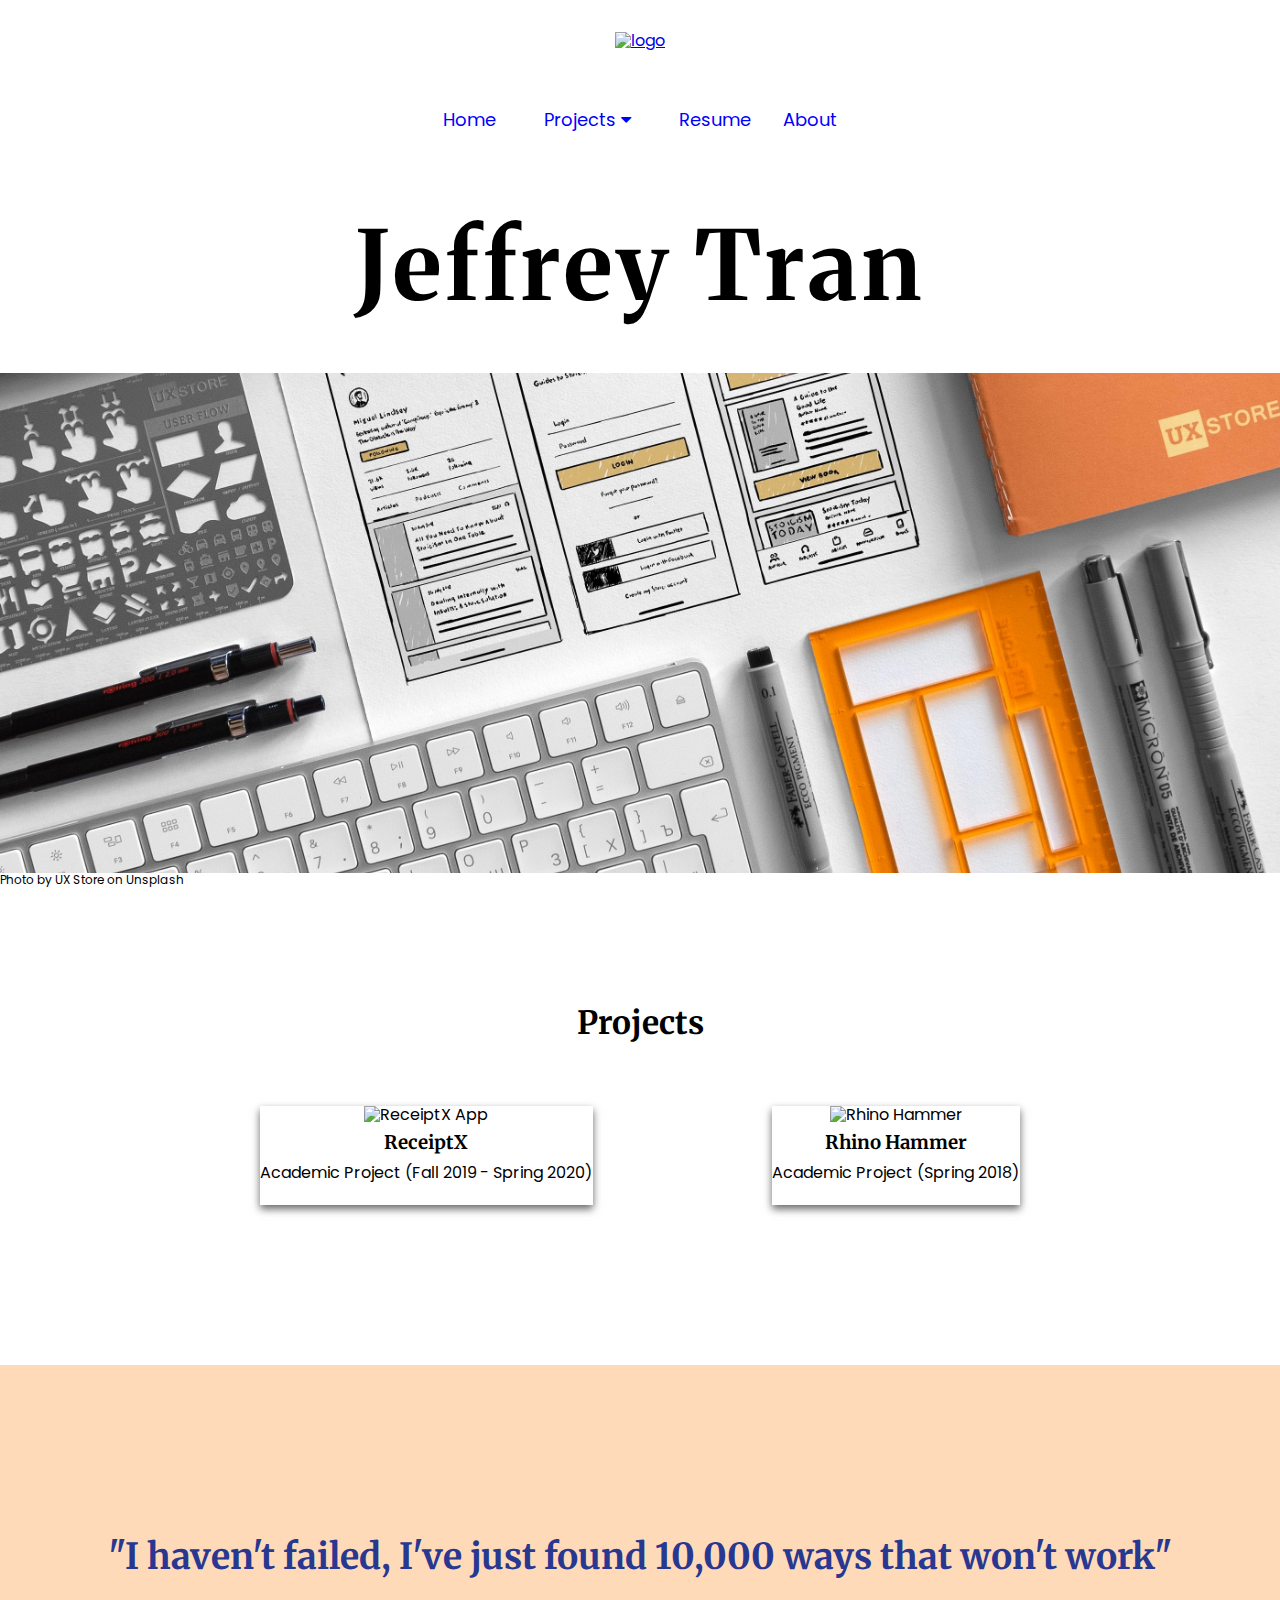
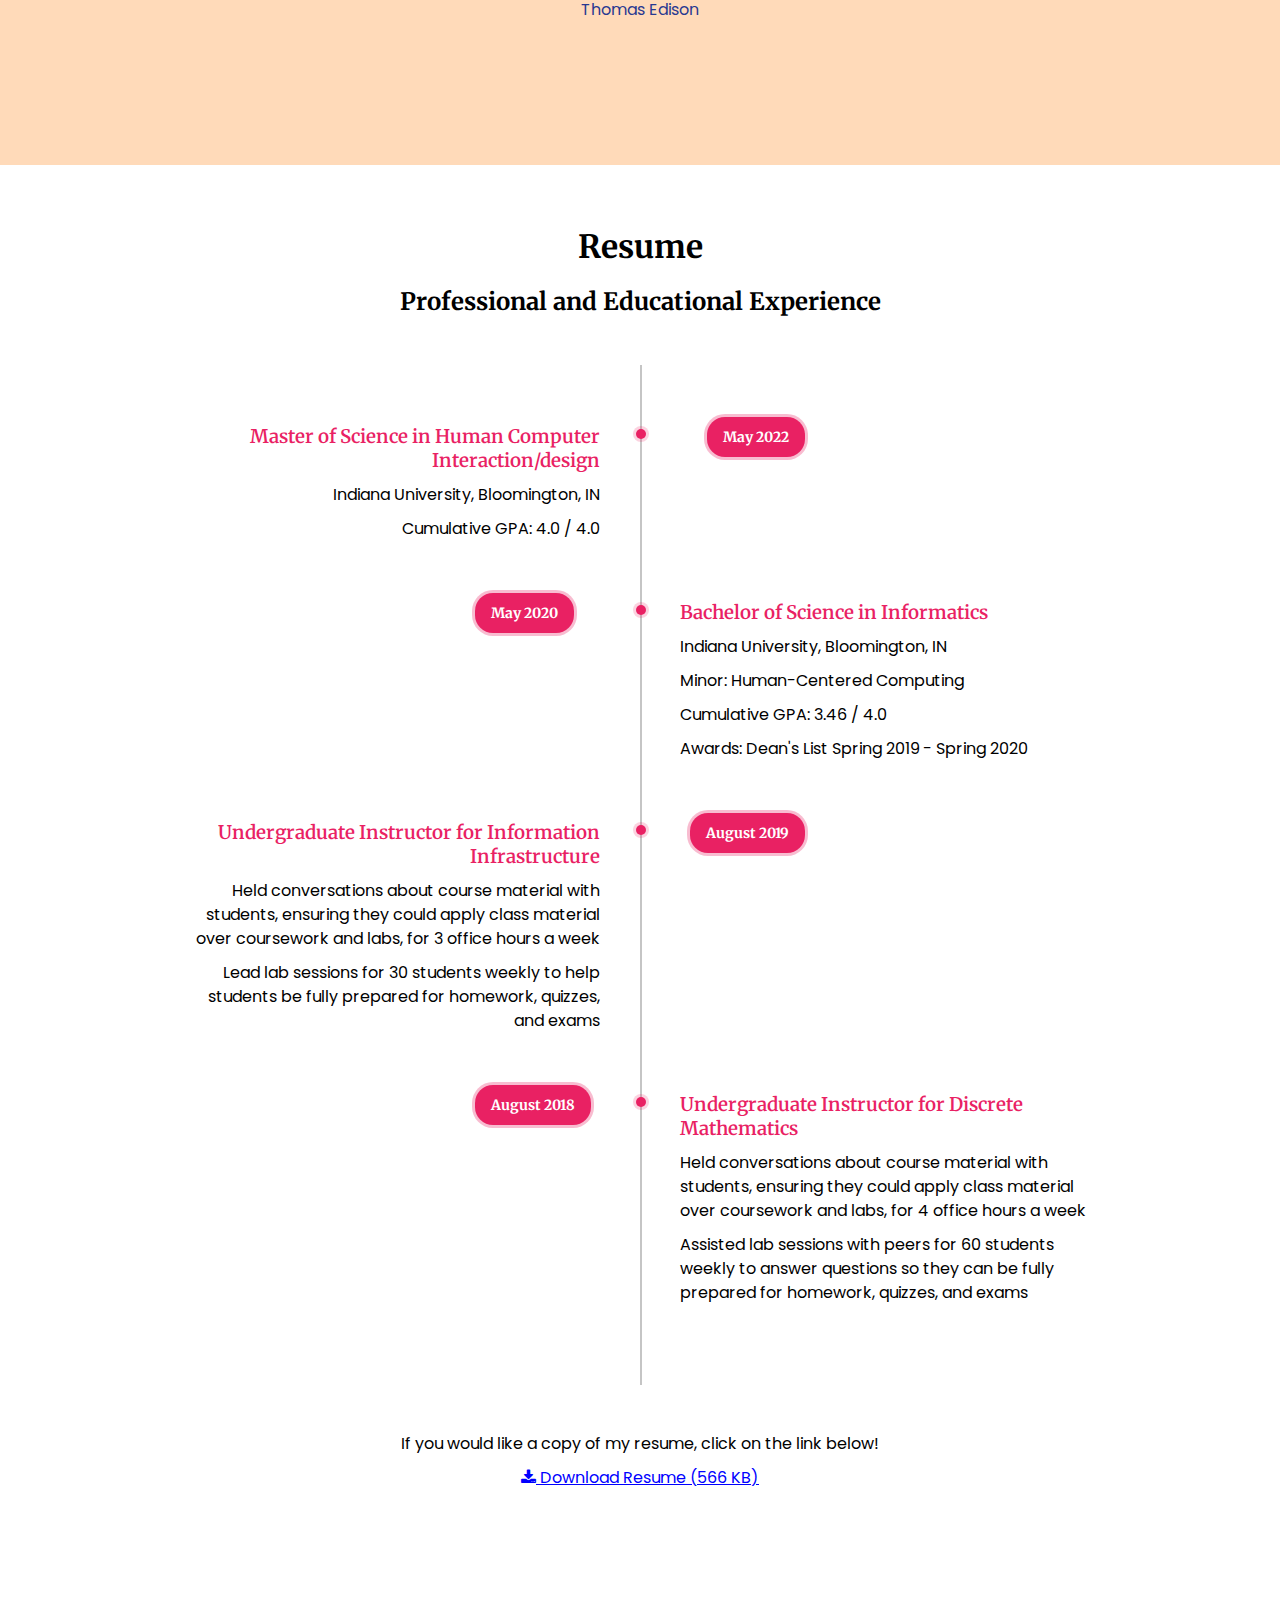
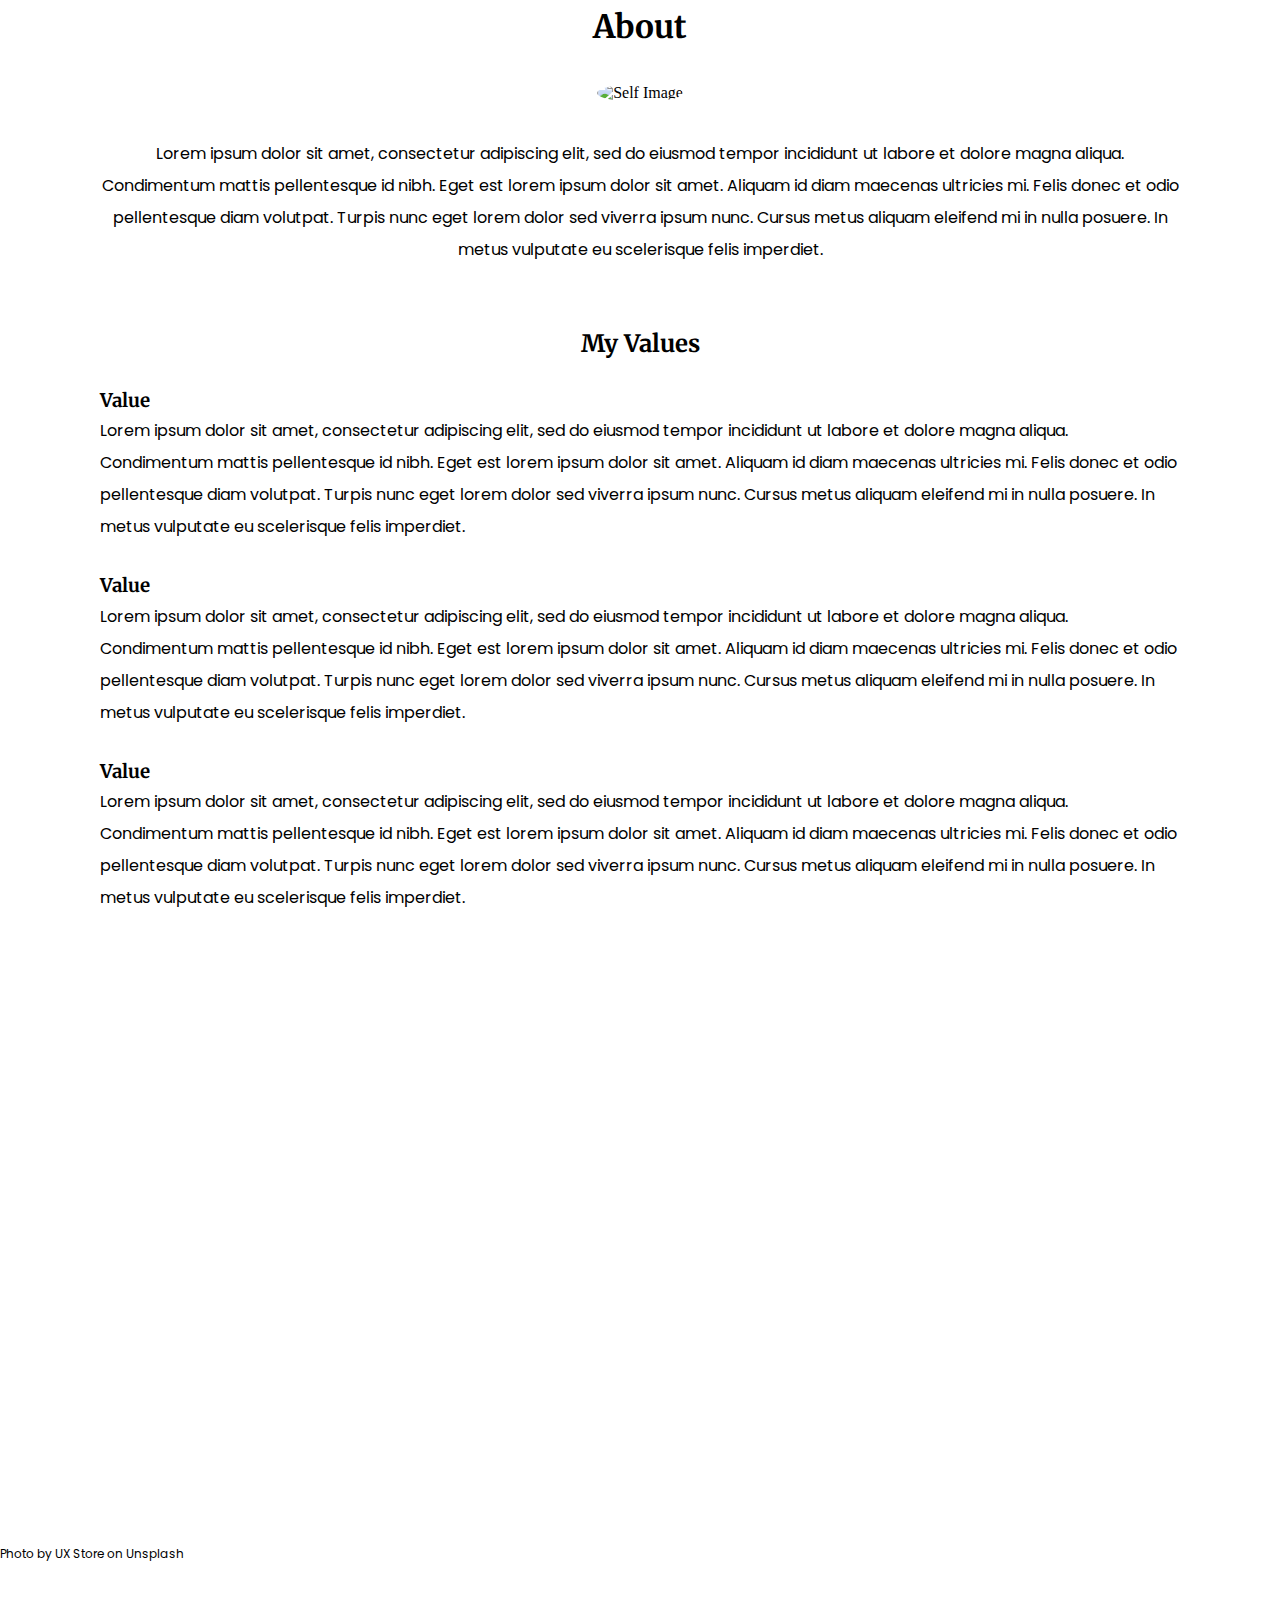
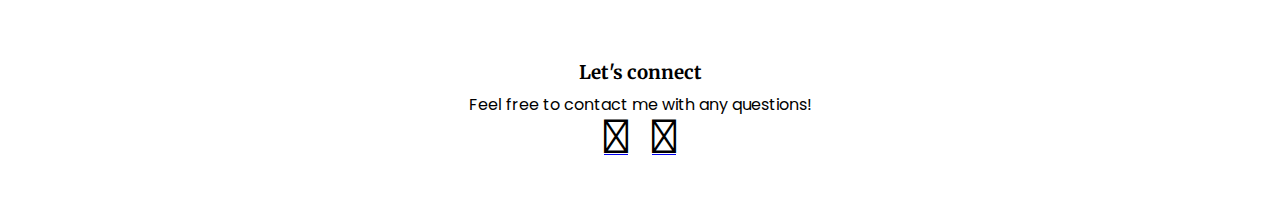
==== index.html @ 5563cbe7 "test" ====
<!DOCTYPE html>
<html lang="en">
<head>
    <meta charset="UTF-8">
    <meta name="viewport" content="width=device-width, initial-scale=1.0">
    
    <title>Home</title>

    <!-- my styles  -->
    <link rel="stylesheet" href="css/index.css">
    <link rel="stylesheet" href="css/normalize.css">

    <!-- W3 Schools -->
    <!-- <link rel="stylesheet" href="https://www.w3schools.com/w3css/4/w3.css"> -->

    <!-- font awesome  -->
    <link rel="stylesheet" href="https://cdnjs.cloudflare.com/ajax/libs/font-awesome/4.7.0/css/font-awesome.min.css">

    <!-- google fonts  -->
    <link href="https://fonts.googleapis.com/css2?family=Merriweather&display=swap" rel="stylesheet">
    <link href="https://fonts.googleapis.com/css?family=Poppins&display=swap" rel="stylesheet">

    <script defer src="https://use.fontawesome.com/releases/v5.3.1/js/all.js" integrity="sha384-kW+oWsYx3YpxvjtZjFXqazFpA7UP/MbiY4jvs+RWZo2+N94PFZ36T6TFkc9O3qoB" crossorigin="anonymous"></script>
</head>

<body>
    	<!-- The overlay -->
	<div id="myNav" class="overlay">
        <!-- Button to close the overlay navigation -->
        <a class="closebtn" onclick="closeNav()">&times;</a>

        <!-- Overlay content -->
        <div class="overlay-content">
            <a href="#header">Home</a>
            <a href="receiptx.html">ReceiptX</a>
            <a href="hammer.html">Rhino Hammer</a>
            <a id="test" href="">Test</a>
            <a href="#resume">Resume</a>
            <a href="#about">About</a>
        </div>
    </div>

    <div id="header">
        <a href="index.html">
            <img src="https://i.imgur.com/E2K4Cpc.png" alt="logo" class="logo">
        </a>

        <!-- navigation bar -->
        <div class="navbar" id="hamburgerNav">
            <a href="index.html">Home</a>
            <div class="dropdown">
                <a>Projects
                    <i class="fa fa-caret-down"></i>
                </a>
                <div class="dropdown-content">
                    <a href="receiptx.html">ReceiptX</a>
                    <a href="hammer.html">Rhino Hammer</a>
                  </div>
            </div>
            <a href="index.html#resume">Resume</a>
            <a href="index.html#about">About</a>
            <a class="icon"><i class="fa fa-bars menu-icon fa-2x"></i></a>
        </div>

        <h1>Jeffrey Tran</h1>
    </div>
    
    <!-- stock image here about ux -->
    <div class="stock-img">
        <div class="uxImg"></div>
        <p>Photo by UX Store on Unsplash</p>
    </div>

    <!-- projects section -->
    <div class="proj-container">
        <div id="projects">
            
            <div class="proj-header">
                <h1>Projects</h1>
            </div>

            <div class="myProjects">

                <!-- RECEIPTX  -->
                <a href="receiptx.html">
                    <div class="project">
                        <img src="https://i.imgur.com/JB3IddA.png" alt="ReceiptX App" class="proj-img">
                        
                        <div class="proj-info">
                            <h3>ReceiptX</h3>
                            <p>Academic Project (Fall 2019 - Spring 2020)</p>
                        </div>
                    </div>
                </a>
                
                <!-- HAMMER  -->
                <a href="hammer.html">
                    <div class="project">
                        <img src="https://i.imgur.com/x7NBpI0.png" alt="Rhino Hammer" class="proj-img">

                        <div class="proj-info">
                            <h3>Rhino Hammer</h3>
                            <p>Academic Project (Spring 2018)</p> 
                        </div>
                    </div>
                </a>
            </div>
        </div>
    </div>
    
    <!-- favorite quote here -->
    <div class="quote">
        <h1>&#34;I haven&#39;t failed&#44; I&#39;ve just found 10&#44;000 ways that won&#39;t work&#34;</h1>
        <p>Thomas Edison</p>
    </div>
    
    <!-- resume section -->
    <div id="resume">
        <div class="resume-header">
            <h1>Resume</h1>
            <h2>Professional and Educational Experience</h2>
        </div>
    
        <div class="timeline">
            <ul>
                <li>
                    <div class="content-tl">
                        <h3>Master of Science in Human Computer Interaction/design</h3>
                        <p>Indiana University&#44; Bloomington&#44; IN</p>
                        <p>Cumulative GPA: 4.0 / 4.0</p>
                    
                        <div class="time-tl">
                            <h4>May 2022</h4>
                        </div>
                    </div>
                </li>

                <li>
                    <div class="content-tl">
                        <h3>Bachelor of Science in Informatics</h3>
                        <p>Indiana University&#44; Bloomington&#44; IN</p>
                        <p>Minor: Human-Centered Computing</p>
                        <p>Cumulative GPA: 3.46 / 4.0</p>
                        <p>Awards: Dean's List Spring 2019 - Spring 2020</p>
                        
                        <div class="time-tl">
                            <h4>May 2020</h4>
                        </div>
                    </div>
                </li>

                <li>
                    <div class="content-tl">
                        <h3>Undergraduate Instructor for Information Infrastructure</h3>
                        <p>Held conversations about course material with students, ensuring they could apply class material
                             over coursework and labs, for 3 office hours a week</p>

                       <p>Lead lab sessions for 30 students weekly to help students be fully prepared for homework, quizzes, and exams</p>
                        
                        <div class="time-tl">
                            <h4>August 2019</h4>
                        </div>
                    </div>
                </li>

                <li>
                    <div class="content-tl">
                        <h3>Undergraduate Instructor for Discrete Mathematics</h3>
                        
                        <p>Held conversations about course material with students&#44;
                             ensuring they could apply class material over coursework and labs, for 4 office hours a week</p>
                        <p>Assisted lab sessions with peers for 60 students weekly to answer questions so they can be fully prepared for
                             homework, quizzes, and exams </p>

                        <div class="time-tl">
                            <h4>August 2018</h4>
                        </div>
                    </div>
                </li>

                <div style="clear: both;"></div>
            </ul>
        </div>

        <!-- Auto width -->
        <div class="res-info">
            <p>If you would like a copy of my resume, click on the link below!</p>            
            <a class="res-dl" href="https://onedrive.live.com/embed?cid=30AC60DB16CAB26B&resid=30AC60DB16CAB26B%2113755&authkey=AN3cb728Ok2FxQs&em=2" target="_blank"><i class="fa fa-download"></i> Download Resume (566 KB)</a>
        </div>
    </div>
    
    <!-- about section -->
    <div class="container">
        <div id="about">
            <h1>About</h1>
            <img src="https://i.imgur.com/nxnXT1r.jpg" alt="Self Image">
    
            <p id="about-desc">Lorem ipsum dolor sit amet, consectetur adipiscing elit, sed do eiusmod tempor incididunt ut labore et dolore magna aliqua. 
                Condimentum mattis pellentesque id nibh. Eget est lorem ipsum dolor sit amet. Aliquam id diam maecenas ultricies mi. Felis donec et 
                odio pellentesque diam volutpat. Turpis nunc eget lorem dolor sed viverra ipsum nunc. Cursus metus aliquam eleifend mi in nulla posuere.
                    In metus vulputate eu scelerisque felis imperdiet.</p>

            <!-- VALUES -->
            <div class="values">
                <h2>My Values</h2>

                <div class="value">
                    <h3>Value</h3>
                    <p>Lorem ipsum dolor sit amet, consectetur adipiscing elit, sed do eiusmod tempor incididunt ut labore et dolore magna aliqua. 
                        Condimentum mattis pellentesque id nibh. Eget est lorem ipsum dolor sit amet. Aliquam id diam maecenas ultricies mi. Felis donec et 
                        odio pellentesque diam volutpat. Turpis nunc eget lorem dolor sed viverra ipsum nunc. Cursus metus aliquam eleifend mi in nulla posuere.
                            In metus vulputate eu scelerisque felis imperdiet.</p>
                </div>

                <div class="value">
                    <h3>Value</h3>
                    <p>Lorem ipsum dolor sit amet, consectetur adipiscing elit, sed do eiusmod tempor incididunt ut labore et dolore magna aliqua. 
                        Condimentum mattis pellentesque id nibh. Eget est lorem ipsum dolor sit amet. Aliquam id diam maecenas ultricies mi. Felis donec et 
                        odio pellentesque diam volutpat. Turpis nunc eget lorem dolor sed viverra ipsum nunc. Cursus metus aliquam eleifend mi in nulla posuere.
                            In metus vulputate eu scelerisque felis imperdiet.</p>
                </div>

                <div class="value">
                    <h3>Value</h3>
                    <p>Lorem ipsum dolor sit amet, consectetur adipiscing elit, sed do eiusmod tempor incididunt ut labore et dolore magna aliqua. 
                        Condimentum mattis pellentesque id nibh. Eget est lorem ipsum dolor sit amet. Aliquam id diam maecenas ultricies mi. Felis donec et 
                        odio pellentesque diam volutpat. Turpis nunc eget lorem dolor sed viverra ipsum nunc. Cursus metus aliquam eleifend mi in nulla posuere.
                            In metus vulputate eu scelerisque felis imperdiet.</p>
                </div>
            </div>
        </div>
    </div>

    <!-- stock image here about ux -->
    <div class="stock-img">
        <div class="uxImg"></div>
        <p>Photo by UX Store on Unsplash</p>
    </div>

    <button id="backTopBtn" title="Back To Top">
        <i class="fas fa-arrow-circle-up"></i>
        <p>Back to Top</p>
    </button>
    
    <!-- FOOTER  -->
    <footer>
        <div class="footer-container">  
            <section>
                <h3>Let's connect</h3>
                <p>Feel free to contact me with any questions!</p>
                <a href="https://www.linkedin.com/in/jeffrey-tran-6547b212b/" target="_blank"><i id="footer-icon" class="fab fa-linkedin fa-3x"></i></a>
                <a href="mailto:tranjeff@live.com"><i id="footer-icon" class="far fa-envelope fa-3x"></i></a>
            </section>
        </div>
    </footer>
    
    <!-- javascript -->
    <script src="js/index.js"></script>
</body>
</html>
---- css/index.css ----
/* natural box model */

/* COLORS 
#283891 - BLUE - rgb(40, 56, 145)
#fff200 - YELLOW - rgb(255, 242, 0) */
html {
    box-sizing: border-box;
  }

*, *:before, *:after {
    box-sizing: inherit;
  }

* {
    margin: 0;
    padding: 0;
    box-sizing: border-box;
  }

  /* Browser Upgrade Prompt */
.browserupgrade {
    margin: 0.2em 0;
    background: #ccc;
    color: #000;
    padding: 0.2em 0;
}

/* hides an element, but not from screen readers */
.sr-only {
    position: absolute;
    width: 1px;
    height: 1px;
    padding: 0;
    margin: -1px;
    overflow: hidden;
    clip: rect(0, 0, 0, 0);
    border: 0;
}

/* ETC  */
/* IMAGE CAPTION  */
figcaption{
    font-size: 12px;
}

  /* general  */
  .container {
    max-width: 1250px;
    display: block;
    margin: 4.0em auto;
    text-align: center;
    padding: 2.0em 5.0em;
  }

  body{
      margin: 0;
      padding: 0;
  }

  h1, h2, h3, h4, h5, h6{
    font-family: 'Merriweather', serif;
  }

  p, a{
    font-family: 'Poppins', sans-serif;
  }

/* images */

/* logo  */
.logo {
    height: 125px;
    width: 125px;
    margin: 2.0em auto 0 auto;
}

/* dividing images sections*/
.uxImg{
    height: 500px;
    background-image: url('../images/general/ux.jpg');
    background-position: center;
    background-repeat: no-repeat;
    background-attachment: fixed;
    background-size: cover;
}

.stock-img p{
    font-size: 12px;
}

/* navgation bar */
.navbar{
    display: flex;
    justify-content: center;
    flex-flow: row nowrap;
    margin: 3.0em 0;
    background-color: white;
}

.navbar .icon{
    color: black;
}

/* links in navigation */
.navbar a, .navbar .dropdown{
    padding: 12px 16px;
    font-size: 18px;
    font-family: 'Poppins', sans-serif;
    text-decoration: none;
    text-align: center;
    color: blue;
}

/* hovering over link  */
.navbar a:hover{
    color: #283891;
    cursor: pointer;
}

/* Hide the link that should open and close the topnav on small screens */
.navbar .icon{
    display: none;
  }

/* The Overlay (background) */
.overlay{
    /* Height & width depends on how you want to reveal the overlay (see JS below) */
    height: 100%;
    width: 0;
    position: fixed; /* Stay in place */
    z-index: 2; /* Sit on top */
    left: 0;
    top: 0;
    background-color: rgb(0,0,0); /* Black fallback color */
    overflow-x: hidden; /* Disable horizontal scroll */
    transition: 0.5s; /* 0.5 second transition effect to slide in or slide down the overlay (height or width, depending on reveal) */
  }
  
  /* Position the content inside the overlay */
  .overlay-content {
    position: relative;
    top: 25%; /* 25% from the top */
    width: 100%; /* 100% width */
    text-align: center; /* Centered text/links */
    margin-top: 30px; /* 30px top margin to avoid conflict with the close button on smaller screens */
  }
  
  /* The navigation links inside the overlay */
  .overlay a {
    padding: 8px;
    text-decoration: none;
    font-size: 36px;
    color: #818181;
    display: block; /* Display block instead of inline */
    transition: 0.3s; /* Transition effects on hover (color) */
  }
  
  /* When you mouse over the navigation links, change their color */
  .overlay a:hover, .overlay a:focus {
    color: #f1f1f1;
    cursor: pointer;
  }
  
  /* Position the close button (top right corner) */
  .overlay .closebtn {
    position: absolute;
    top: 20px;
    right: 45px;
    font-size: 60px;
  }

  /* The dropdown container */
.dropdown {
    /* float: left; */
    overflow: hidden;
  }

  /* Dropdown content (hidden by default) */
.dropdown-content {
    margin-top: 5px;
    display: none;
    position: absolute;
    background-color: #f9f9f9;
    min-width: 160px;
    box-shadow: 0px 8px 16px 0px rgba(0,0,0,0.2);
    z-index: 1;
  }

  /* Links inside the dropdown */
.dropdown-content a {
    float: none;
    display: block;
    text-align: left;
  }

  /* Add a grey background color to dropdown links on hover */
.dropdown-content a:hover {
    background-color: #ddd;
  }
  
  /* Show the dropdown menu on hover */
  .dropdown:hover .dropdown-content {
    display: block;
  }

  /* back to top button */
  #backTopBtn {
    display: none; /* Hidden by default */
    position: fixed; /* Fixed/sticky position */
    bottom: 20px; /* Place the button at the bottom of the page */
    right: 30px; /* Place the button 30px from the right */
    z-index: 99; /* Make sure it does not overlap */
    border: none; /* Remove borders */
    outline: none; /* Remove outline */
    background-color: red; /* Set a background color */
    color: white; /* Text color */
    cursor: pointer; /* Add a mouse pointer on hover */
    padding: 15px; /* Some padding */
    border-radius: 50%; /* Rounded corners */
    font-size: 18px; /* Increase font size */
    width: 70px;
    height: 70px;
    font-size: 12px;
  }
  
  #backTopBtn:hover {
    background-color: #555; /* Add a dark-grey background on hover */
    cursor: pointer;
  }

  /* GENERAL */
  .col{
    flex: 1;
    padding: 1em;
    /* border: solid; */
}

/* header */

#header{
    background-color: white;
    display: flex;
    justify-content: center;
    flex-flow: column nowrap;
    text-align: center;
    margin-bottom: 2.0em;
}

#header h1{
    font-family: 'Merriweather', serif;
    font-weight: bold;
    letter-spacing: 4px;
    font-size: 96px;
    margin: 20px 0;
}

/* home */
#home{
    background-color: red;
}

#projects h2{
    text-decoration: underline;
    font-style: italic;
}

.proj-header{
    margin-bottom: 4.0em;
}

.proj-container {
    display: block;
    margin: 4.0em auto;
    text-align: center;
    padding: 2.0em 5.0em;
}

.project{
    /* Add shadows to create the "card" effect */
  box-shadow: 0 4px 8px 0 rgba(0,0,0,0.6);
  transition: 0.3s;
  padding-bottom: 0.5em;
}

/* On mouse-over, add a deeper shadow */
.project:hover {
    box-shadow: 0 16px 32px 0 rgba(0,0,0,0.6);
}

/* Add some padding inside the card container */
.proj-info {
    margin: 0.5em auto;
}

.myProjects{
    display: flex;
    flex-flow: row nowrap;
    justify-content: space-evenly;
    margin-bottom: 4.0em;
}

.myProjects a{
    text-decoration: none;
    color: black;
}

.proj-img{
    width: 500px;
    height: 500px;
    /* margin: 0 auto 0.5em; */
}

.about-info{
    display: flex;
    flex-flow: row wrap;
    margin-bottom: 2.0em;
}

#projects p, #about p{
    line-height: 2.0em;
    margin-top: 0.25em;
}

.col h3{
    padding-bottom: 0.5em;
}

/* resume */

.res-info{
    text-align: center;
}

#resume{
    margin: 4.0em 0;
    background-color: white;
}

.resume-header{
    text-align: center;
}

.res-dl{
    display: inline-block;
    margin-top: 15px;
    color: blue;
}

.res-dl:hover{
    color: #283891;
    cursor: pointer;
}

/* timeline  itself*/
.timeline{
    position: relative;
    margin: 50px auto;
    padding: 0;
    width: 1000px;
    box-sizing: border-box;
}

/* the line */
.timeline::before{
    content: '';
    position: absolute;
    left: 50%;
    width: 2px;
    height: 100%;
    background: #c5c5c5
}

/* timeline items */
.timeline ul{
    margin: 0;
    padding: 40px 0;
}

/* invidual items */
.timeline ul li{
    list-style: none;
    position: relative;
    width: 50%;
    padding: 20px 40px;
    box-sizing: border-box;
}

/* items on the left side  */
.timeline ul li:nth-child(odd){
    float: left;
    text-align: right;
    clear: both;
}

/* items on the right side  */
.timeline ul li:nth-child(even){
    float: right;
    text-align: left;
    clear: both;
}

/* each timeline item  */
.content-tl{
    padding-bottom: 20px;
    line-height: 1.5em;
}

/* the circles */
.timeline ul li:nth-child(odd)::before{
    content: '';
    position: absolute;
    top: 24px;
    right: -6px;
    width: 10px;
    height: 10px;
    background: rgba(233, 33, 99, 1);
    border-radius: 50%;
    box-shadow: 0 0 0 3px rgba(233, 33, 99, 0.2);
}

/* the circles */
.timeline ul li:nth-child(even)::before{
    content: '';
    position: absolute;
    top: 24px;
    left: -4px;
    width: 10px;
    height: 10px;
    background: rgba(233, 33, 99, 1);
    border-radius: 50%;
    box-shadow: 0 0 0 3px rgba(233, 33, 99, 0.2);
}

/* the title of item in timeline  */
.timeline ul li h3{
    margin: 0;
    padding: 0;
    font-weight: 600;
    color: rgba(233, 33, 99, 1);
}

/* the description of item in timeline  */
.timeline ul li p{
    margin: 10px 0 0;
    padding: 0;
}

/* the year in the timeline  */
.timeline ul li .time-tl h4{
    margin: 0;
    padding: 0;
    font-size: 14px;
}

/* the year in the timeline placed on right */
.timeline ul li:nth-child(odd) .time-tl{
    position: absolute;
    top: 12px;
    right: -165px;
    margin: 0;
    padding: 8px 16px;
    background: rgba(233, 33, 99, 1);
    color: #fff;
    border-radius: 18px;
    box-shadow: 0 0 0 3px rgba(233, 33, 99, 0.3);;
}

/* the year in the timeline placed on left */
.timeline ul li:nth-child(even) .time-tl{
    position: absolute;
    top: 12px;
    left: -165px;
    margin: 0;
    padding: 8px 16px;
    background: rgba(233, 33, 99, 1);
    color: #fff;
    border-radius: 18px;
    box-shadow: 0 0 0 3px rgba(233, 33, 99, 0.3);;
}

/* about */
#about{
    padding: 5px;
}

.values{
    margin: 4.0em 0 2.0em;
}

.value{
    text-align: left;
    margin-top: 2.0em;
}

#about img{
    height: 300px;
    width: 300px;
    border-radius: 50%;
    margin: 1.0em auto 2.0em;
}

/* quote */
.quote{
    text-align: center;
    background-color: peachpuff;
    color: #283891;
    height: 400px;
    display: flex;
    flex-flow: column nowrap;
    justify-content: center;
    align-items: center;
}

.quote h1{
    font-size: 36px;
}

/* footer */
.footer-container {
    display: block;
    margin: 4.0em auto 1.0em;
    text-align: center;
    padding: 2.0em 5.0em;
    background-color: white;
  }

  #footer-icon{
    color: black;
    margin: 0 10px;
  }
  
  section{
    line-height: 2.0em;
  }
  

/* Media queries - responsive web design for specific widths */
/* XXXL */
@media screen and (max-width: 1600px){
    /* PROJECTS  */
    .proj-img{
        width: 400px;
        height: 400px;
    }
}

/* XXL */
@media screen and (max-width: 1400px){
    /* PROJECTS  */
    .proj-img{
        width: 350px;
        height: 350px;
    }
}

/* XL */
@media screen and (max-width: 1200px){
    /* PROJECTS  */
    .proj-img{
        width: 300px;
        height: 300px;
    }

    .myProjects{
        font-size: 14px;
    }
}

/* THE NORMAL  */
@media  screen and (max-width: 1000px){
    .navbar a, .navbar .dropdown{
        font-size: 16px;
    }

    /* timeline width on screen  */
    .timeline{
        width: 100%;
    }

    /* PROJECTS  */
    .proj-img{
        width: 400px;
        height: 400px;
    }

    .myProjects{
        flex-flow: column nowrap;
        justify-content: center;
        margin-bottom: 0;
    }

    .project{
        width: 400px;
        margin: 0 auto;
        margin-bottom: 2.0em;
    }

    .proj-container {
        padding: 2.0em;
    }

    /* QUOTE  */
   
    .quote h1{
        font-size: 32px;
    }

    /* PROCESS  */
    .about-info h3{
        text-align: center;
    }

    .about-info{
        flex-flow: column nowrap;
    }

    /* ETC */
    .footer-container{
        font-size: 14px;
    }
}

/* ADJUSTED SCREEN - MEDIUM*/

@media  screen and (max-width: 800px){
    /* HEADER  */
    /* the header on top of page  */
    #header h1{
        font-size: 72px;
    }

    /* the logo  */
    .logo{
        height: 100px;
        width: 100px;
    }

    /* NAVIGATION  */
    /* nav bar links  */
    .navbar a, .navbar .dropdown{
        font-size: 14px;
    }

    /* PROJECTS */
    #projects p, #about p, .res-info p{
        font-size: 14px;
    }


    /* QUOTE  */
    .quote{
        height: 300px;
    }
    .quote h1{
        font-size: 24px;
    }

    /* PROCESS  */
    
    /* TIMELINE STUFF / RESUME  */
    /* the timeline line  */

    /* timeline width on screen  */
    .timeline{
        width: 100%;
        padding-bottom: 0;
    }

    .timeline::before{
        left: 20px;
    }

    /* the timeline items  */
    .timeline ul li:nth-child(odd),
    .timeline ul li:nth-child(even){
        width: 100%;
        text-align: left;
        padding-left: 50px;
        padding-bottom: 50px;
    }

    /* the circles  */
    .timeline ul li:nth-child(odd)::before,
    .timeline ul li:nth-child(even)::before{
        top: -18px;
        left: 16px;
    }

    /* the month/year on item in timeline */
    .timeline ul li:nth-child(odd) .time-tl,
    .timeline ul li:nth-child(even) .time-tl{
        top: -30px;
        left: 50px;
        right: inherit;
    }

    /* ABOUT  */
    #about img{
        width: 200px;
        height: 200px;
    }

    /* ETC  */
    /* BACK TOP BTN  */
    #backTopBtn{
        width: 65px;
        height: 65px;
        font-size: 10px;
    }

    /* IMAGES */
    .uxImg{
        height: 300px;
    }

    .stock-img{
        font-size: 10px;
    }
}

/* ADJUSTED SCREEN - SMALL*/
@media screen and (max-width: 600px){
    /* HEADER  */

    /* LOGO  */

    /* NAVBAR  */
    /* the nav bar iteself  */
    .navbar{
        text-align: right;
        display: block;
        margin-right: 0.5em;
    }

    /* the nav bar links  */
    .navbar a, .navbar .dropdown{
        display: none;
    }

    /* the hamburger icon  */
    .navbar a.icon {
        display: block;
        position: fixed;
        top: 0;
        z-index: 1;
        right: 0;
        color: #283891;
    }

    .navbar a.icon:hover{
        color: blue;
    }

    /* PROJECTS  */

    .proj-img{
        width: 400px;
        height: 400px;
    }

    .project{
        width: 400px;
    }

    #projects p, #about p, .res-info p{
        font-size: 12px;
    }

    /* QUOTE  */
    .quote{
        height: 200px;
    }

    .quote h1{
        font-size: 18px;
    }

    /* PROCESS  */

    /* RESUME  */

    /* ABOUT  */

    /* ETC  */
}

/* WIDTH SIZE SMALLEST  */
@media screen and (max-width: 500px){
    /* HEADER  */
    #header h1{
        font-size: 48px;
    }

    /* NAVAGATION  */

    /* PROJECTS  */
    #projects p, #about p{
        font-size: 12px;
    }

    .proj-img{
        width: 350px;
        height: 350px;
    }

    .project{
        width: 350px;
    }

    .about-info p{
        text-align: left;
    }

    /* QUOTE  */
    .quote h1{
        font-size: 14px;
    }

    .quote p{
        font-size: 12px;
    }
    
    /* PROCESS  */

    /* RESUME  */
    #resume h1{
        font-size: 36px;
    }

    #resume h2{
        font-size: 18px;
    }

    /* ABOUT  */

    /* ETC  */
    
    /* CONTAINER  */
    .container, .proj-container{
        padding: 2.0em 1.5em;
    }

    /* IMAGES */
    .uxImg{
        height: 200px;
    }

    .stock-img{
        font-size: 10px;
    }
}

/* When the height of the screen is less than 450 pixels, change the font-size of the links and position the close button again, 
so they don't overlap */
@media screen and (max-height: 450px) {
    /* HAMBURGER CLOSE  */
    .overlay a {font-size: 20px}
    .overlay .closebtn {
      font-size: 40px;
      top: 15px;
      right: 35px;
    }
  }

/* MOBILE IPHONE 6/7/8  */
@media  screen and (max-width: 400px){
    /* HEADER  */
    /* the header on top of page  */
    #header h1{
        margin-top: 0;
        font-size: 36px;
    }

    /* the logo  */
    .logo{
        height: 75px;
        width: 75px;
    }

    /* NAVIGATION  */

    /* PROJECTS */
    .proj-img{
        width: 300px;
        height: 300px;
    }

    .project{
        width: 300px;
    }

    /* QUOTE  */
    .quote h1{
        font-size: 12px;
    }

    .quote p{
        font-size: 10px;
    }

    /* PROCESS   */
    
    /* RESUME  */
    #resume h1{
        font-size: 28px;
    }

    #resume h2{
        font-size: 14px;
    }

    .time-tl h4{
        font-size: 14px;
    }

    .content-tl h3{
        font-size: 14px;
    }

    .content-tl p{
        font-size: 12px;
    }

    /* ABOUT  */
    #about-desc{
        text-align: left;
    }
    /* ETC  */

    /* CONTAINER  */
    .container{
        padding: 2.0em 0.5em;
    }

    .footer-container{
        padding: 2.0em 0;
        font-size: 12px;
    }
    
    /* DIVIDING SECTIONS  */
    .uxImg{
        height: 200px;
        background-attachment: scroll;
        background-position: right;
    }

    .stock-img{
        font-size: 10px;
    }  
}
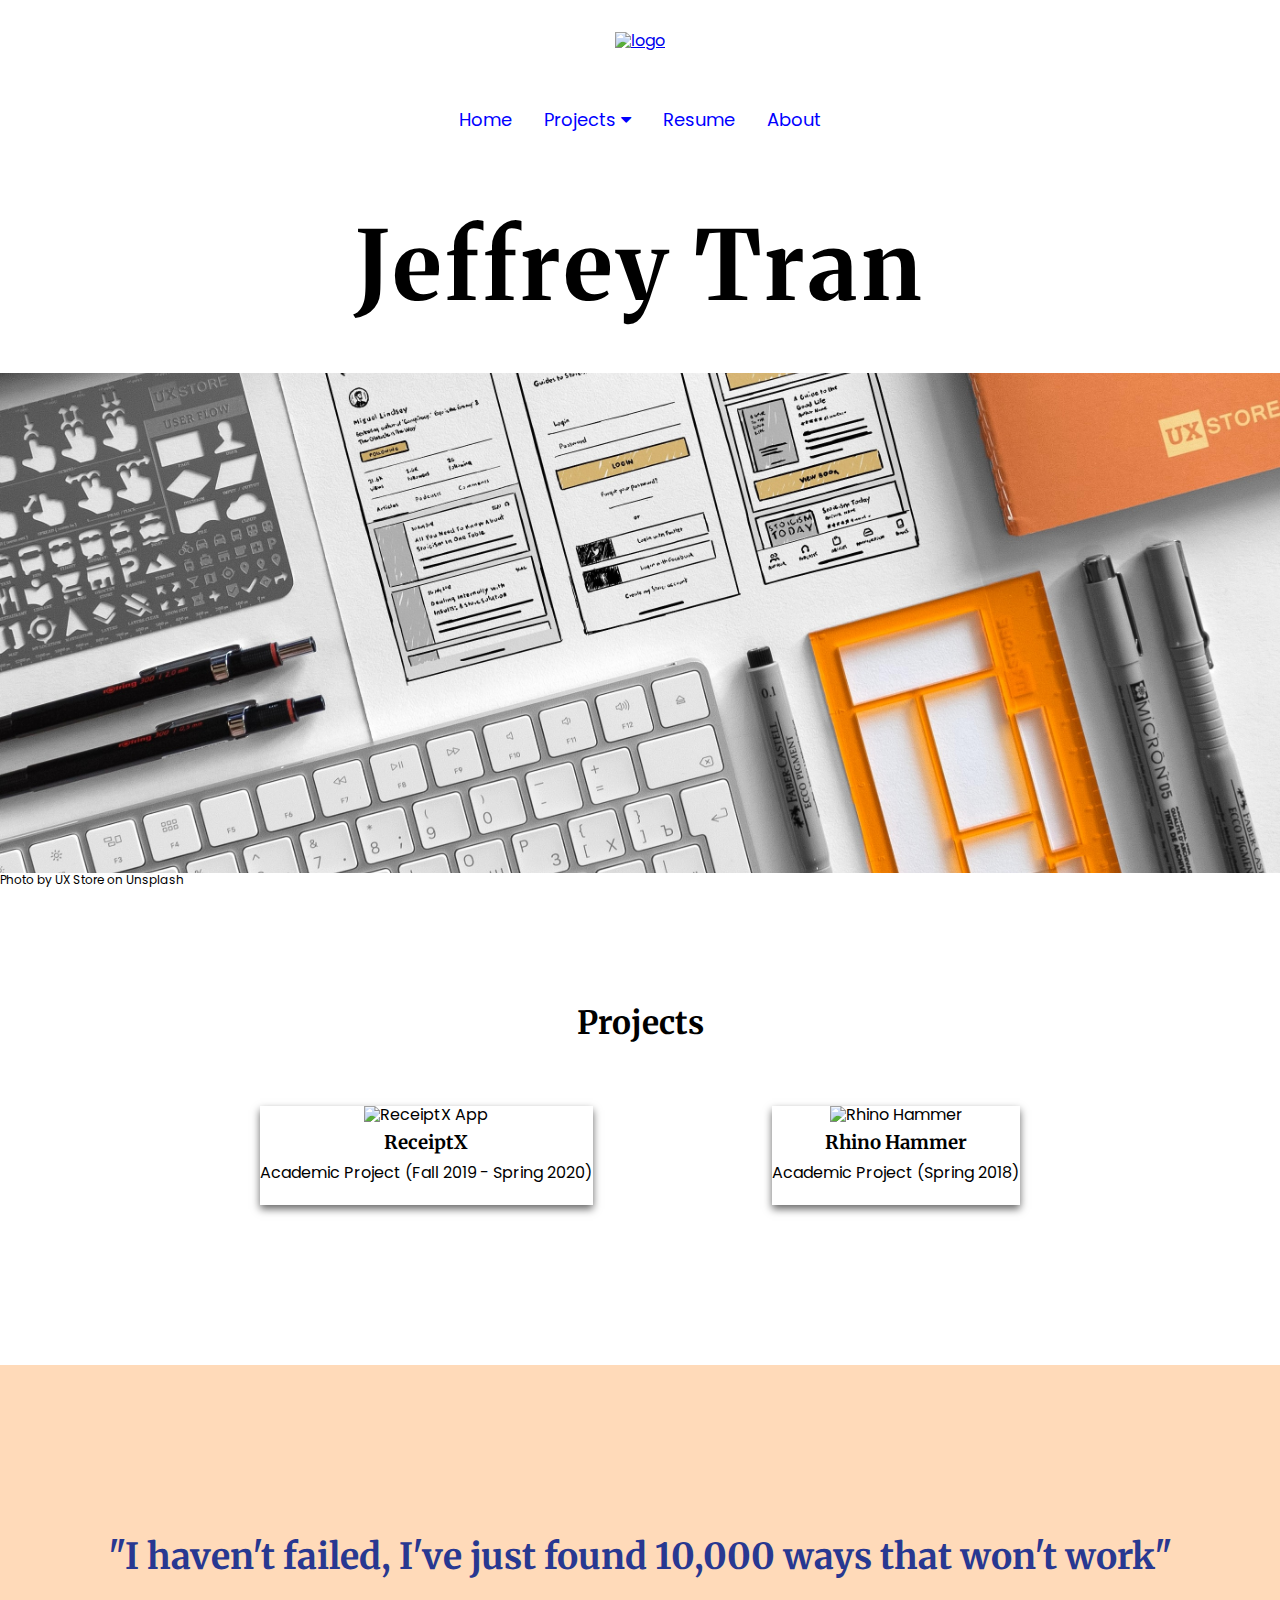
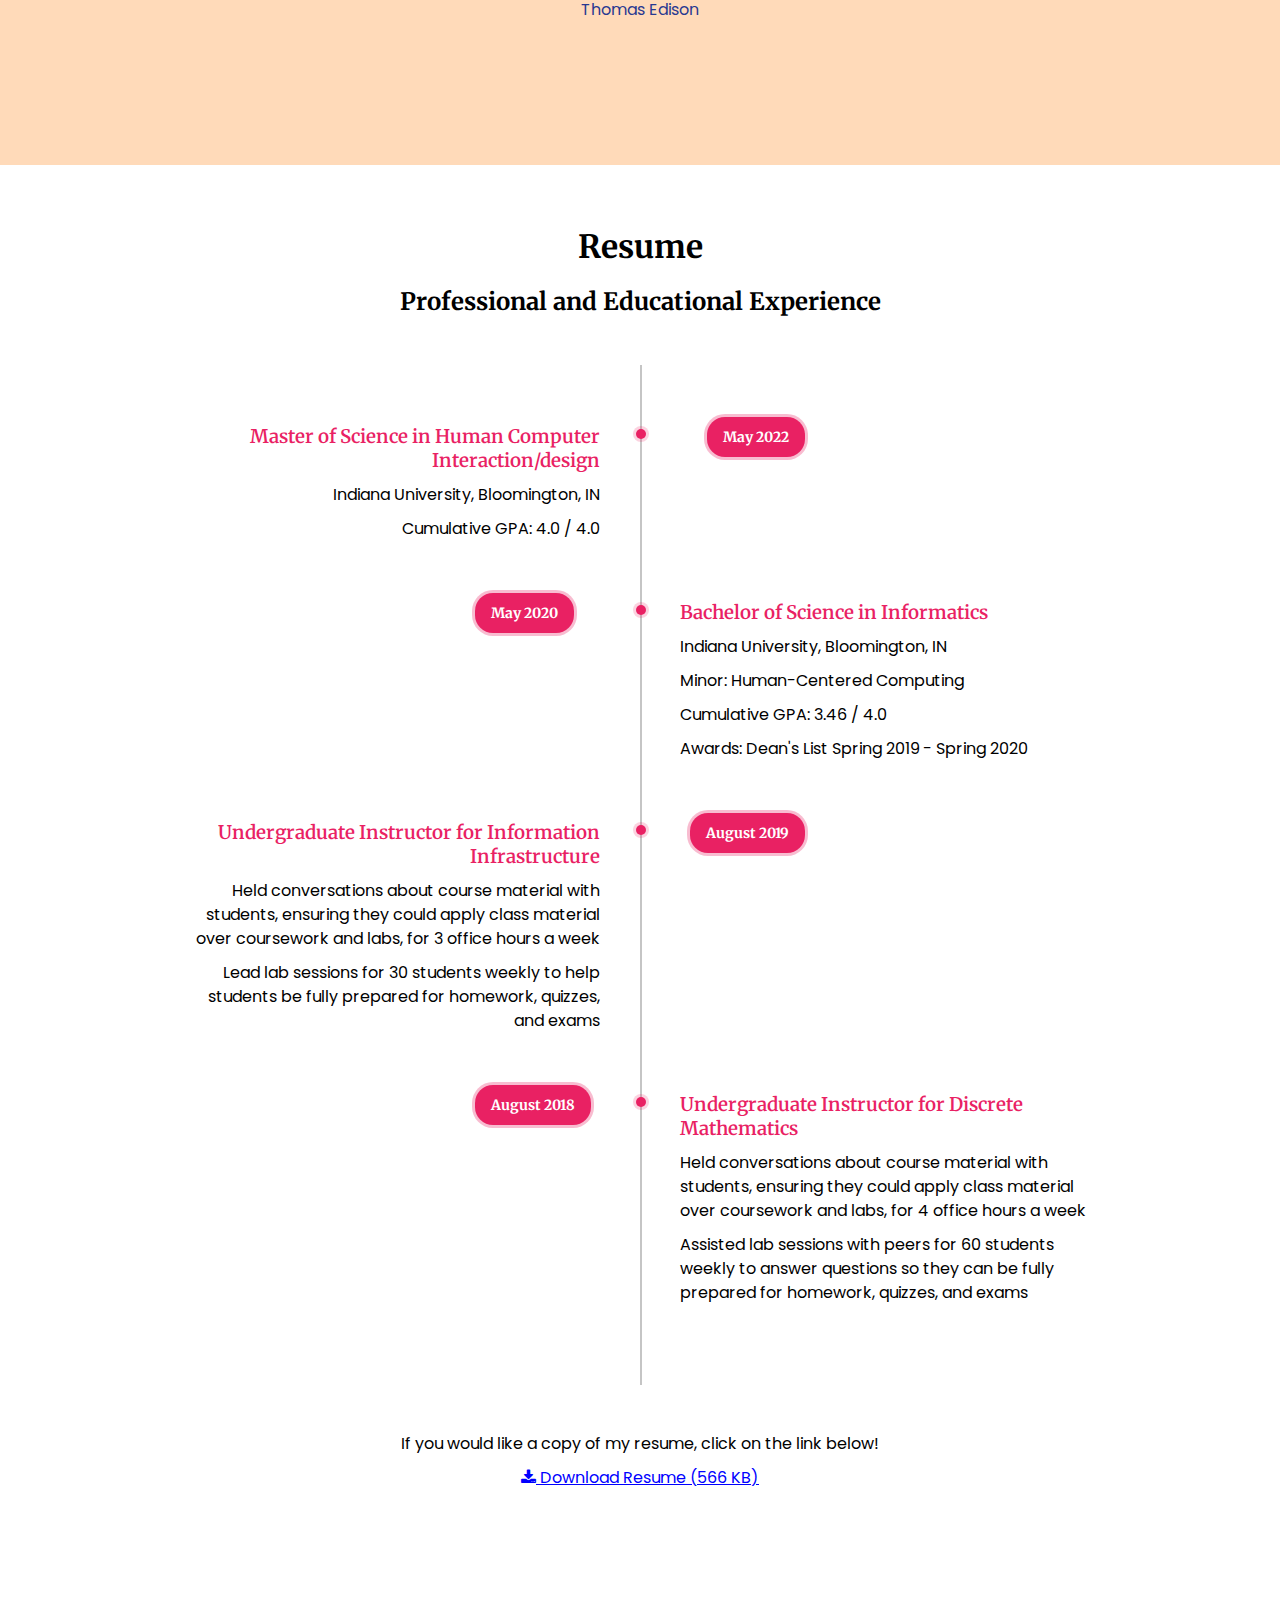
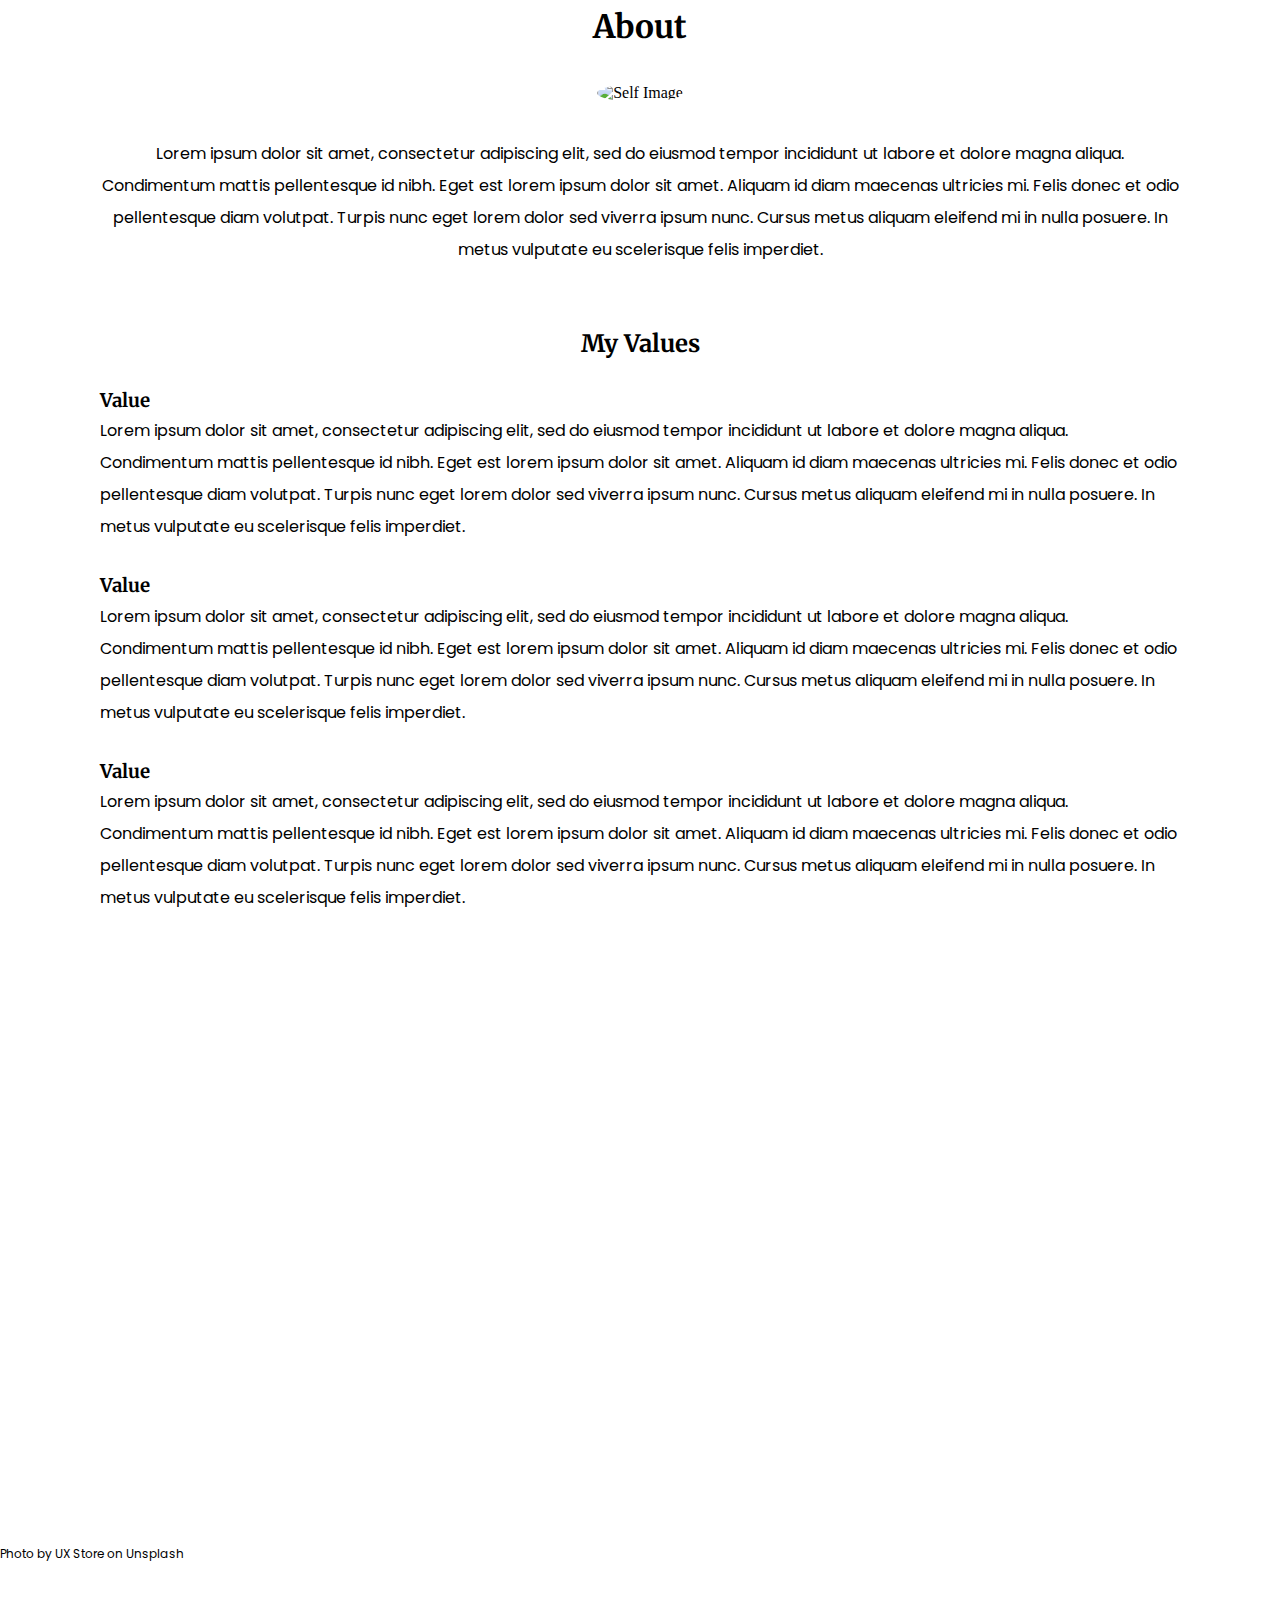
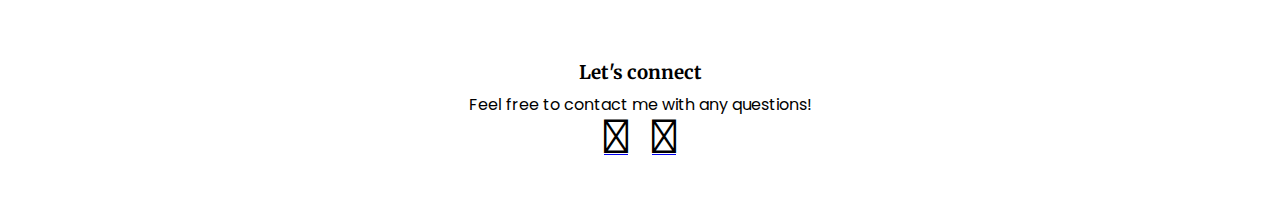
==== commit f0ef1761: "navigation hamburger" ====
--- a/index.html
+++ b/index.html
@@ -32,9 +32,15 @@
         <!-- Overlay content -->
         <div class="overlay-content">
             <a href="#header">Home</a>
-            <a href="receiptx.html">ReceiptX</a>
-            <a href="hammer.html">Rhino Hammer</a>
-            <a id="test" href="">Test</a>
+            <div class="overlay-dropdown">
+                <p id="projects-button">Projects
+                    <i class="fa fa-caret-down"></i>
+                </p>
+                <div class="overlay-dropdown-content">
+                    <a href="receiptx.html">ReceiptX</a>
+                    <a href="hammer.html">Rhino Hammer</a>
+                </div>
+            </div>
             <a href="#resume">Resume</a>
             <a href="#about">About</a>
         </div>
@@ -49,9 +55,9 @@
         <div class="navbar" id="hamburgerNav">
             <a href="index.html">Home</a>
             <div class="dropdown">
-                <a>Projects
+                <p>Projects
                     <i class="fa fa-caret-down"></i>
-                </a>
+                </p>
                 <div class="dropdown-content">
                     <a href="receiptx.html">ReceiptX</a>
                     <a href="hammer.html">Rhino Hammer</a>
--- a/css/index.css
+++ b/css/index.css
@@ -112,7 +112,7 @@
 }
 
 /* hovering over link  */
-.navbar a:hover{
+.navbar a:hover, .navbar .dropdown p:hover{
     color: #283891;
     cursor: pointer;
 }
@@ -146,7 +146,7 @@
   }
   
   /* The navigation links inside the overlay */
-  .overlay a {
+  .overlay a, .overlay-dropdown{
     padding: 8px;
     text-decoration: none;
     font-size: 36px;
@@ -156,7 +156,7 @@
   }
   
   /* When you mouse over the navigation links, change their color */
-  .overlay a:hover, .overlay a:focus {
+  .overlay a:hover, .overlay a:focus{
     color: #f1f1f1;
     cursor: pointer;
   }
@@ -169,9 +169,23 @@
     font-size: 60px;
   }
 
+  /* OVER LAY DROP DOWN  */
+  .overlay-dropdown {
+    overflow: hidden;
+  }
+
+.overlay-dropdown-content {
+    display: none;
+    margin: 5px auto 0;
+  }
+
+  .over-lay-dropdown-content a {
+    float: none;
+    display: block;
+  }
+
   /* The dropdown container */
 .dropdown {
-    /* float: left; */
     overflow: hidden;
   }
 
@@ -854,7 +868,7 @@
 so they don't overlap */
 @media screen and (max-height: 450px) {
     /* HAMBURGER CLOSE  */
-    .overlay a {font-size: 20px}
+    .overlay a, .overlay-dropdown {font-size: 20px}
     .overlay .closebtn {
       font-size: 40px;
       top: 15px;
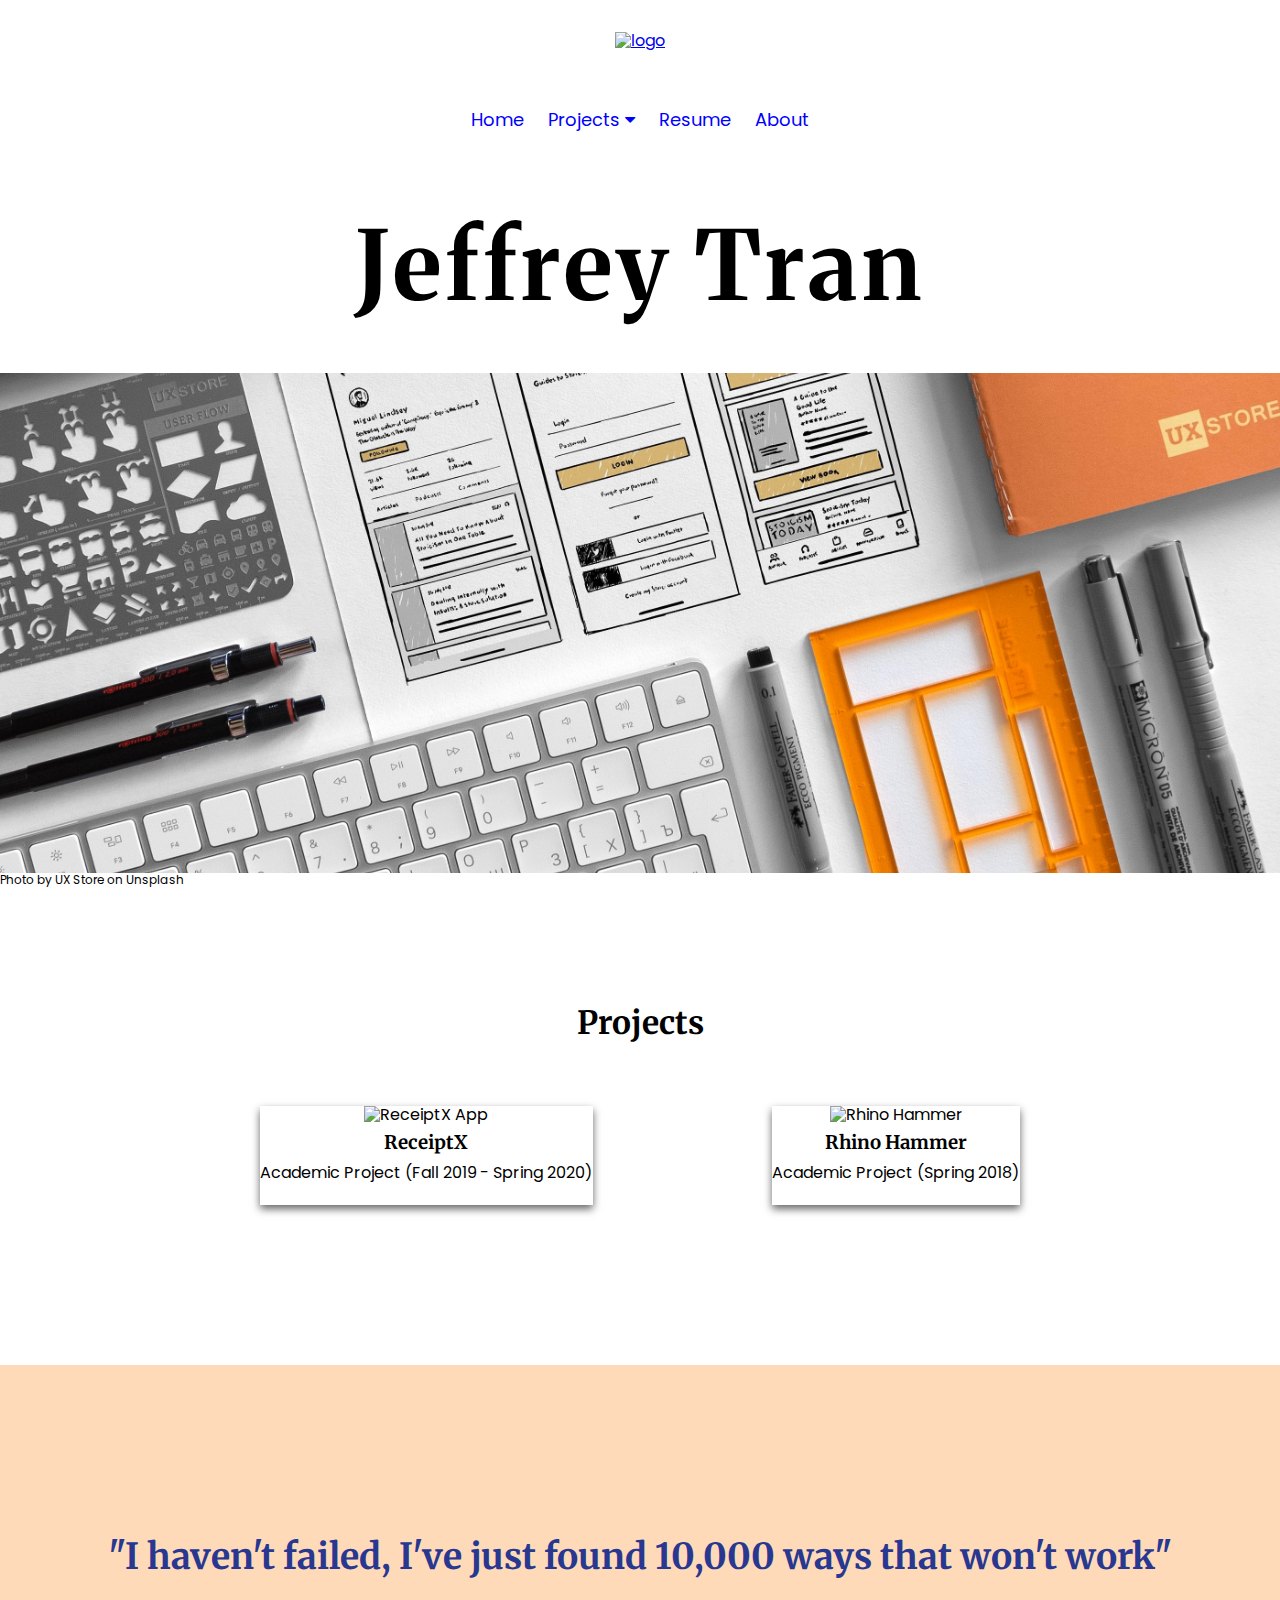
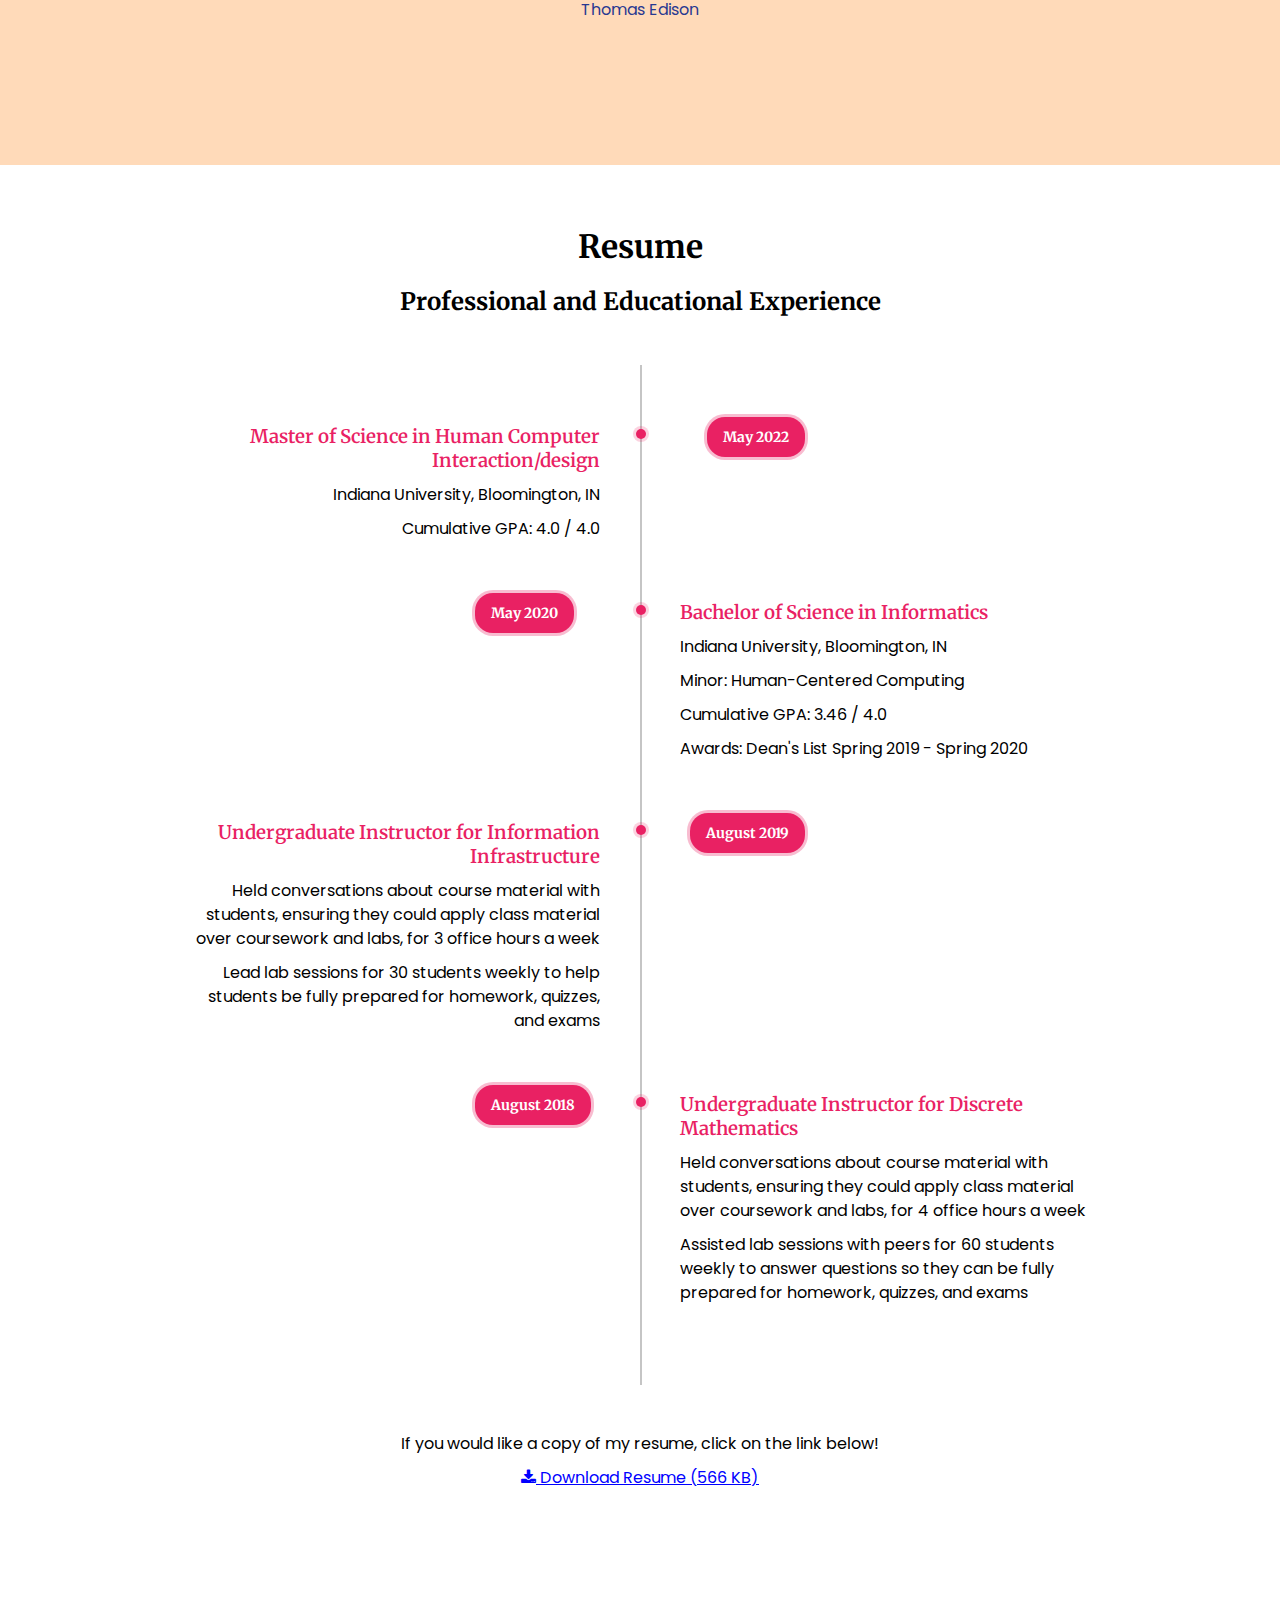
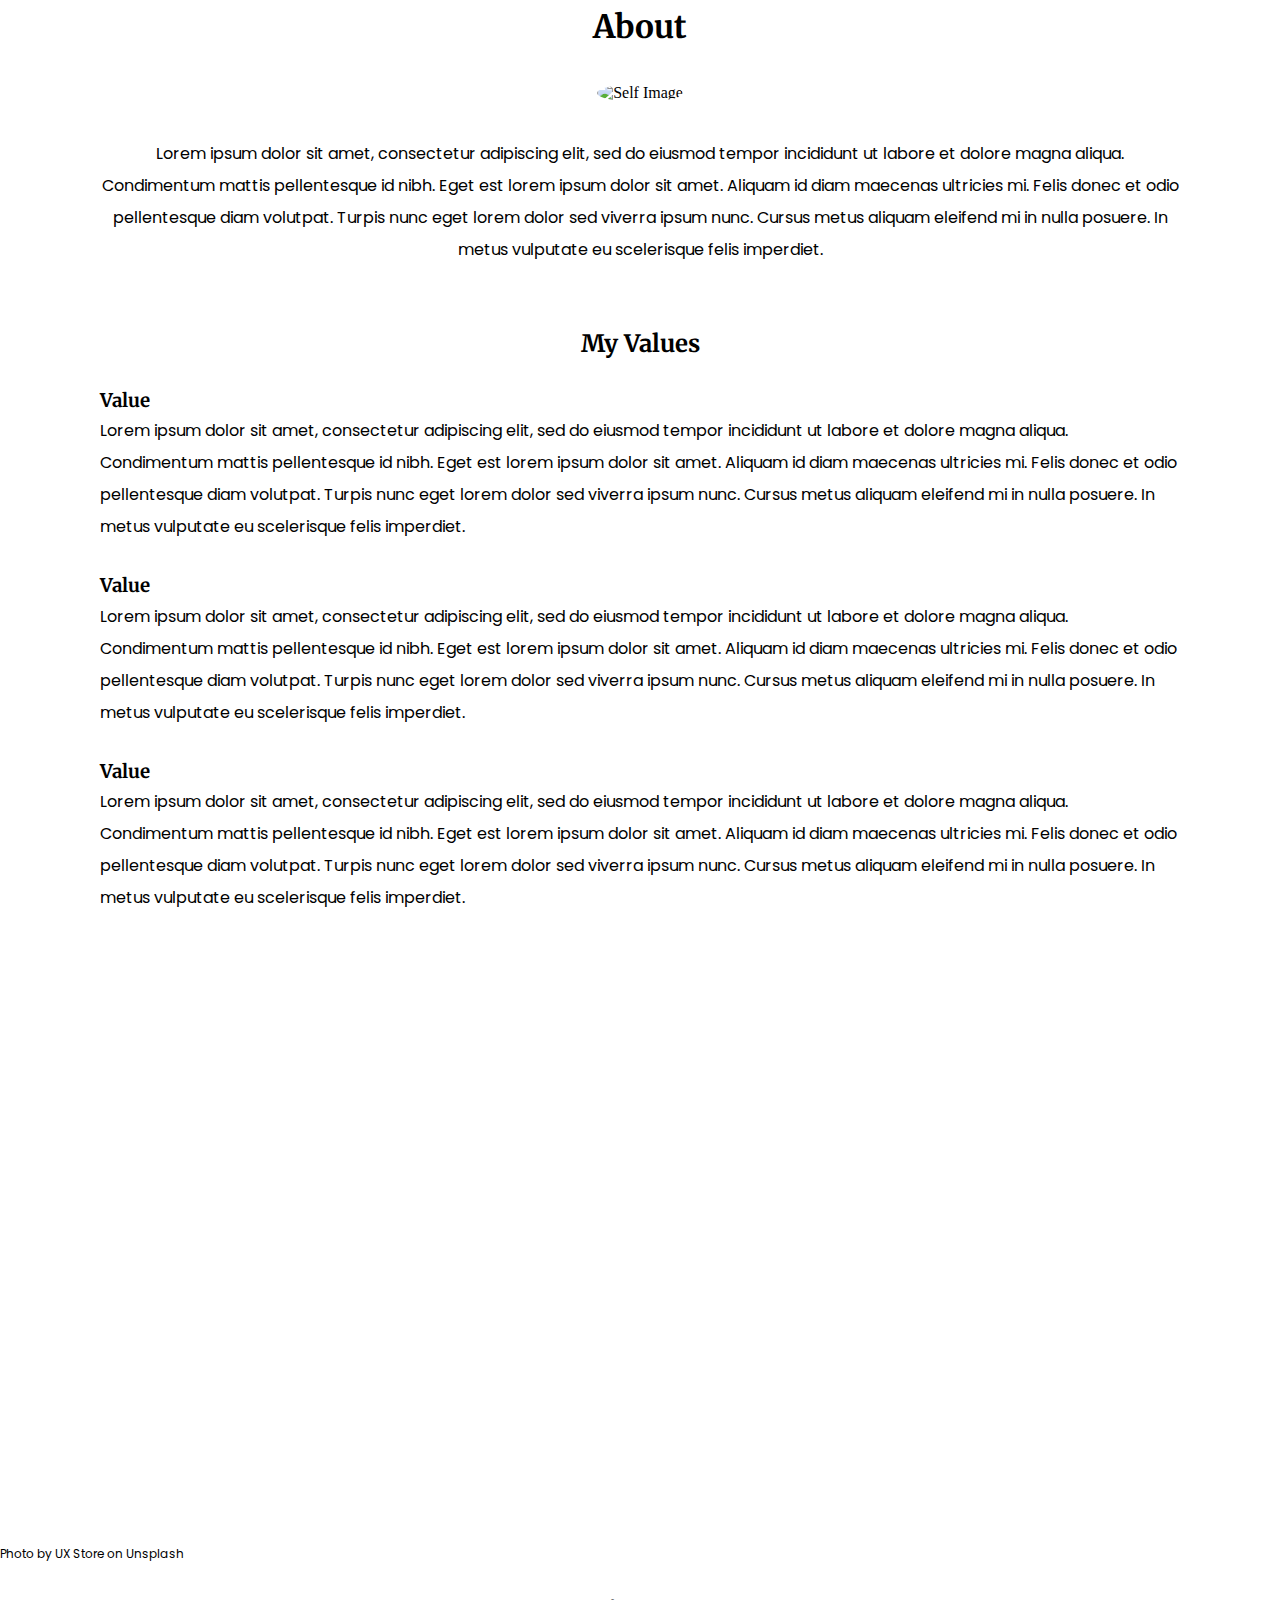
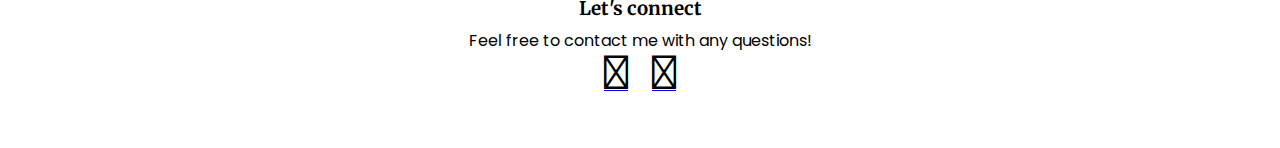
==== commit b2057779: "restructure files" ====
--- a/index.html
+++ b/index.html
@@ -8,10 +8,8 @@
 
     <!-- my styles  -->
     <link rel="stylesheet" href="css/index.css">
+    <link rel="stylesheet" href="css/common.css">
     <link rel="stylesheet" href="css/normalize.css">
-
-    <!-- W3 Schools -->
-    <!-- <link rel="stylesheet" href="https://www.w3schools.com/w3css/4/w3.css"> -->
 
     <!-- font awesome  -->
     <link rel="stylesheet" href="https://cdnjs.cloudflare.com/ajax/libs/font-awesome/4.7.0/css/font-awesome.min.css">
@@ -261,6 +259,6 @@
     </footer>
     
     <!-- javascript -->
-    <script src="js/index.js"></script>
+    <script src="js/common-function.js"></script>
 </body>
 </html>--- a/css/index.css
+++ b/css/index.css
@@ -1,79 +1,19 @@
-/* natural box model */
-
-/* COLORS 
-#283891 - BLUE - rgb(40, 56, 145)
-#fff200 - YELLOW - rgb(255, 242, 0) */
-html {
-    box-sizing: border-box;
-  }
-
-*, *:before, *:after {
-    box-sizing: inherit;
-  }
-
-* {
-    margin: 0;
-    padding: 0;
-    box-sizing: border-box;
-  }
-
-  /* Browser Upgrade Prompt */
-.browserupgrade {
-    margin: 0.2em 0;
-    background: #ccc;
-    color: #000;
-    padding: 0.2em 0;
-}
-
-/* hides an element, but not from screen readers */
-.sr-only {
-    position: absolute;
-    width: 1px;
-    height: 1px;
-    padding: 0;
-    margin: -1px;
-    overflow: hidden;
-    clip: rect(0, 0, 0, 0);
-    border: 0;
-}
-
 /* ETC  */
 /* IMAGE CAPTION  */
 figcaption{
     font-size: 12px;
 }
 
-  /* general  */
-  .container {
-    max-width: 1250px;
-    display: block;
-    margin: 4.0em auto;
-    text-align: center;
-    padding: 2.0em 5.0em;
-  }
-
-  body{
-      margin: 0;
-      padding: 0;
-  }
-
-  h1, h2, h3, h4, h5, h6{
-    font-family: 'Merriweather', serif;
-  }
-
-  p, a{
-    font-family: 'Poppins', sans-serif;
-  }
+/* general  */
+.container {
+max-width: 1250px;
+display: block;
+margin: 4.0em auto;
+text-align: center;
+padding: 2.0em 5.0em;
+}
 
 /* images */
-
-/* logo  */
-.logo {
-    height: 125px;
-    width: 125px;
-    margin: 2.0em auto 0 auto;
-}
-
 /* dividing images sections*/
 .uxImg{
     height: 500px;
@@ -88,160 +28,6 @@
     font-size: 12px;
 }
 
-/* navgation bar */
-.navbar{
-    display: flex;
-    justify-content: center;
-    flex-flow: row nowrap;
-    margin: 3.0em 0;
-    background-color: white;
-}
-
-.navbar .icon{
-    color: black;
-}
-
-/* links in navigation */
-.navbar a, .navbar .dropdown{
-    padding: 12px 16px;
-    font-size: 18px;
-    font-family: 'Poppins', sans-serif;
-    text-decoration: none;
-    text-align: center;
-    color: blue;
-}
-
-/* hovering over link  */
-.navbar a:hover, .navbar .dropdown p:hover{
-    color: #283891;
-    cursor: pointer;
-}
-
-/* Hide the link that should open and close the topnav on small screens */
-.navbar .icon{
-    display: none;
-  }
-
-/* The Overlay (background) */
-.overlay{
-    /* Height & width depends on how you want to reveal the overlay (see JS below) */
-    height: 100%;
-    width: 0;
-    position: fixed; /* Stay in place */
-    z-index: 2; /* Sit on top */
-    left: 0;
-    top: 0;
-    background-color: rgb(0,0,0); /* Black fallback color */
-    overflow-x: hidden; /* Disable horizontal scroll */
-    transition: 0.5s; /* 0.5 second transition effect to slide in or slide down the overlay (height or width, depending on reveal) */
-  }
-  
-  /* Position the content inside the overlay */
-  .overlay-content {
-    position: relative;
-    top: 25%; /* 25% from the top */
-    width: 100%; /* 100% width */
-    text-align: center; /* Centered text/links */
-    margin-top: 30px; /* 30px top margin to avoid conflict with the close button on smaller screens */
-  }
-  
-  /* The navigation links inside the overlay */
-  .overlay a, .overlay-dropdown{
-    padding: 8px;
-    text-decoration: none;
-    font-size: 36px;
-    color: #818181;
-    display: block; /* Display block instead of inline */
-    transition: 0.3s; /* Transition effects on hover (color) */
-  }
-  
-  /* When you mouse over the navigation links, change their color */
-  .overlay a:hover, .overlay a:focus{
-    color: #f1f1f1;
-    cursor: pointer;
-  }
-  
-  /* Position the close button (top right corner) */
-  .overlay .closebtn {
-    position: absolute;
-    top: 20px;
-    right: 45px;
-    font-size: 60px;
-  }
-
-  /* OVER LAY DROP DOWN  */
-  .overlay-dropdown {
-    overflow: hidden;
-  }
-
-.overlay-dropdown-content {
-    display: none;
-    margin: 5px auto 0;
-  }
-
-  .over-lay-dropdown-content a {
-    float: none;
-    display: block;
-  }
-
-  /* The dropdown container */
-.dropdown {
-    overflow: hidden;
-  }
-
-  /* Dropdown content (hidden by default) */
-.dropdown-content {
-    margin-top: 5px;
-    display: none;
-    position: absolute;
-    background-color: #f9f9f9;
-    min-width: 160px;
-    box-shadow: 0px 8px 16px 0px rgba(0,0,0,0.2);
-    z-index: 1;
-  }
-
-  /* Links inside the dropdown */
-.dropdown-content a {
-    float: none;
-    display: block;
-    text-align: left;
-  }
-
-  /* Add a grey background color to dropdown links on hover */
-.dropdown-content a:hover {
-    background-color: #ddd;
-  }
-  
-  /* Show the dropdown menu on hover */
-  .dropdown:hover .dropdown-content {
-    display: block;
-  }
-
-  /* back to top button */
-  #backTopBtn {
-    display: none; /* Hidden by default */
-    position: fixed; /* Fixed/sticky position */
-    bottom: 20px; /* Place the button at the bottom of the page */
-    right: 30px; /* Place the button 30px from the right */
-    z-index: 99; /* Make sure it does not overlap */
-    border: none; /* Remove borders */
-    outline: none; /* Remove outline */
-    background-color: red; /* Set a background color */
-    color: white; /* Text color */
-    cursor: pointer; /* Add a mouse pointer on hover */
-    padding: 15px; /* Some padding */
-    border-radius: 50%; /* Rounded corners */
-    font-size: 18px; /* Increase font size */
-    width: 70px;
-    height: 70px;
-    font-size: 12px;
-  }
-  
-  #backTopBtn:hover {
-    background-color: #555; /* Add a dark-grey background on hover */
-    cursor: pointer;
-  }
-
   /* GENERAL */
   .col{
     flex: 1;
@@ -249,30 +35,7 @@
     /* border: solid; */
 }
 
-/* header */
-
-#header{
-    background-color: white;
-    display: flex;
-    justify-content: center;
-    flex-flow: column nowrap;
-    text-align: center;
-    margin-bottom: 2.0em;
-}
-
-#header h1{
-    font-family: 'Merriweather', serif;
-    font-weight: bold;
-    letter-spacing: 4px;
-    font-size: 96px;
-    margin: 20px 0;
-}
-
-/* home */
-#home{
-    background-color: red;
-}
-
+/* projects  */
 #projects h2{
     text-decoration: underline;
     font-style: italic;
@@ -528,26 +291,7 @@
 .quote h1{
     font-size: 36px;
 }
-
-/* footer */
-.footer-container {
-    display: block;
-    margin: 4.0em auto 1.0em;
-    text-align: center;
-    padding: 2.0em 5.0em;
-    background-color: white;
-  }
-
-  #footer-icon{
-    color: black;
-    margin: 0 10px;
-  }
   
-  section{
-    line-height: 2.0em;
-  }
-  
-
 /* Media queries - responsive web design for specific widths */
 /* XXXL */
 @media screen and (max-width: 1600px){
@@ -582,10 +326,6 @@
 
 /* THE NORMAL  */
 @media  screen and (max-width: 1000px){
-    .navbar a, .navbar .dropdown{
-        font-size: 16px;
-    }
-
     /* timeline width on screen  */
     .timeline{
         width: 100%;
@@ -627,40 +367,16 @@
     .about-info{
         flex-flow: column nowrap;
     }
-
-    /* ETC */
-    .footer-container{
-        font-size: 14px;
-    }
 }
 
 /* ADJUSTED SCREEN - MEDIUM*/
 
 @media  screen and (max-width: 800px){
-    /* HEADER  */
-    /* the header on top of page  */
-    #header h1{
-        font-size: 72px;
-    }
-
-    /* the logo  */
-    .logo{
-        height: 100px;
-        width: 100px;
-    }
-
-    /* NAVIGATION  */
-    /* nav bar links  */
-    .navbar a, .navbar .dropdown{
-        font-size: 14px;
-    }
-
     /* PROJECTS */
     #projects p, #about p, .res-info p{
         font-size: 14px;
     }
 
-
     /* QUOTE  */
     .quote{
         height: 300px;
@@ -668,8 +384,6 @@
     .quote h1{
         font-size: 24px;
     }
-
-    /* PROCESS  */
     
     /* TIMELINE STUFF / RESUME  */
     /* the timeline line  */
@@ -715,13 +429,6 @@
     }
 
     /* ETC  */
-    /* BACK TOP BTN  */
-    #backTopBtn{
-        width: 65px;
-        height: 65px;
-        font-size: 10px;
-    }
-
     /* IMAGES */
     .uxImg{
         height: 300px;
@@ -734,37 +441,6 @@
 
 /* ADJUSTED SCREEN - SMALL*/
 @media screen and (max-width: 600px){
-    /* HEADER  */
-
-    /* LOGO  */
-
-    /* NAVBAR  */
-    /* the nav bar iteself  */
-    .navbar{
-        text-align: right;
-        display: block;
-        margin-right: 0.5em;
-    }
-
-    /* the nav bar links  */
-    .navbar a, .navbar .dropdown{
-        display: none;
-    }
-
-    /* the hamburger icon  */
-    .navbar a.icon {
-        display: block;
-        position: fixed;
-        top: 0;
-        z-index: 1;
-        right: 0;
-        color: #283891;
-    }
-
-    .navbar a.icon:hover{
-        color: blue;
-    }
-
     /* PROJECTS  */
 
     .proj-img{
@@ -788,25 +464,10 @@
     .quote h1{
         font-size: 18px;
     }
-
-    /* PROCESS  */
-
-    /* RESUME  */
-
-    /* ABOUT  */
-
-    /* ETC  */
 }
 
 /* WIDTH SIZE SMALLEST  */
 @media screen and (max-width: 500px){
-    /* HEADER  */
-    #header h1{
-        font-size: 48px;
-    }
-
-    /* NAVAGATION  */
-
     /* PROJECTS  */
     #projects p, #about p{
         font-size: 12px;
@@ -864,35 +525,8 @@
     }
 }
 
-/* When the height of the screen is less than 450 pixels, change the font-size of the links and position the close button again, 
-so they don't overlap */
-@media screen and (max-height: 450px) {
-    /* HAMBURGER CLOSE  */
-    .overlay a, .overlay-dropdown {font-size: 20px}
-    .overlay .closebtn {
-      font-size: 40px;
-      top: 15px;
-      right: 35px;
-    }
-  }
-
 /* MOBILE IPHONE 6/7/8  */
 @media  screen and (max-width: 400px){
-    /* HEADER  */
-    /* the header on top of page  */
-    #header h1{
-        margin-top: 0;
-        font-size: 36px;
-    }
-
-    /* the logo  */
-    .logo{
-        height: 75px;
-        width: 75px;
-    }
-
-    /* NAVIGATION  */
-
     /* PROJECTS */
     .proj-img{
         width: 300px;
@@ -911,8 +545,6 @@
     .quote p{
         font-size: 10px;
     }
-
-    /* PROCESS   */
     
     /* RESUME  */
     #resume h1{
@@ -944,11 +576,6 @@
     /* CONTAINER  */
     .container{
         padding: 2.0em 0.5em;
-    }
-
-    .footer-container{
-        padding: 2.0em 0;
-        font-size: 12px;
     }
     
     /* DIVIDING SECTIONS  */
--- a/css/common.css
+++ b/css/common.css
@@ -0,0 +1,361 @@
+/* natural box model */
+html {
+    box-sizing: border-box;
+  }
+
+*, *:before, *:after {
+    box-sizing: inherit;
+  }
+
+* {
+    margin: 0;
+    padding: 0;
+    box-sizing: border-box;
+  }
+
+  /* Browser Upgrade Prompt */
+.browserupgrade {
+    margin: 0.2em 0;
+    background: #ccc;
+    color: #000;
+    padding: 0.2em 0;
+}
+
+/* hides an element, but not from screen readers */
+.sr-only {
+    position: absolute;
+    width: 1px;
+    height: 1px;
+    padding: 0;
+    margin: -1px;
+    overflow: hidden;
+    clip: rect(0, 0, 0, 0);
+    border: 0;
+}
+
+/* BODY  */
+body{
+    margin: 0;
+    padding: 0;
+    background-color: white;
+}
+
+/* FONTS  */
+h1, h2, h3, h4, h5, h6{
+  font-family: 'Merriweather', serif;
+}
+
+p, a, li, figcaption{
+  font-family: 'Poppins', sans-serif;
+}
+
+/* NAVIGATION  */
+/* ------------------------------------------------------------------------------------------------------------------------------------------------------------------------- */
+.navbar{
+    display: flex;
+    justify-content: center;
+    margin: 3.0em 0;
+    background-color: white;
+  }
+  
+  .navbar .icon{
+    color: black;
+  }
+  
+  /* links in navigation */
+  .navbar a, .navbar .dropdown{
+    padding: 12px;
+    font-size: 18px;
+    font-family: 'Poppins', sans-serif;
+    text-decoration: none;
+    color: blue;
+  }
+  
+  /* hovering over link  */
+  .navbar a:hover {
+    color: #283891;
+    cursor: pointer;
+  }
+  
+  /* Hide the link that should open and close the topnav on small screens */
+  .navbar .icon {
+    display: none;
+  }
+  
+  /* The Overlay (background) */
+  .overlay {
+    /* Height & width depends on how you want to reveal the overlay (see JS below) */
+    height: 100%;
+    width: 0;
+    position: fixed; /* Stay in place */
+    z-index: 2; /* Sit on top */
+    left: 0;
+    top: 0;
+    background-color: rgb(0,0,0); /* Black fallback color */
+    overflow-x: hidden; /* Disable horizontal scroll */
+    transition: 0.5s; /* 0.5 second transition effect to slide in or slide down the overlay (height or width, depending on reveal) */
+  }
+  
+  /* Position the content inside the overlay */
+  .overlay-content {
+    position: relative;
+    top: 25%; /* 25% from the top */
+    width: 100%; /* 100% width */
+    text-align: center; /* Centered text/links */
+    margin-top: 30px; /* 30px top margin to avoid conflict with the close button on smaller screens */
+  }
+  
+  /* The navigation links inside the overlay */
+  .overlay a, .overlay-dropdown{
+    padding: 8px;
+    text-decoration: none;
+    font-size: 36px;
+    color: #818181;
+    display: block; /* Display block instead of inline */
+    transition: 0.3s; /* Transition effects on hover (color) */
+  }
+  
+  /* When you mouse over the navigation links, change their color */
+  .overlay a:hover, .overlay a:focus{
+    color: #f1f1f1;
+    cursor: pointer;
+  }
+  
+  /* Position the close button (top right corner) */
+  .overlay .closebtn {
+    position: absolute;
+    top: 20px;
+    right: 45px;
+    font-size: 60px;
+  }
+  
+  /* OVER LAY DROP DOWN  */
+  .overlay-dropdown {
+    overflow: hidden;
+  }
+  
+  .overlay-dropdown-content {
+    display: none;
+    margin: 5px auto 0;
+  }
+  
+  .over-lay-dropdown-content a {
+    float: none;
+    display: block;
+  }
+  
+   /* The dropdown container */
+   .dropdown {
+    /* float: left; */
+    overflow: hidden;
+  }
+  
+  /* Dropdown content (hidden by default) */
+  .dropdown-content {
+    margin-top: 5px;
+    display: none;
+    position: absolute;
+    background-color: #f9f9f9;
+    min-width: 160px;
+    box-shadow: 0px 8px 16px 0px rgba(0,0,0,0.2);
+    z-index: 1;
+  }
+  
+  /* Links inside the dropdown */
+  .dropdown-content a {
+    float: none;
+    display: block;
+    text-align: left;
+  }
+  
+  /* Add a grey background color to dropdown links on hover */
+  .dropdown-content a:hover {
+    background-color: #ddd;
+  }
+  
+  /* Show the dropdown menu on hover */
+  .dropdown:hover .dropdown-content {
+    display: block;
+  }
+
+  /* back to top button */
+#backTopBtn {
+    display: none; /* Hidden by default */
+    position: fixed; /* Fixed/sticky position */
+    bottom: 20px; /* Place the button at the bottom of the page */
+    right: 30px; /* Place the button 30px from the right */
+    z-index: 99; /* Make sure it does not overlap */
+    border: none; /* Remove borders */
+    outline: none; /* Remove outline */
+    background-color: red; /* Set a background color */
+    color: white; /* Text color */
+    cursor: pointer; /* Add a mouse pointer on hover */
+    padding: 15px; /* Some padding */
+    border-radius: 50%; /* Rounded corners */
+    font-size: 18px; /* Increase font size */
+    width: 70px;
+    height: 70px;
+    font-size: 12px;
+  }
+  
+  #backTopBtn:hover {
+    background-color: #555; /* Add a dark-grey background on hover */
+    cursor: pointer;
+  }
+
+/* IMAGES  */
+/* logo  */
+.logo {
+    height: 125px;
+    width: 125px;
+    margin: 2.0em auto 0 auto;
+}
+
+/* header */
+#header{
+    background-color: white;
+    display: flex;
+    justify-content: center;
+    flex-flow: column nowrap;
+    text-align: center;
+    margin-bottom: 2.0em;
+}
+
+#header h1{
+    font-weight: bold;
+    letter-spacing: 4px;
+    font-size: 96px;
+    margin: 20px 0;
+}
+
+  /* footer  */
+.footer-container {
+    display: block;
+    margin: 0 auto 1.0em;
+    text-align: center;
+    padding: 2.0em 5.0em;
+    background-color: white;
+   
+  }
+  
+  #footer-icon{
+    color: black;
+    margin: 0 10px;
+  }
+  
+  section{
+    line-height: 2.0em;
+  }
+
+  /* THE NORMAL  */
+@media  screen and (max-width: 1000px){
+    .navbar a, .navbar .dropdown{
+        font-size: 16px;
+    }
+
+    /* ETC */
+    .footer-container{
+        font-size: 14px;
+    }
+}
+
+/* ADJUSTED SCREEN - MEDIUM*/
+
+@media  screen and (max-width: 800px){
+    /* HEADER  */
+    /* the header on top of page  */
+    #header h1{
+        font-size: 72px;
+    }
+
+    /* the logo  */
+    .logo{
+        height: 100px;
+        width: 100px;
+    }
+
+    /* NAVIGATION  */
+    /* nav bar links  */
+    .navbar a, .navbar .dropdown{
+        font-size: 14px;
+    }
+
+    /* ETC  */
+    /* BACK TOP BTN  */
+    #backTopBtn{
+        width: 65px;
+        height: 65px;
+        font-size: 10px;
+    }
+}
+
+/* ADJUSTED SCREEN - SMALL*/
+@media screen and (max-width: 600px){
+    /* NAVBAR  */
+    /* the nav bar iteself  */
+    .navbar{
+        text-align: right;
+        display: block;
+        margin-right: 0.5em;
+    }
+
+    /* the nav bar links  */
+    .navbar a, .navbar .dropdown{
+        display: none;
+    }
+
+    /* the hamburger icon  */
+    .navbar a.icon {
+        display: block;
+        position: fixed;
+        top: 0;
+        z-index: 1;
+        right: 0;
+        color: #283891;
+    }
+
+    .navbar a.icon:hover{
+        color: blue;
+    }
+}
+
+/* WIDTH SIZE SMALLEST  */
+@media screen and (max-width: 500px){
+    /* HEADER  */
+    #header h1{
+        font-size: 48px;
+    }
+}
+
+/* When the height of the screen is less than 450 pixels, change the font-size of the links and position the close button again, 
+so they don't overlap */
+@media screen and (max-height: 450px) {
+    /* HAMBURGER CLOSE  */
+    .overlay a, .overlay-dropdown {font-size: 20px}
+    .overlay .closebtn {
+      font-size: 40px;
+      top: 15px;
+      right: 35px;
+    }
+  }
+
+/* MOBILE IPHONE 6/7/8  */
+@media  screen and (max-width: 400px){
+    /* HEADER  */
+    /* the header on top of page  */
+    #header h1{
+        margin-top: 0;
+        font-size: 36px;
+    }
+
+    /* the logo  */
+    .logo{
+        height: 75px;
+        width: 75px;
+    }
+
+    .footer-container{
+        padding: 2.0em 0;
+        font-size: 12px;
+    }
+}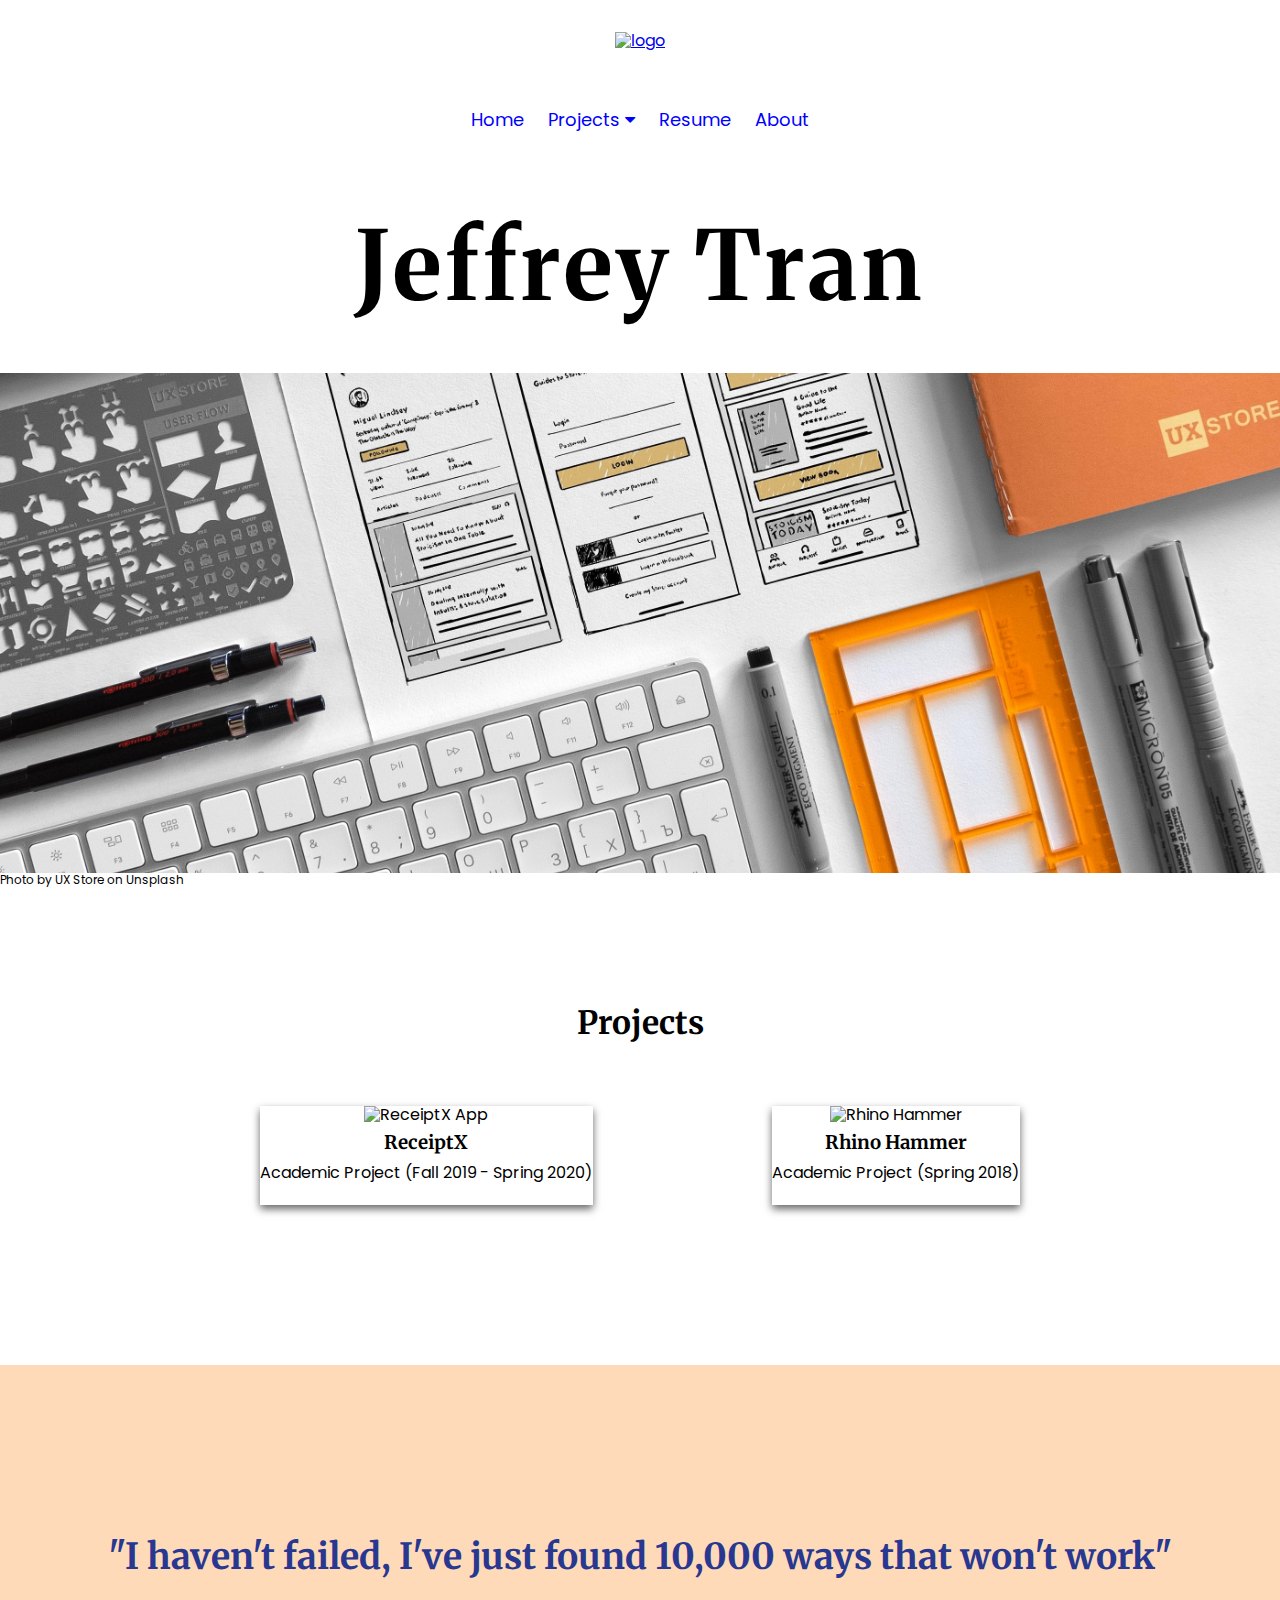
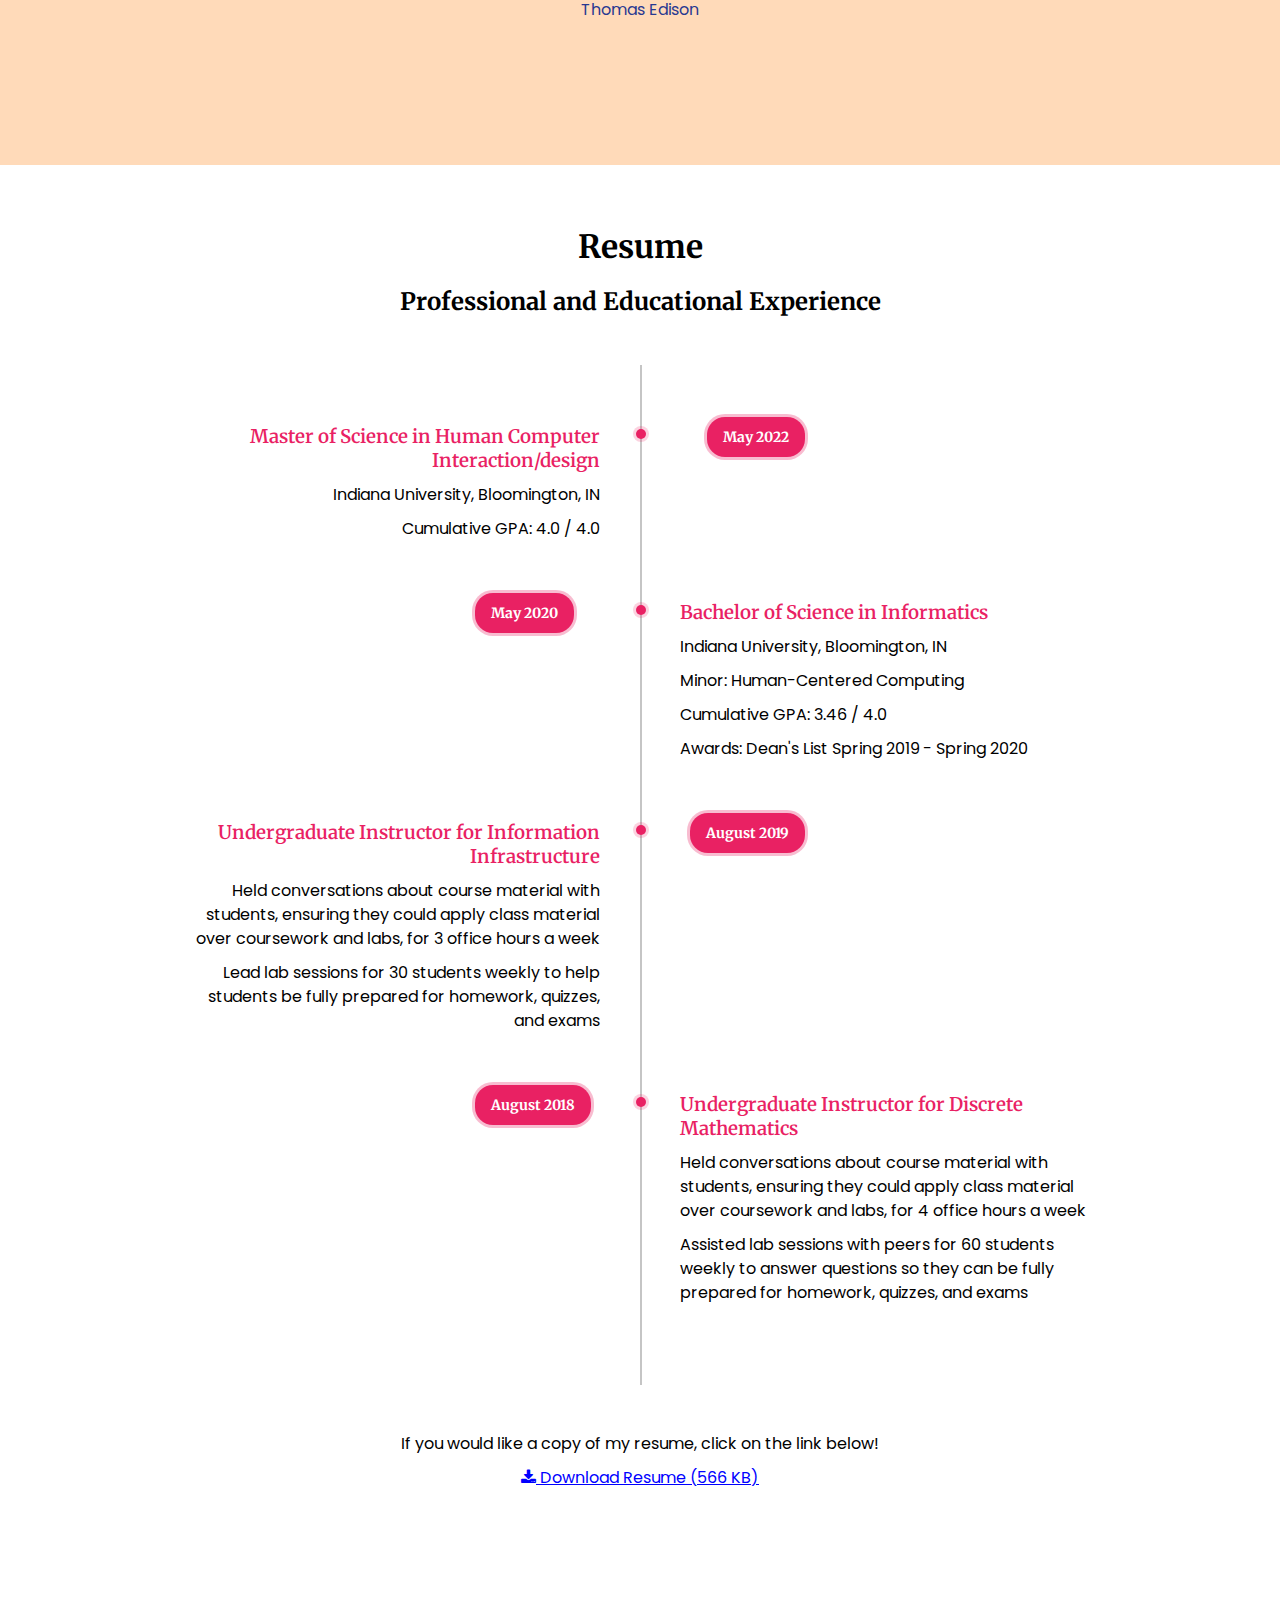
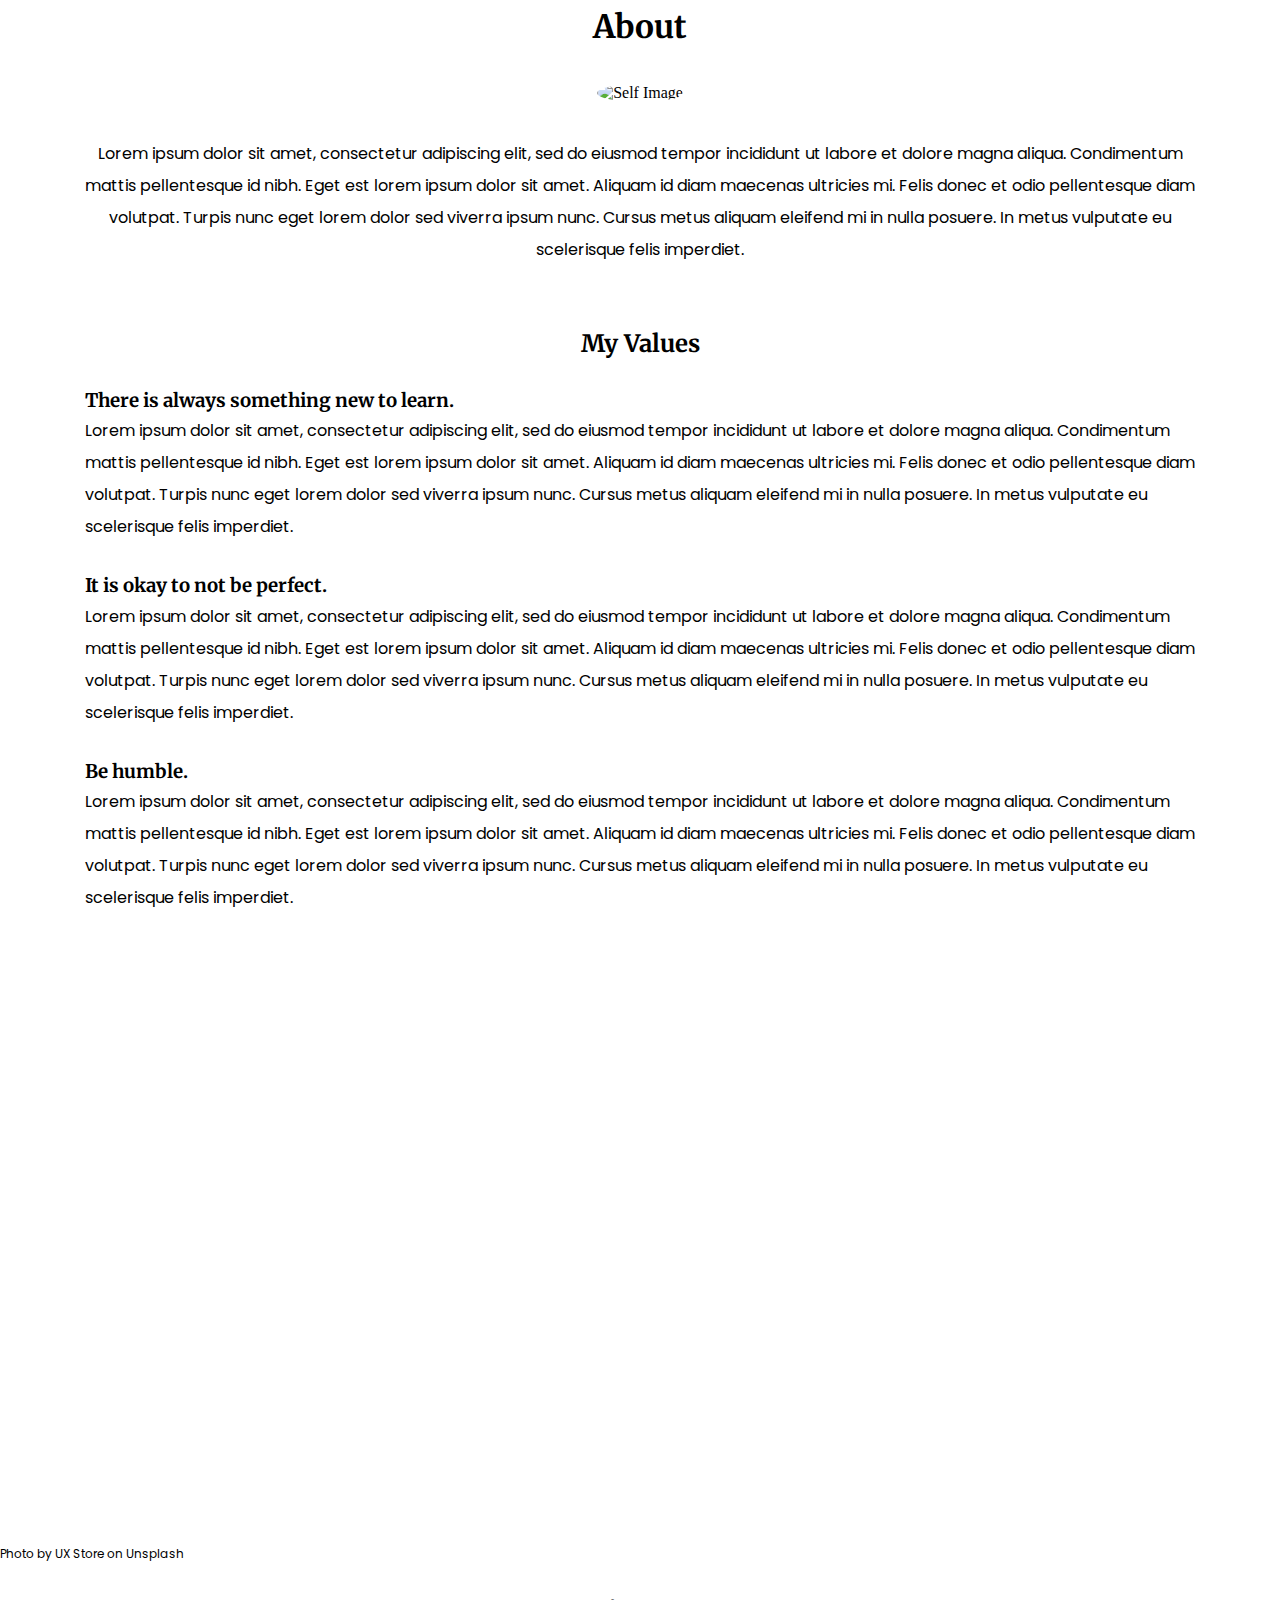
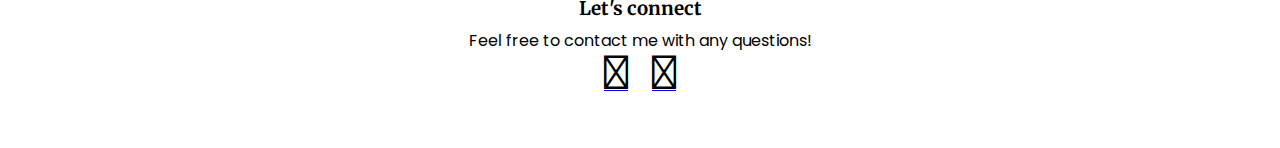
==== commit f47b000a: "text" ====
--- a/index.html
+++ b/index.html
@@ -209,7 +209,7 @@
                 <h2>My Values</h2>
 
                 <div class="value">
-                    <h3>Value</h3>
+                    <h3>There is always something new to learn.</h3>
                     <p>Lorem ipsum dolor sit amet, consectetur adipiscing elit, sed do eiusmod tempor incididunt ut labore et dolore magna aliqua. 
                         Condimentum mattis pellentesque id nibh. Eget est lorem ipsum dolor sit amet. Aliquam id diam maecenas ultricies mi. Felis donec et 
                         odio pellentesque diam volutpat. Turpis nunc eget lorem dolor sed viverra ipsum nunc. Cursus metus aliquam eleifend mi in nulla posuere.
@@ -217,7 +217,7 @@
                 </div>
 
                 <div class="value">
-                    <h3>Value</h3>
+                    <h3>It is okay to not be perfect.</h3>
                     <p>Lorem ipsum dolor sit amet, consectetur adipiscing elit, sed do eiusmod tempor incididunt ut labore et dolore magna aliqua. 
                         Condimentum mattis pellentesque id nibh. Eget est lorem ipsum dolor sit amet. Aliquam id diam maecenas ultricies mi. Felis donec et 
                         odio pellentesque diam volutpat. Turpis nunc eget lorem dolor sed viverra ipsum nunc. Cursus metus aliquam eleifend mi in nulla posuere.
@@ -225,7 +225,7 @@
                 </div>
 
                 <div class="value">
-                    <h3>Value</h3>
+                    <h3>Be humble.</h3>
                     <p>Lorem ipsum dolor sit amet, consectetur adipiscing elit, sed do eiusmod tempor incididunt ut labore et dolore magna aliqua. 
                         Condimentum mattis pellentesque id nibh. Eget est lorem ipsum dolor sit amet. Aliquam id diam maecenas ultricies mi. Felis donec et 
                         odio pellentesque diam volutpat. Turpis nunc eget lorem dolor sed viverra ipsum nunc. Cursus metus aliquam eleifend mi in nulla posuere.
--- a/css/index.css
+++ b/css/index.css
@@ -6,7 +6,7 @@
 
 /* general  */
 .container {
-max-width: 1250px;
+max-width: 1500px;
 display: block;
 margin: 4.0em auto;
 text-align: center;
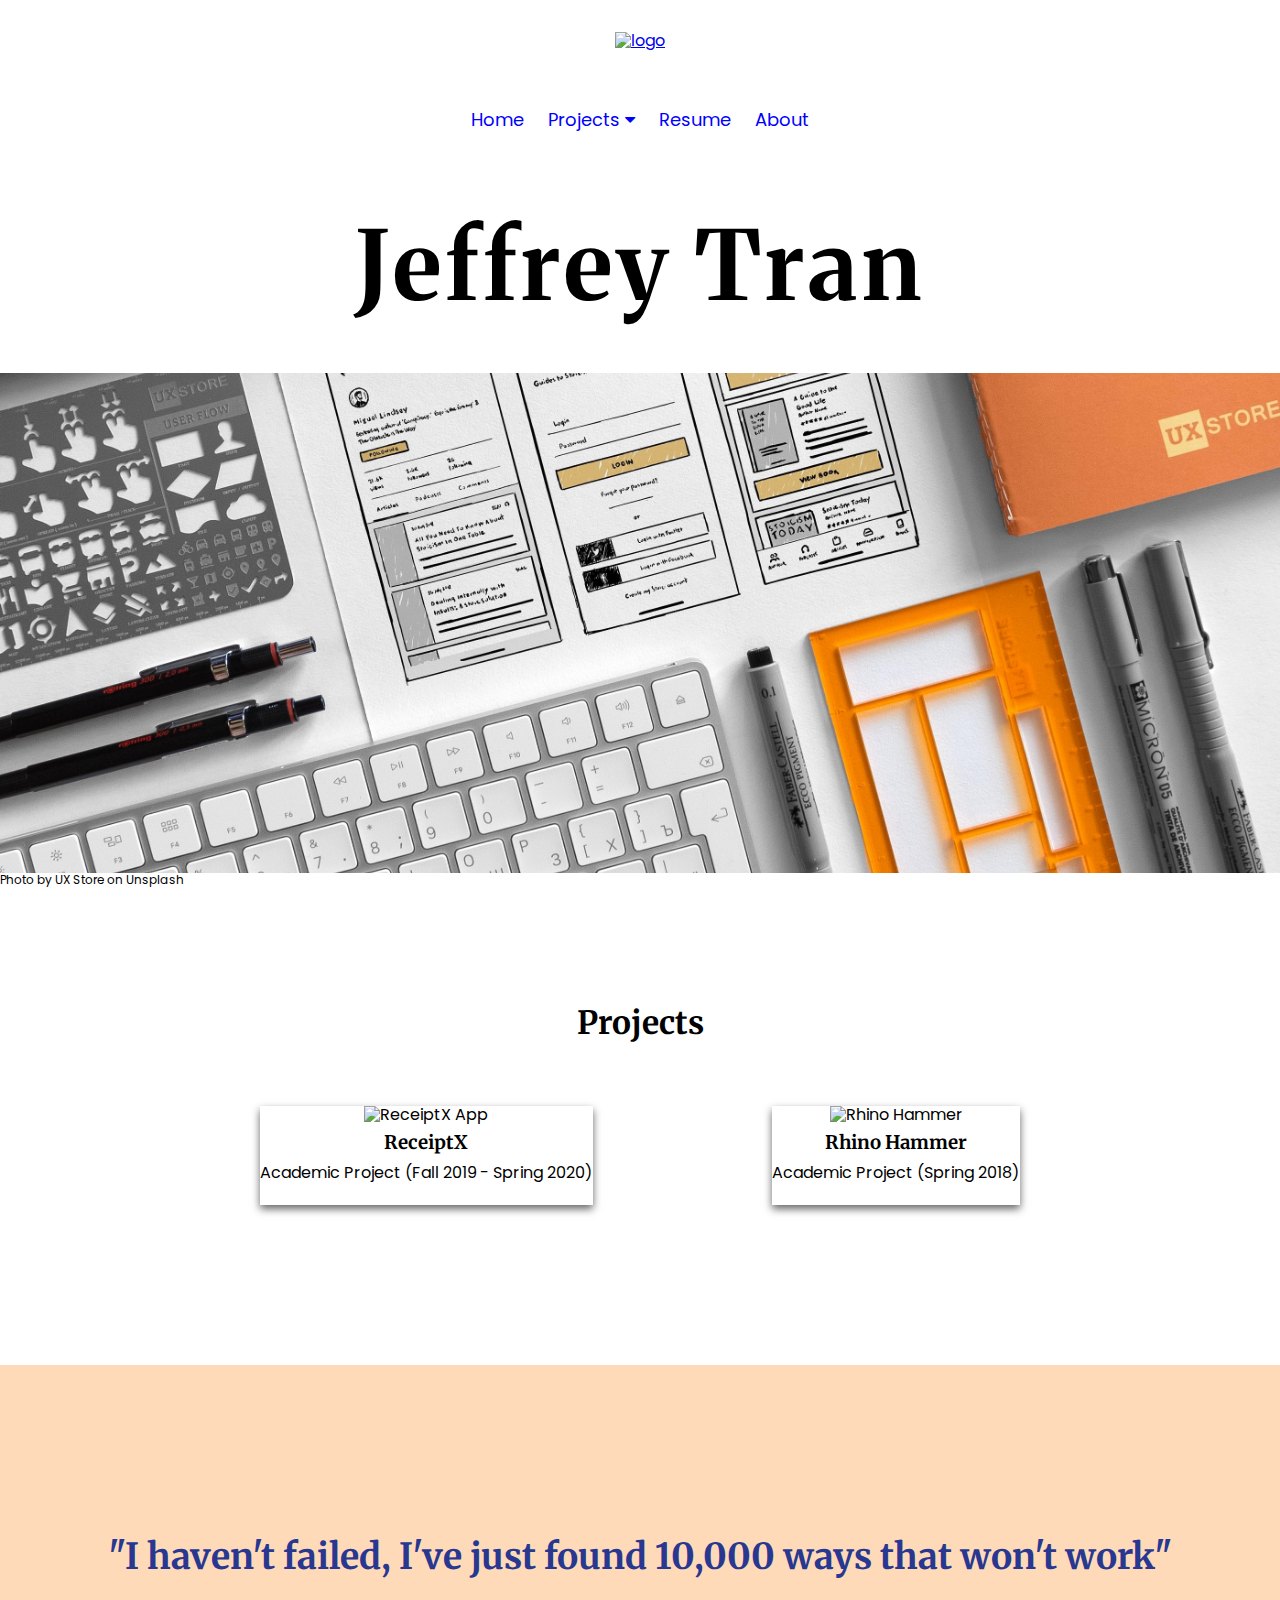
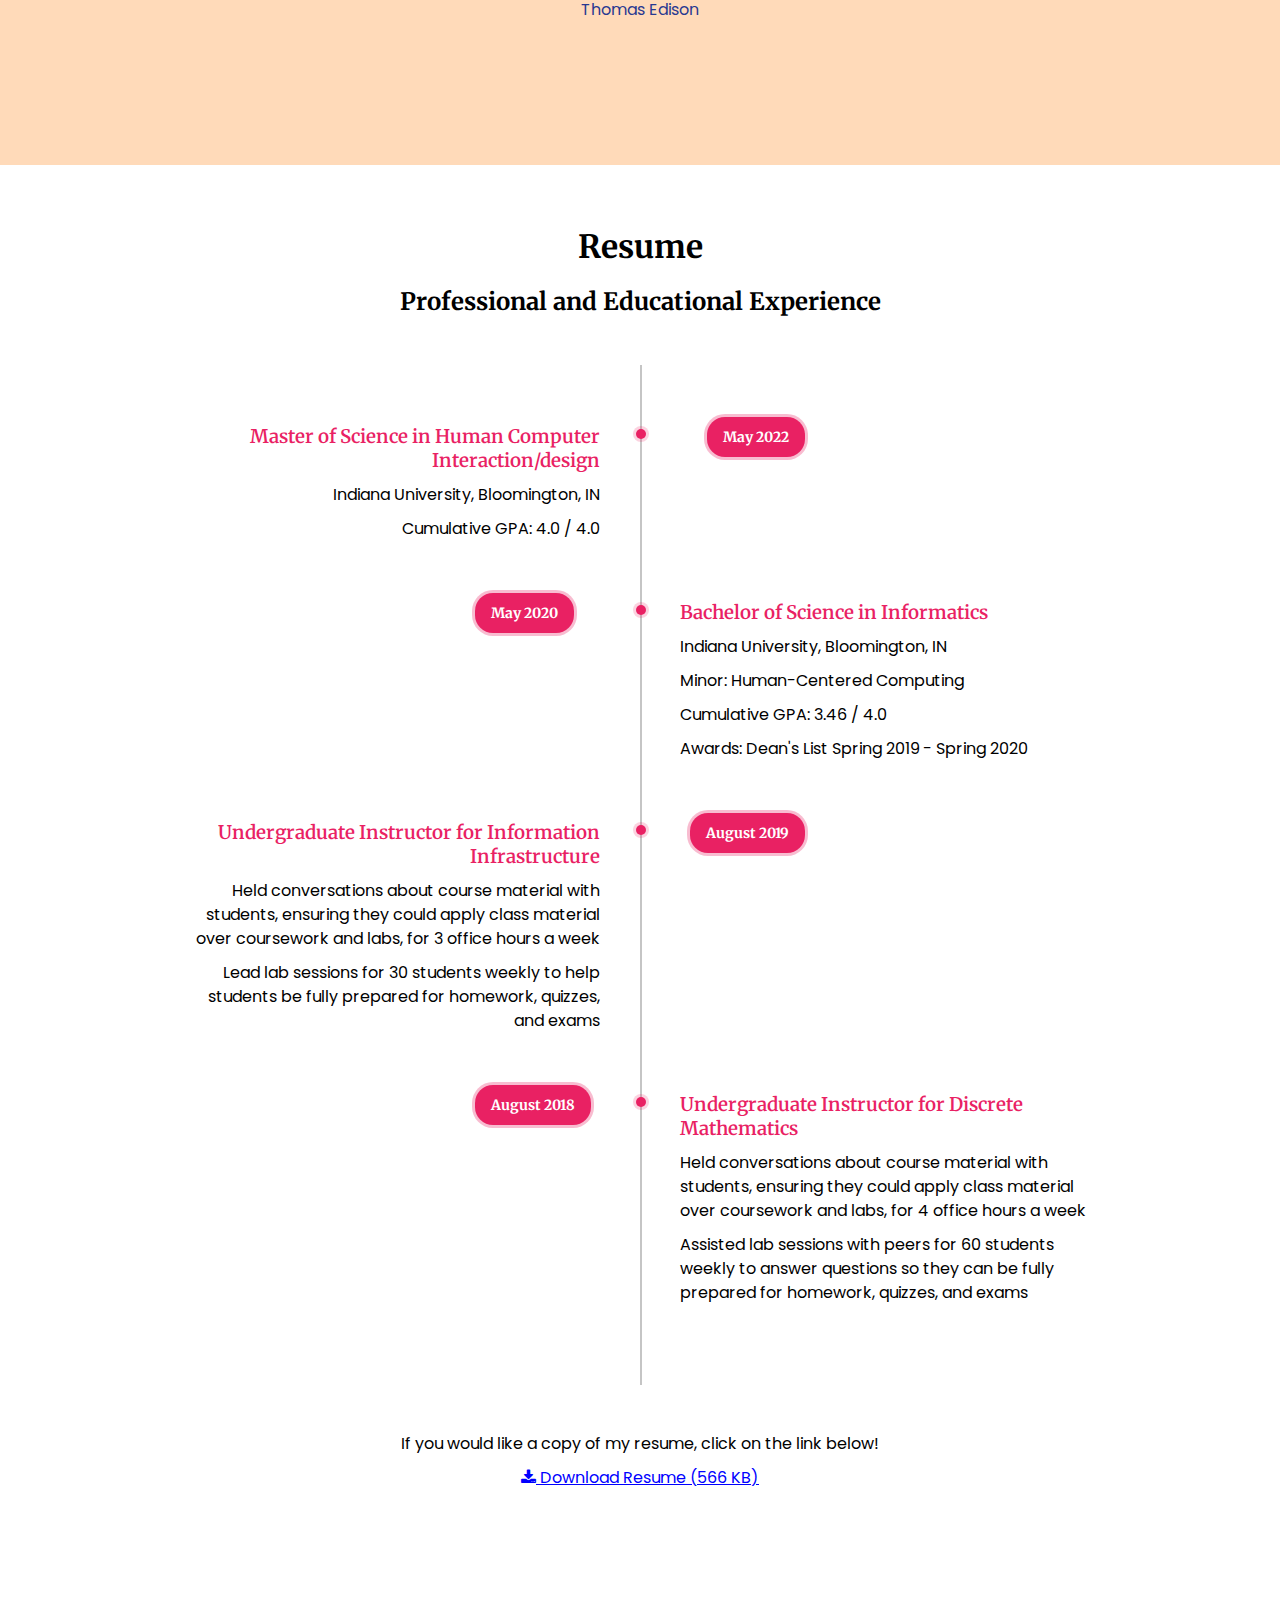
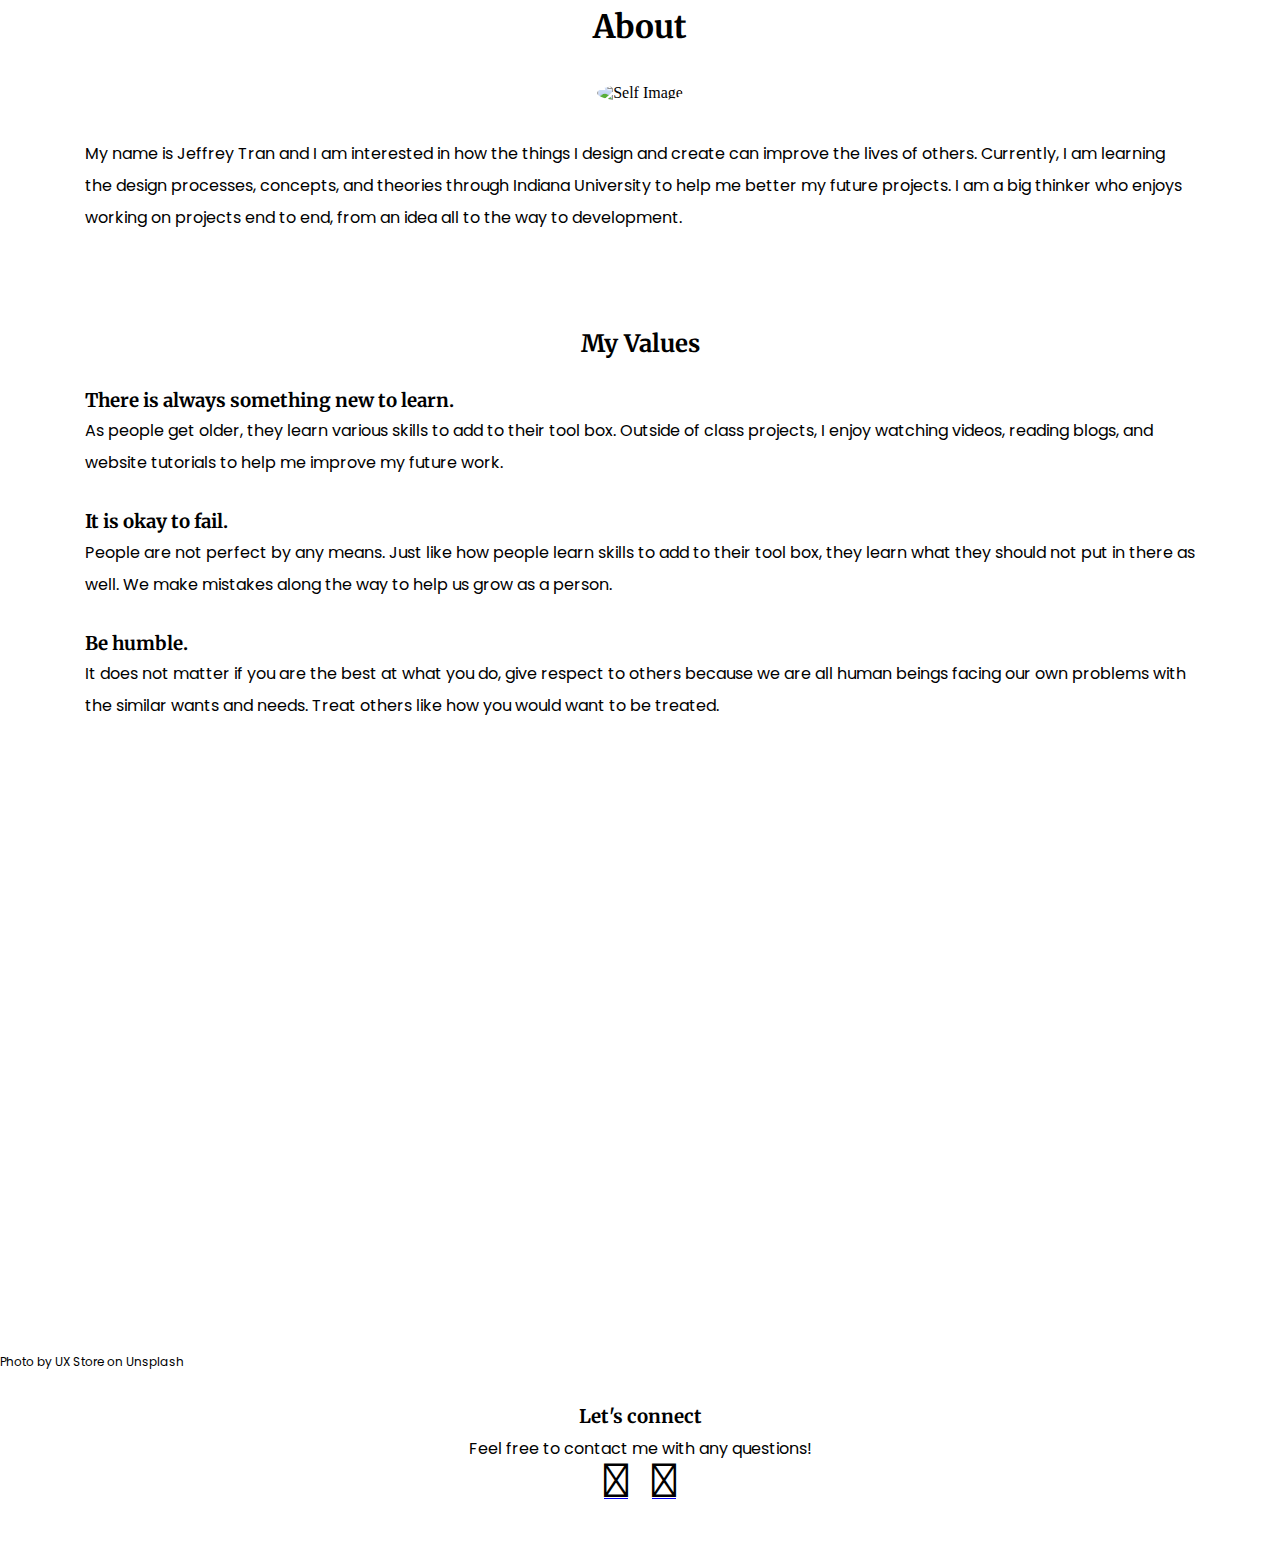
==== commit 6266ab79: "text" ====
--- a/index.html
+++ b/index.html
@@ -199,10 +199,9 @@
             <h1>About</h1>
             <img src="https://i.imgur.com/nxnXT1r.jpg" alt="Self Image">
     
-            <p id="about-desc">Lorem ipsum dolor sit amet, consectetur adipiscing elit, sed do eiusmod tempor incididunt ut labore et dolore magna aliqua. 
-                Condimentum mattis pellentesque id nibh. Eget est lorem ipsum dolor sit amet. Aliquam id diam maecenas ultricies mi. Felis donec et 
-                odio pellentesque diam volutpat. Turpis nunc eget lorem dolor sed viverra ipsum nunc. Cursus metus aliquam eleifend mi in nulla posuere.
-                    In metus vulputate eu scelerisque felis imperdiet.</p>
+            <p id="about-desc">My name is Jeffrey Tran and I am interested in how the things I design and create can improve the lives of others. Currently, I am learning the design processes, concepts,
+                and theories through Indiana University to help me better my future projects. I am a big thinker who enjoys working on projects end to end, from an idea all to the way to development.
+            </p>
 
             <!-- VALUES -->
             <div class="values">
@@ -210,26 +209,21 @@
 
                 <div class="value">
                     <h3>There is always something new to learn.</h3>
-                    <p>Lorem ipsum dolor sit amet, consectetur adipiscing elit, sed do eiusmod tempor incididunt ut labore et dolore magna aliqua. 
-                        Condimentum mattis pellentesque id nibh. Eget est lorem ipsum dolor sit amet. Aliquam id diam maecenas ultricies mi. Felis donec et 
-                        odio pellentesque diam volutpat. Turpis nunc eget lorem dolor sed viverra ipsum nunc. Cursus metus aliquam eleifend mi in nulla posuere.
-                            In metus vulputate eu scelerisque felis imperdiet.</p>
+                    <p>As people get older, they learn various skills to add to their tool box. Outside of class projects, I enjoy watching videos, reading blogs, and
+                        website tutorials to help me improve my future work.
+                    </p>
                 </div>
 
                 <div class="value">
-                    <h3>It is okay to not be perfect.</h3>
-                    <p>Lorem ipsum dolor sit amet, consectetur adipiscing elit, sed do eiusmod tempor incididunt ut labore et dolore magna aliqua. 
-                        Condimentum mattis pellentesque id nibh. Eget est lorem ipsum dolor sit amet. Aliquam id diam maecenas ultricies mi. Felis donec et 
-                        odio pellentesque diam volutpat. Turpis nunc eget lorem dolor sed viverra ipsum nunc. Cursus metus aliquam eleifend mi in nulla posuere.
-                            In metus vulputate eu scelerisque felis imperdiet.</p>
+                    <h3>It is okay to fail.</h3>
+                    <p>People are not perfect by any means. Just like how people learn skills to add to their tool box, they learn what they should not put in there as well.
+                        We make mistakes along the way to help us grow as a person.</p>
                 </div>
 
                 <div class="value">
                     <h3>Be humble.</h3>
-                    <p>Lorem ipsum dolor sit amet, consectetur adipiscing elit, sed do eiusmod tempor incididunt ut labore et dolore magna aliqua. 
-                        Condimentum mattis pellentesque id nibh. Eget est lorem ipsum dolor sit amet. Aliquam id diam maecenas ultricies mi. Felis donec et 
-                        odio pellentesque diam volutpat. Turpis nunc eget lorem dolor sed viverra ipsum nunc. Cursus metus aliquam eleifend mi in nulla posuere.
-                            In metus vulputate eu scelerisque felis imperdiet.</p>
+                    <p>It does not matter if you are the best at what you do, give respect to others because we are all human beings facing our own problems with the similar wants and needs. 
+                        Treat others like how you would want to be treated.</p>
                 </div>
             </div>
         </div>
--- a/css/index.css
+++ b/css/index.css
@@ -260,8 +260,12 @@
     padding: 5px;
 }
 
+#about-desc{
+    text-align: left;
+}
+
 .values{
-    margin: 4.0em 0 2.0em;
+    margin: 6.0em 0 2.0em;
 }
 
 .value{
@@ -568,9 +572,7 @@
     }
 
     /* ABOUT  */
-    #about-desc{
-        text-align: left;
-    }
+ 
     /* ETC  */
 
     /* CONTAINER  */
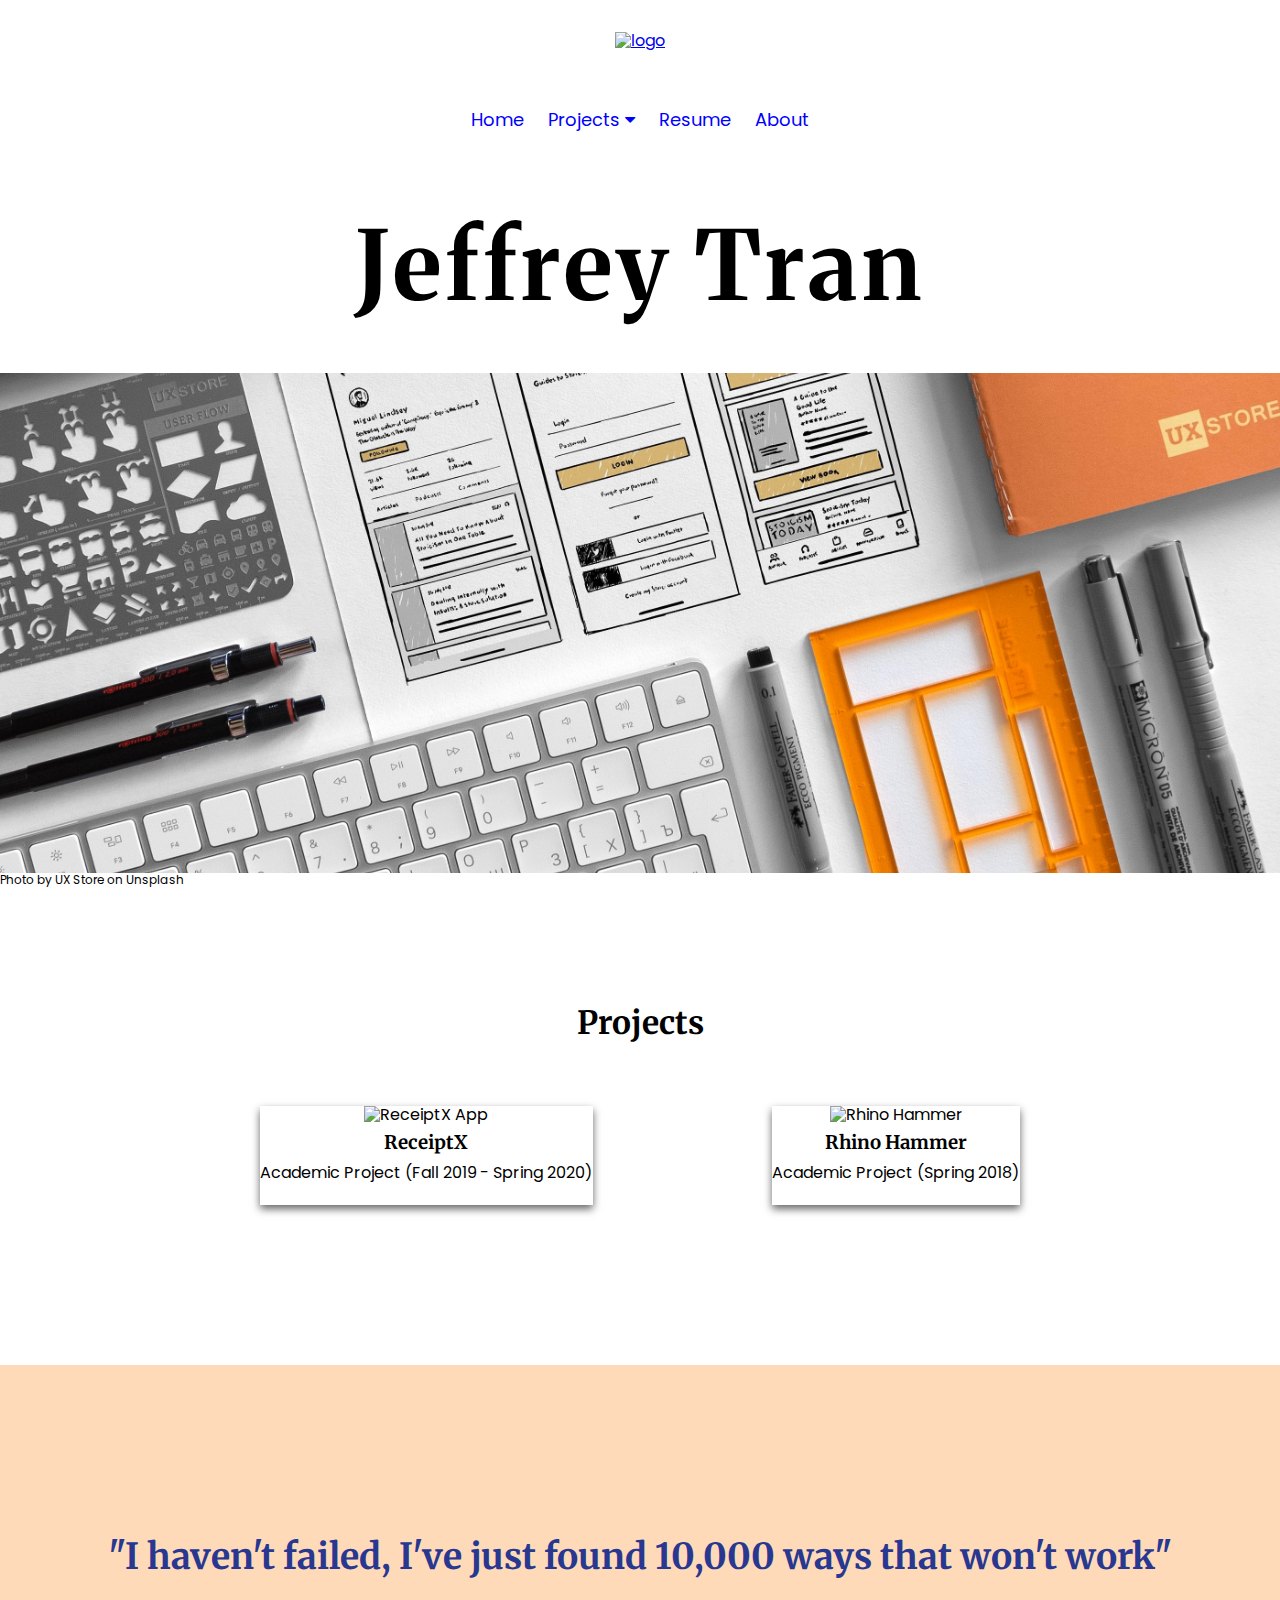
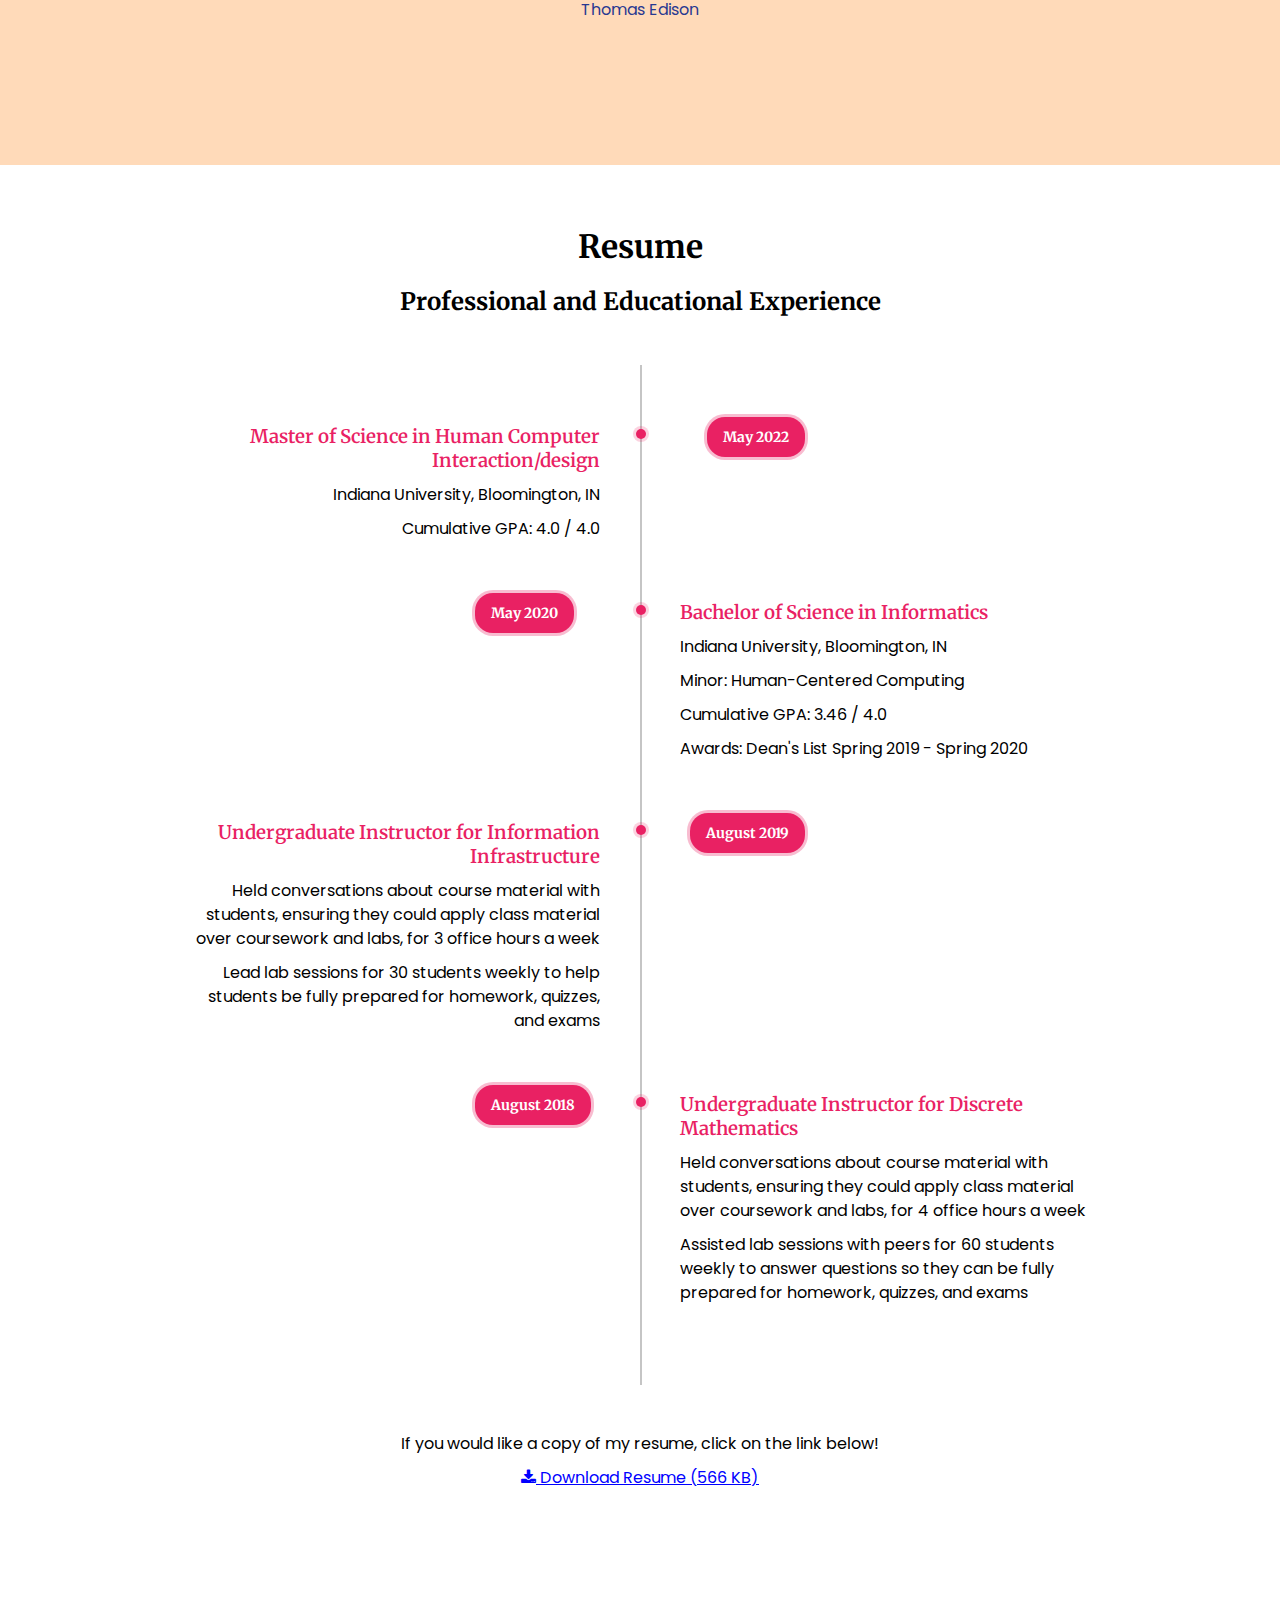
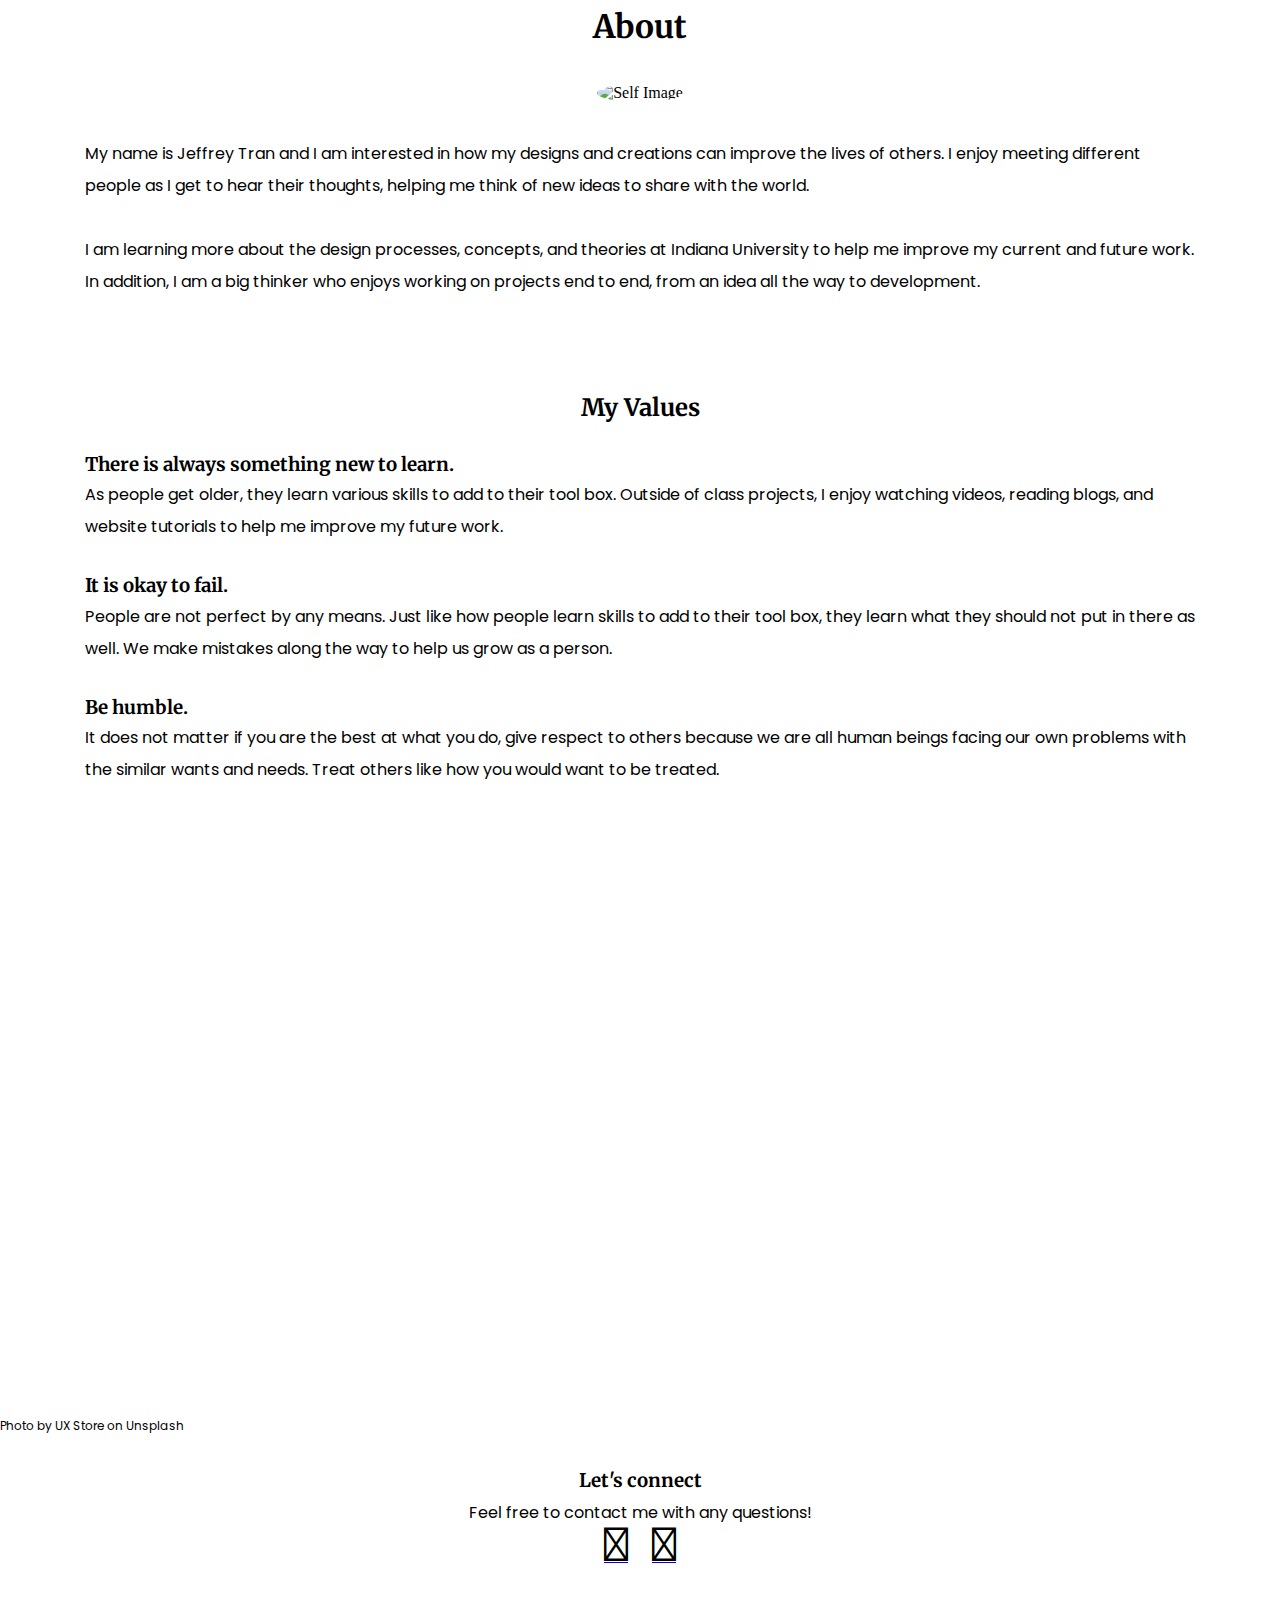
==== commit 12440e1e: "text" ====
--- a/index.html
+++ b/index.html
@@ -199,8 +199,11 @@
             <h1>About</h1>
             <img src="https://i.imgur.com/nxnXT1r.jpg" alt="Self Image">
     
-            <p id="about-desc">My name is Jeffrey Tran and I am interested in how the things I design and create can improve the lives of others. Currently, I am learning the design processes, concepts,
-                and theories through Indiana University to help me better my future projects. I am a big thinker who enjoys working on projects end to end, from an idea all to the way to development.
+            <p id="about-desc">My name is Jeffrey Tran and I am interested in how my designs and creations can improve the lives of others. I enjoy meeting different people as I get to hear their thoughts,
+                helping me think of new ideas to share with the world.</p>
+
+            <p id="about-desc">I am learning more about the design processes, concepts, and theories at Indiana University to help me improve my current and future work. In addition, I am a big thinker who enjoys
+                working on projects end to end, from an idea all the way to development.
             </p>
 
             <!-- VALUES -->
--- a/css/index.css
+++ b/css/index.css
@@ -262,6 +262,7 @@
 
 #about-desc{
     text-align: left;
+    margin-bottom: 2.0em;
 }
 
 .values{
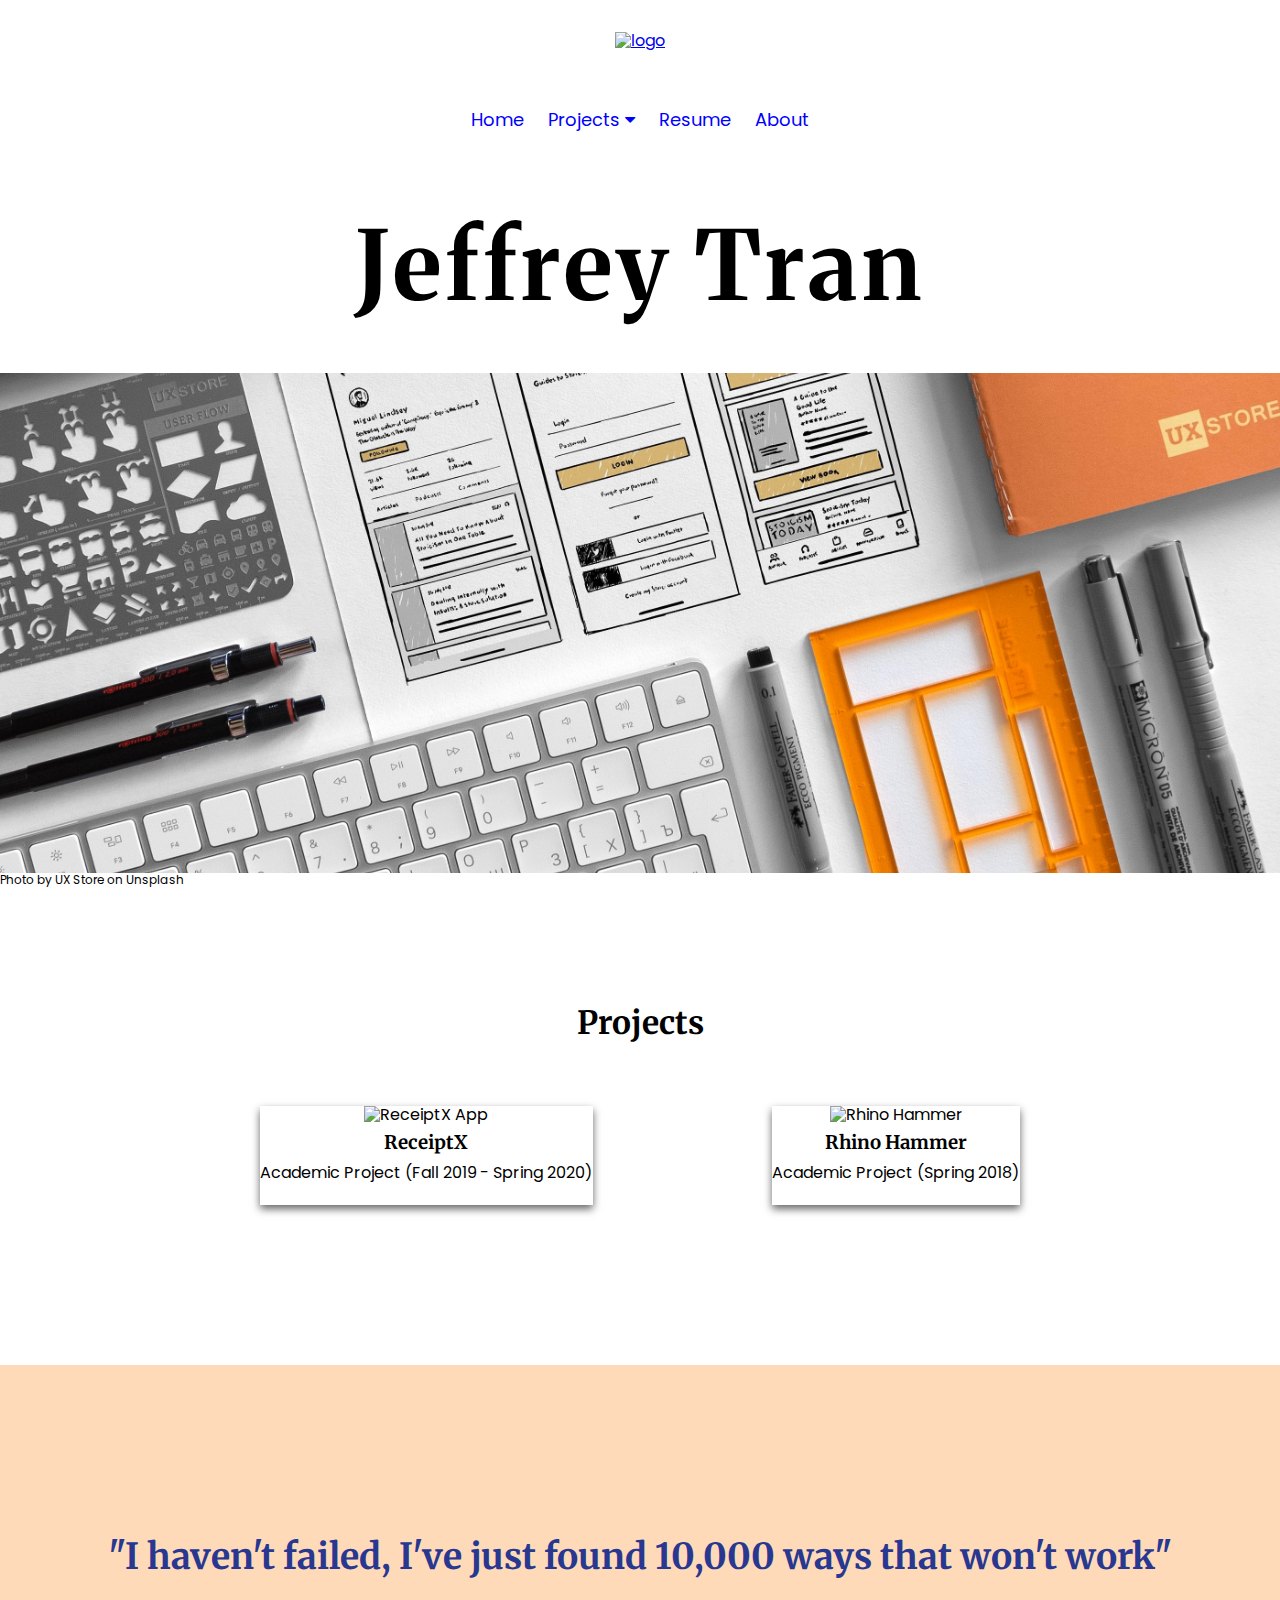
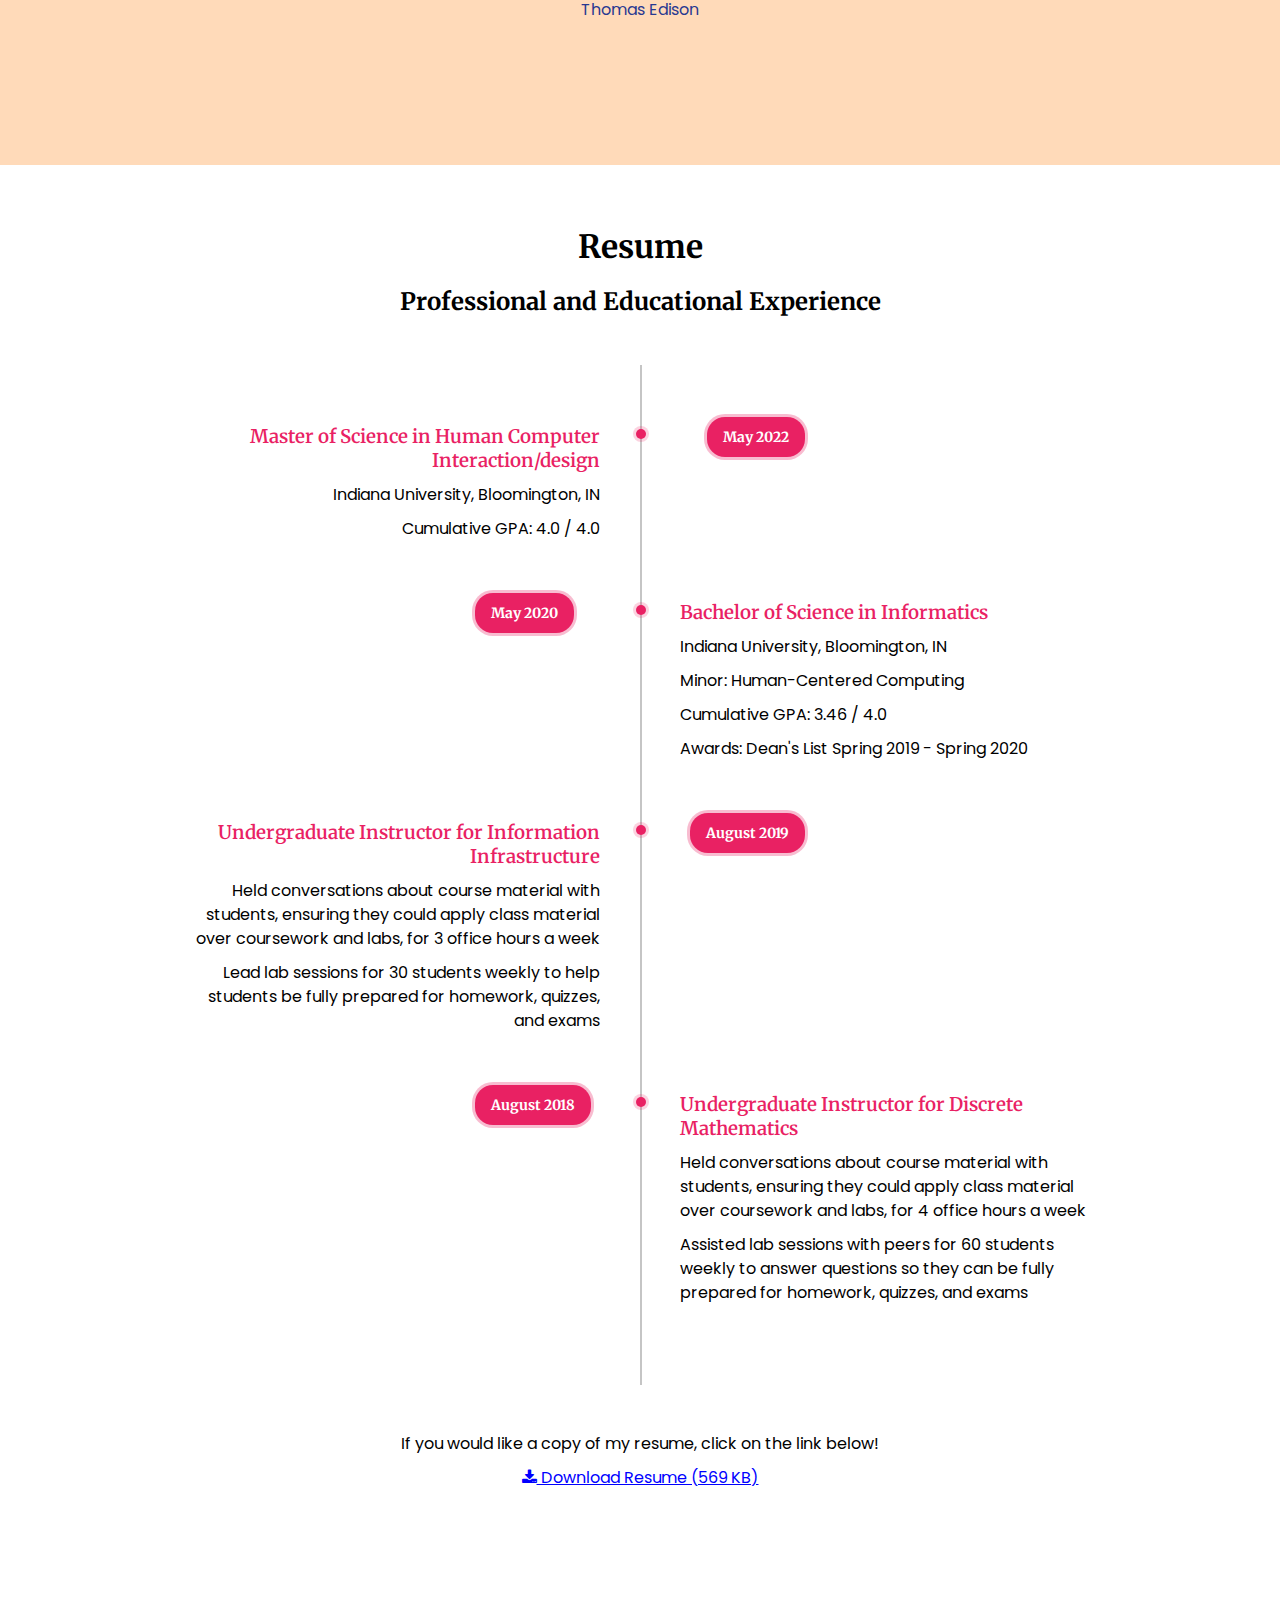
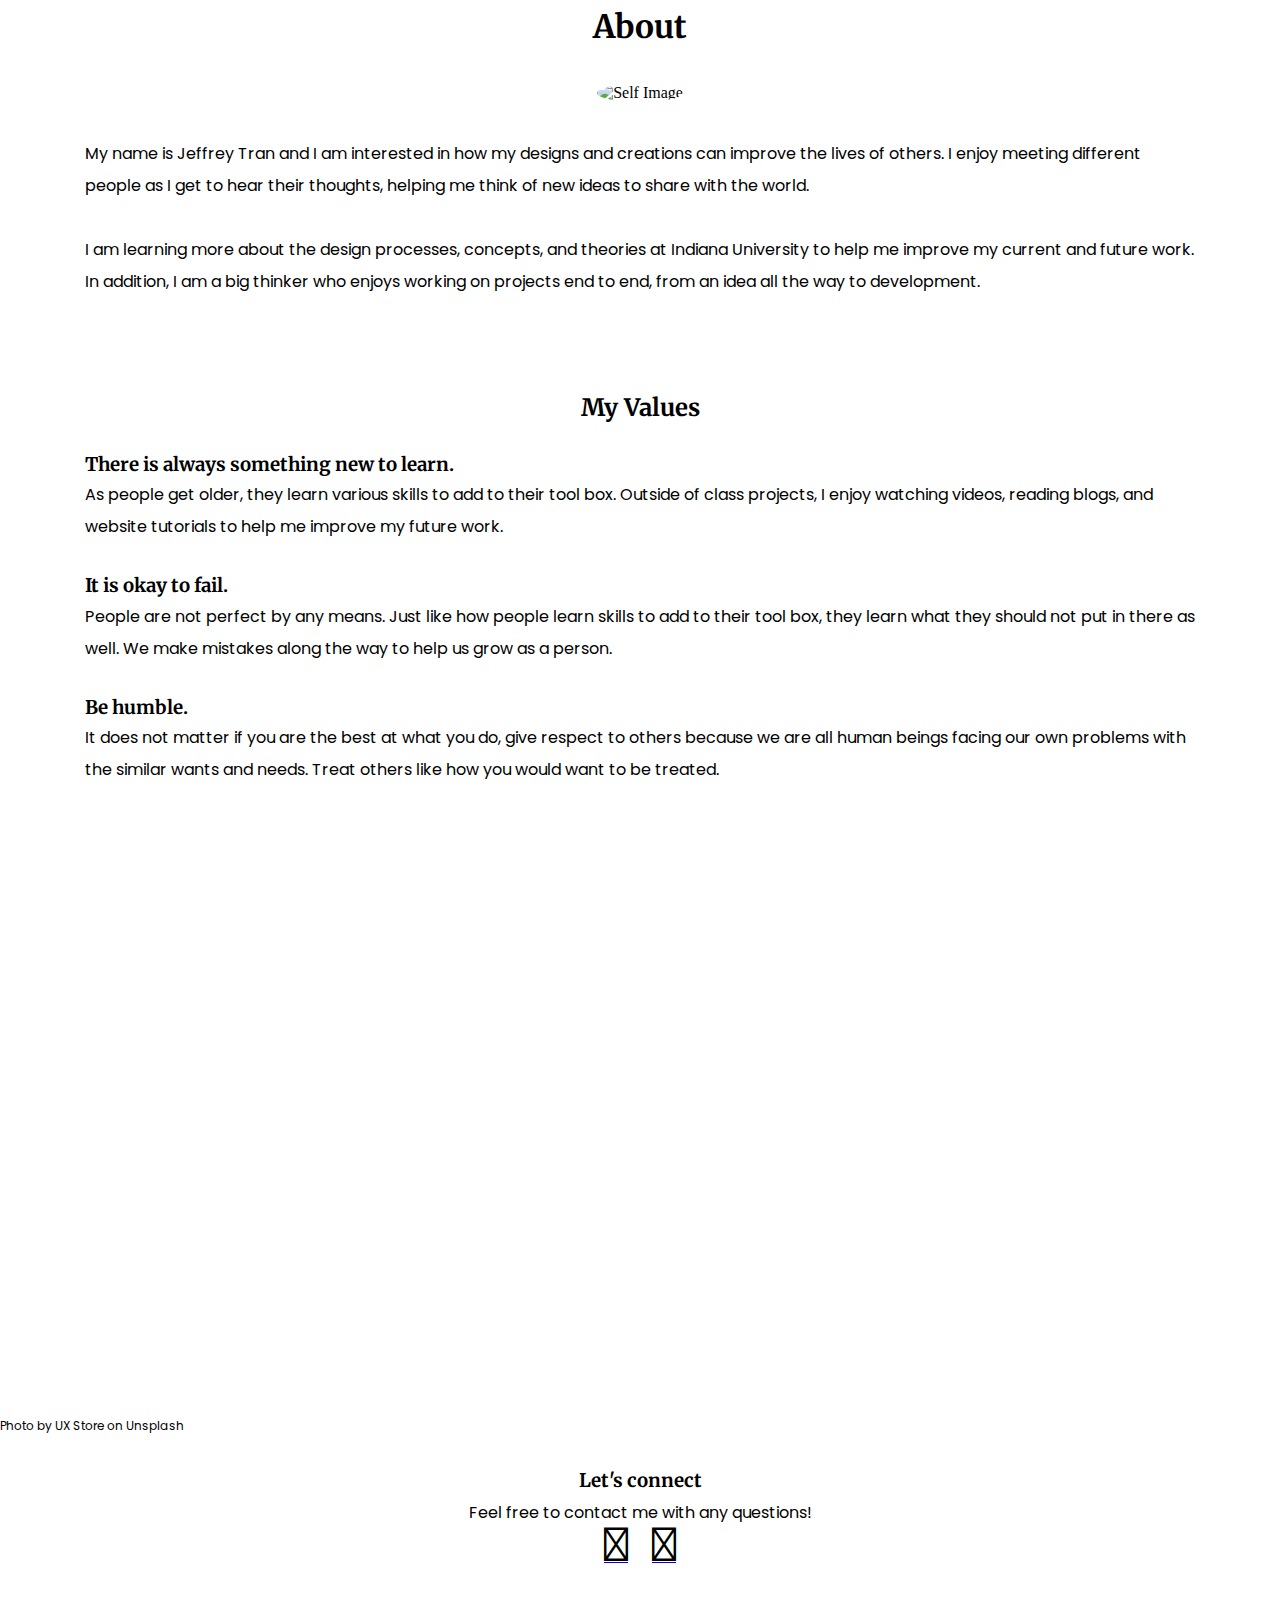
==== commit fd9240cb: "update res" ====
--- a/index.html
+++ b/index.html
@@ -189,7 +189,7 @@
         <!-- Auto width -->
         <div class="res-info">
             <p>If you would like a copy of my resume, click on the link below!</p>            
-            <a class="res-dl" href="https://onedrive.live.com/embed?cid=30AC60DB16CAB26B&resid=30AC60DB16CAB26B%2113755&authkey=AN3cb728Ok2FxQs&em=2" target="_blank"><i class="fa fa-download"></i> Download Resume (566 KB)</a>
+            <a class="res-dl" href="https://onedrive.live.com/embed?cid=30AC60DB16CAB26B&resid=30AC60DB16CAB26B%2113755&authkey=AN3cb728Ok2FxQs&em=2" target="_blank"><i class="fa fa-download"></i> Download Resume (569 KB)</a>
         </div>
     </div>
     
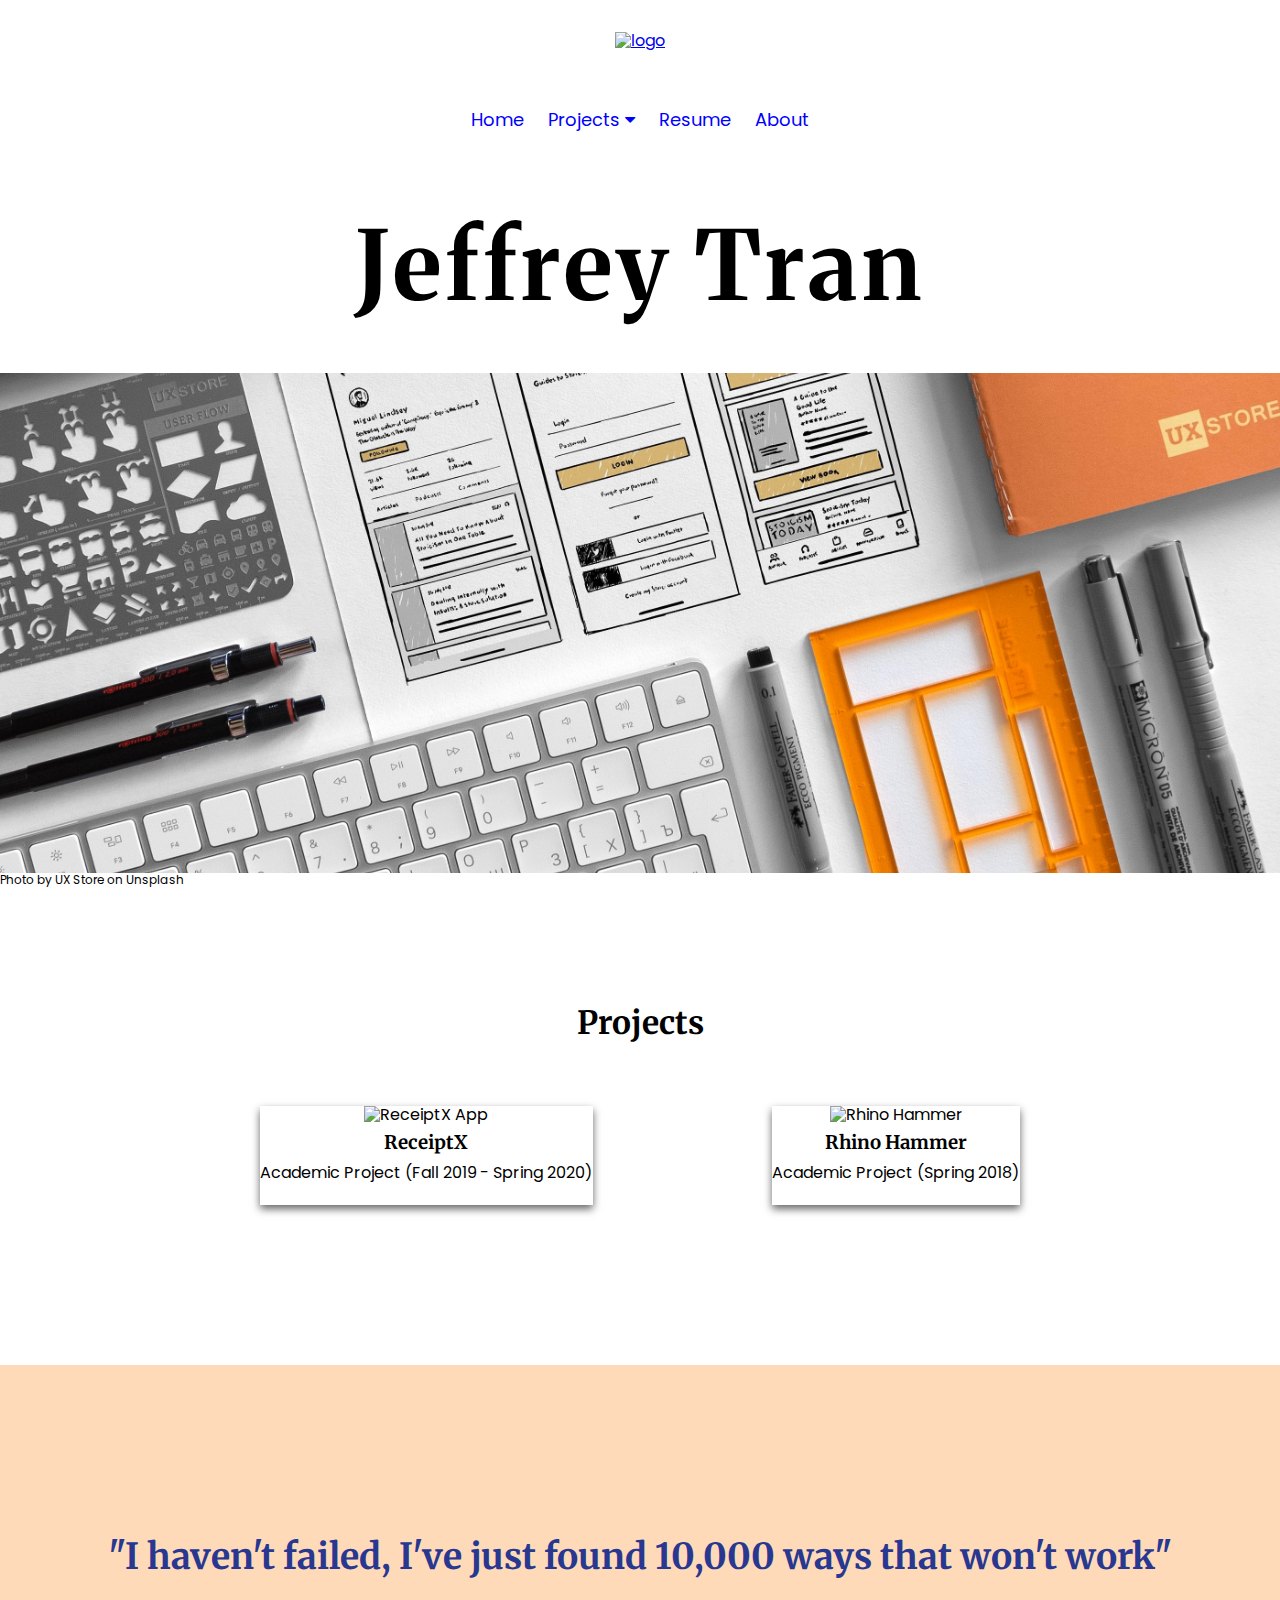
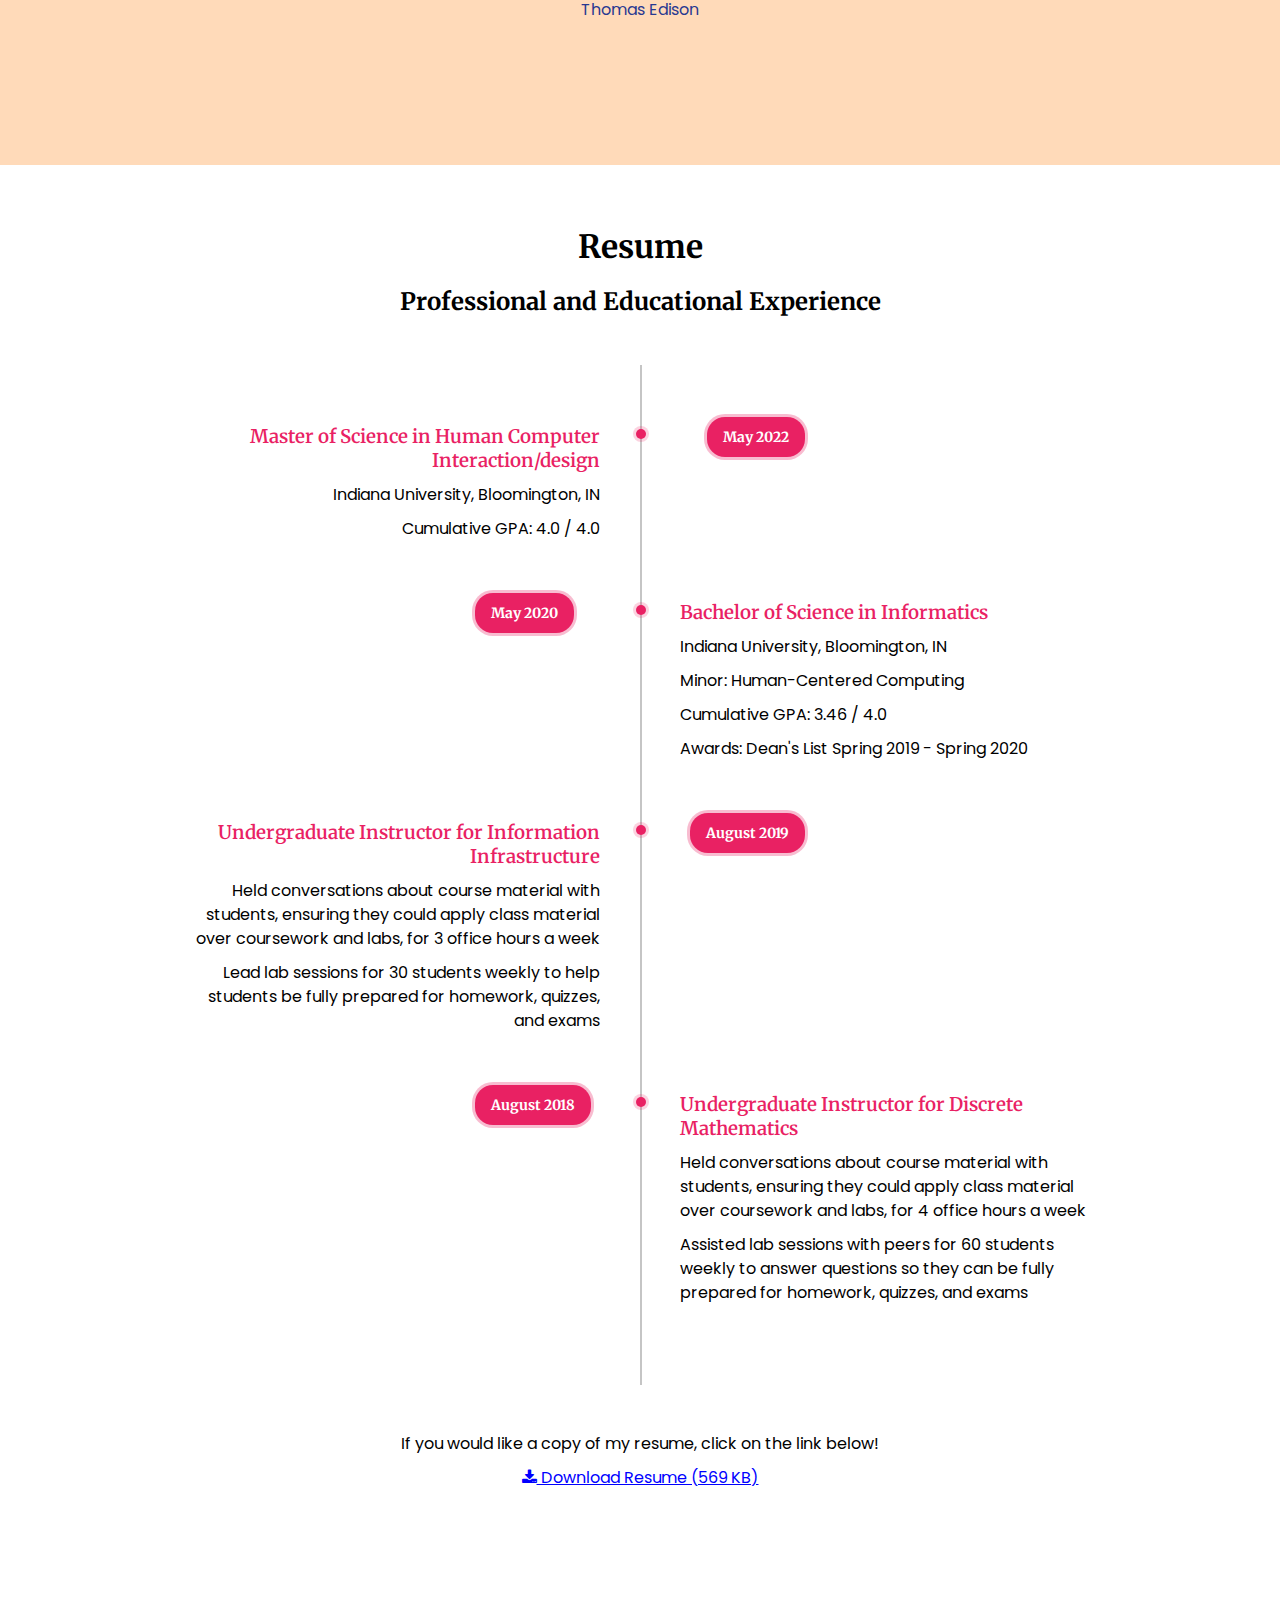
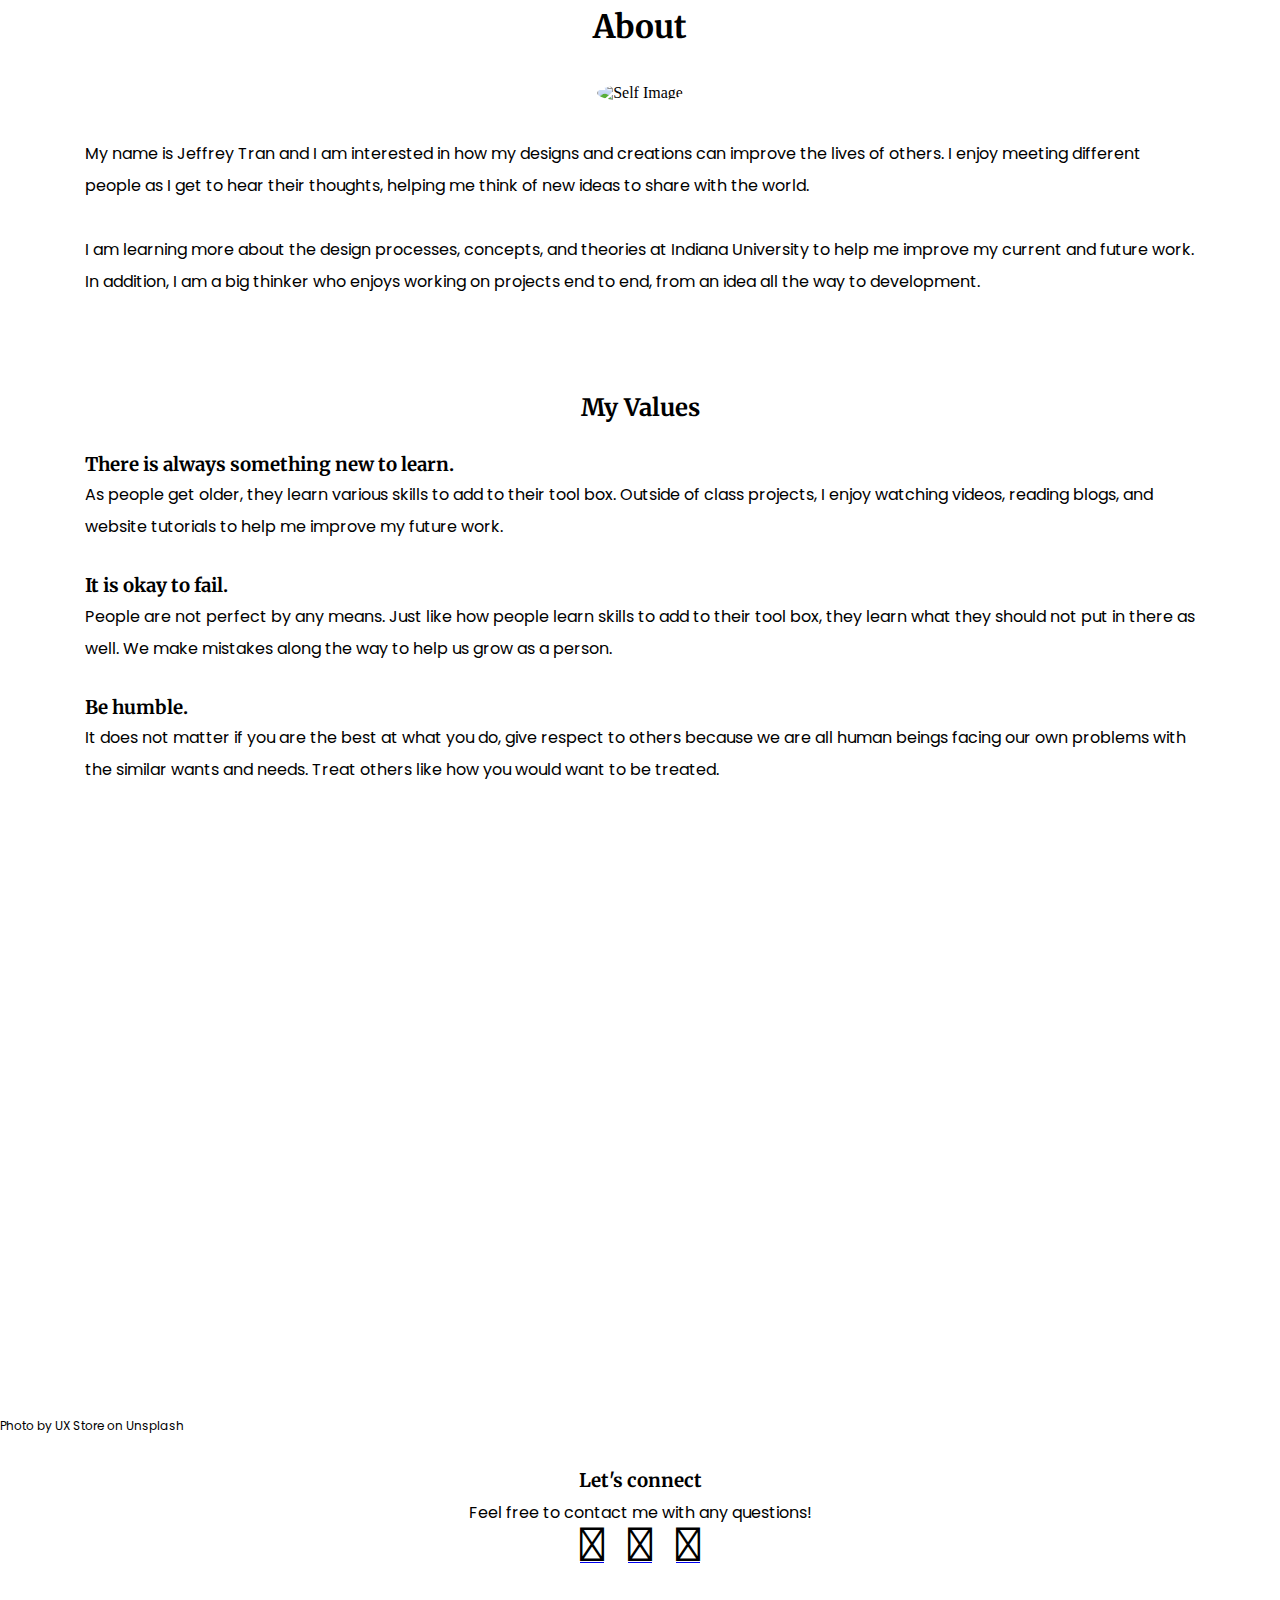
==== commit e7ca4eca: "github" ====
--- a/index.html
+++ b/index.html
@@ -250,6 +250,7 @@
                 <h3>Let's connect</h3>
                 <p>Feel free to contact me with any questions!</p>
                 <a href="https://www.linkedin.com/in/jeffrey-tran-6547b212b/" target="_blank"><i id="footer-icon" class="fab fa-linkedin fa-3x"></i></a>
+                <a href="https://github.com/xjeffey?tab=repositories" target="_blank"><i id="footer-icon" class="fab fab fa-github fa-3x"></i></a>
                 <a href="mailto:tranjeff@live.com"><i id="footer-icon" class="far fa-envelope fa-3x"></i></a>
             </section>
         </div>
--- a/css/common.css
+++ b/css/common.css
@@ -242,6 +242,10 @@
     color: black;
     margin: 0 10px;
   }
+
+  #footer-icon:hover{
+    opacity: .7;
+  }
   
   section{
     line-height: 2.0em;
